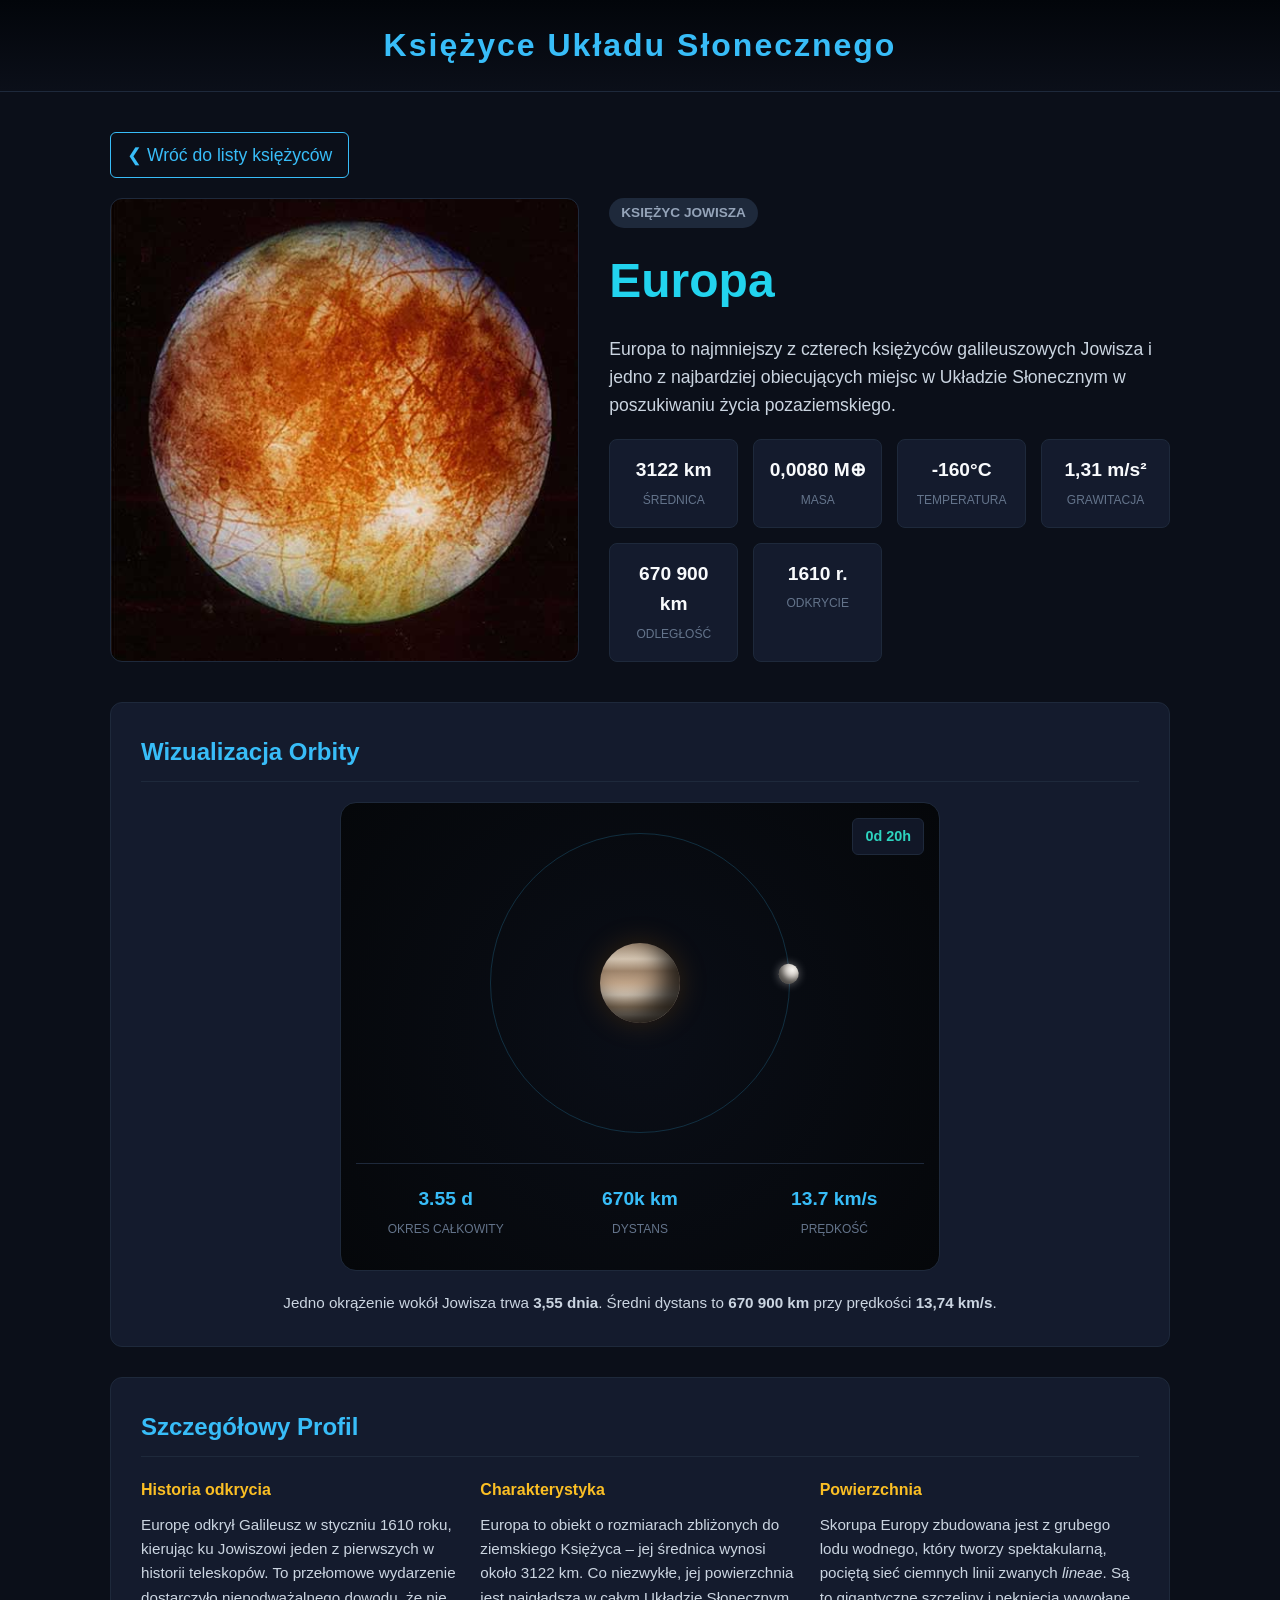
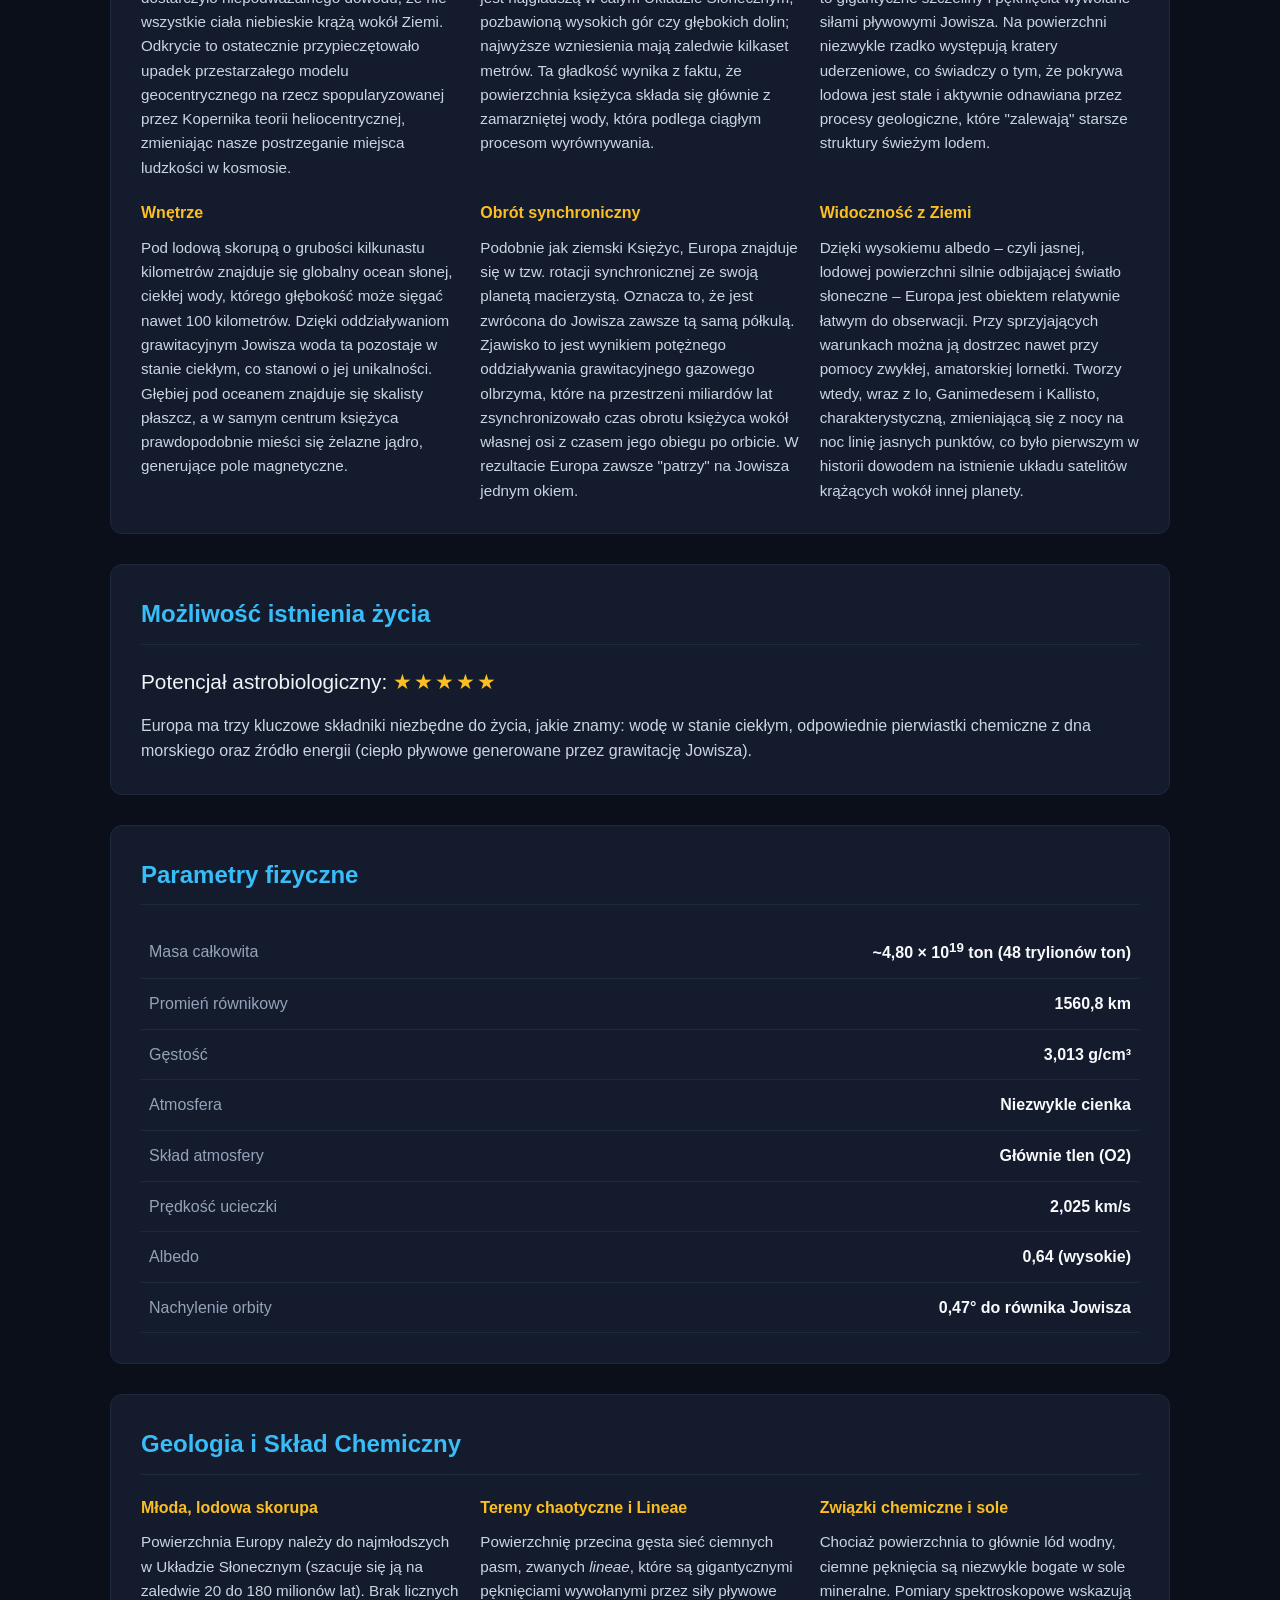
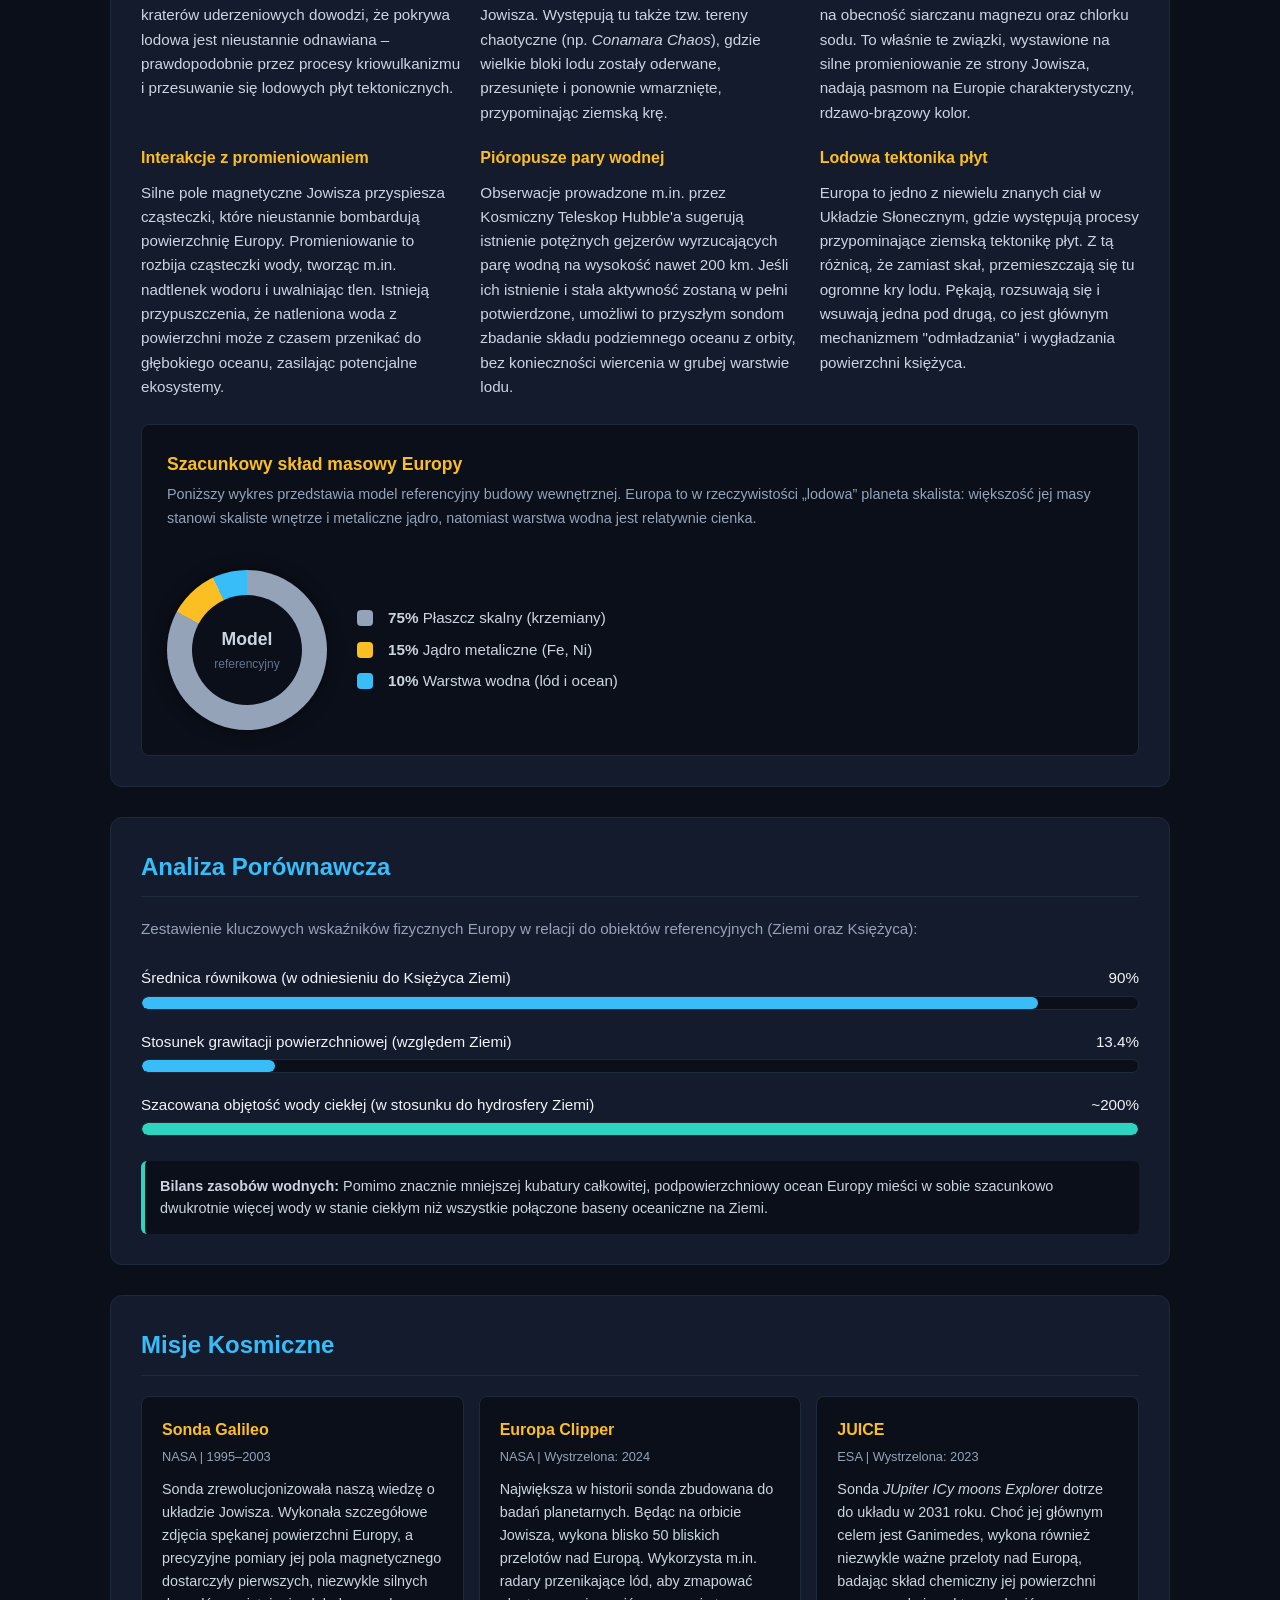
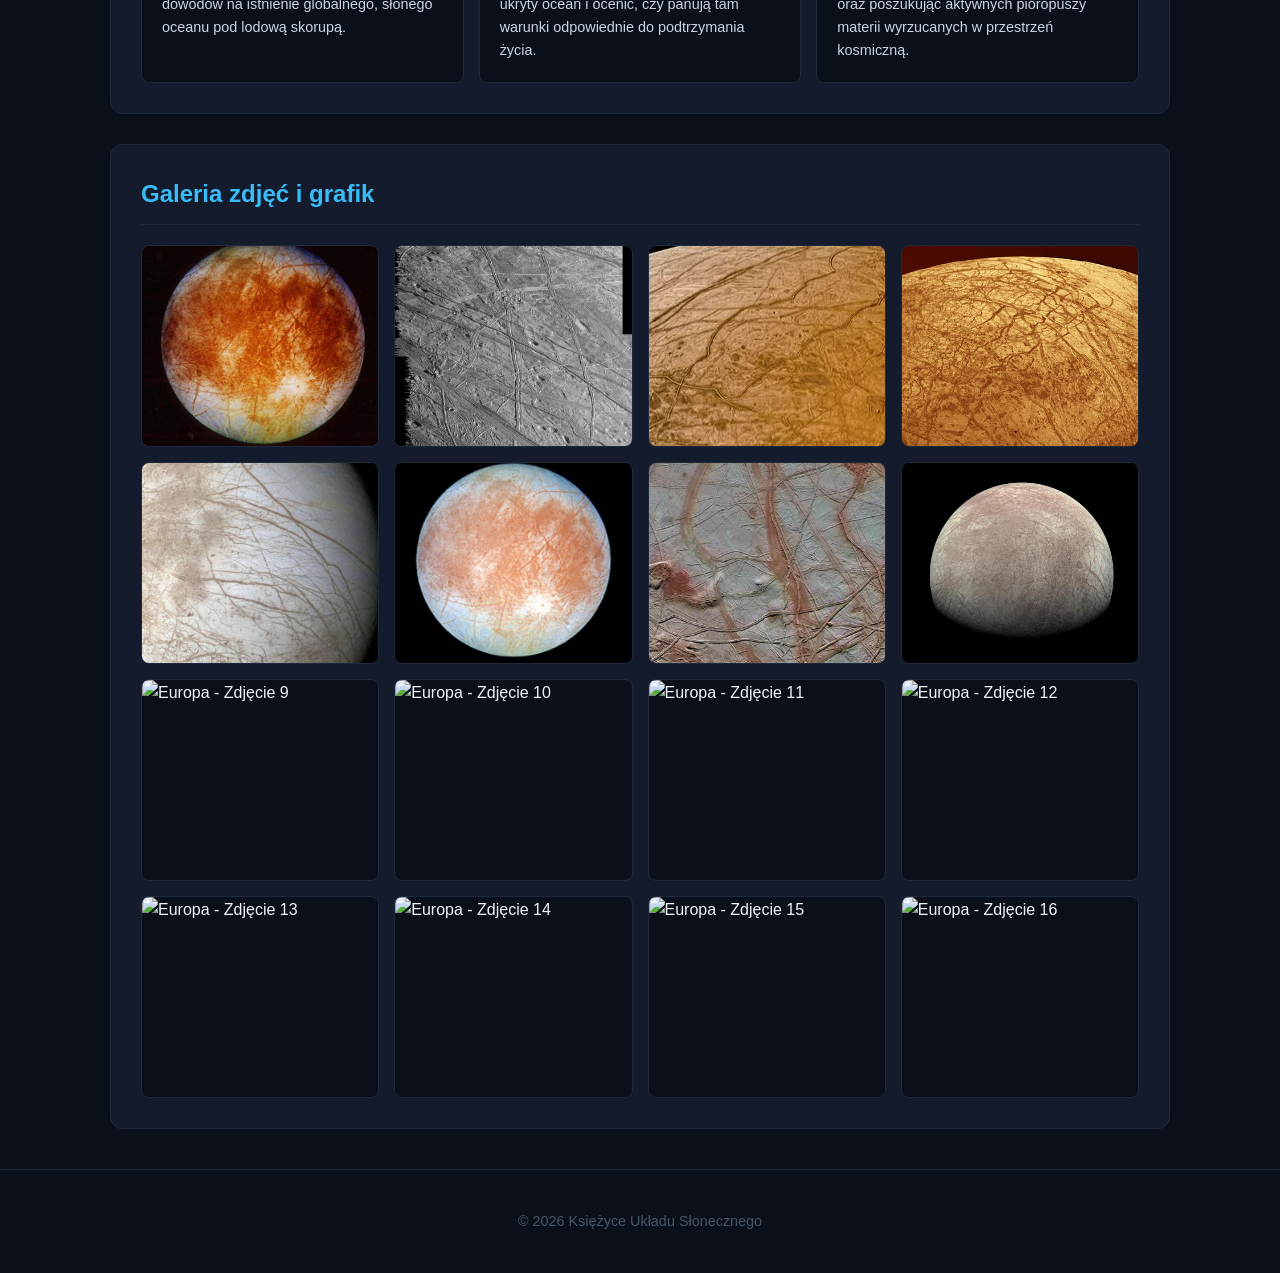
==== europa.html @ aa3d970a "Update europa.html" ====
<!DOCTYPE html>
<html lang="pl">
<head>
    <meta charset="UTF-8">
    <meta name="viewport" content="width=device-width, initial-scale=1.0">
    <title>Europa - Księżyce Układu Słonecznego</title>
    <link rel="stylesheet" href="europa.css">
</head>
<body>

    <header>
        <h1>Księżyce Układu Słonecznego</h1>
    </header>

    <main>
        <a href="index.html" class="back-link">&#10094; Wróć do listy księżyców</a>

        <div class="moon-header">
            <div class="moon-hero-img"></div>
            <div class="moon-hero-info">
                <span class="planet-tag">Księżyc Jowisza</span>
                <h2>Europa</h2>
                <p class="moon-desc">Europa to najmniejszy z czterech księżyców galileuszowych Jowisza i jedno z najbardziej obiecujących miejsc w Układzie Słonecznym w poszukiwaniu życia pozaziemskiego.</p>
                <div class="quick-stats">
                    <div class="stat-box"><span class="stat-value">3122 km</span><span class="stat-label">Średnica</span></div>
                    <div class="stat-box"><span class="stat-value">0,0080 M⊕</span><span class="stat-label">Masa</span></div>
                    <div class="stat-box"><span class="stat-value">-160°C</span><span class="stat-label">Temperatura</span></div>
                    <div class="stat-box"><span class="stat-value">1,31 m/s²</span><span class="stat-label">Grawitacja</span></div>
                    <div class="stat-box"><span class="stat-value">670 900 km</span><span class="stat-label">Odległość</span></div>
                    <div class="stat-box"><span class="stat-value">1610 r.</span><span class="stat-label">Odkrycie</span></div>
                </div>
            </div>
        </div>

        <div class="section">
            <h3>Wizualizacja Orbity</h3>
            <div class="orbit-canvas-wrapper">
                <div id="live-orbit-timer" class="orbit-timer-top-right">0d 0h</div>
                
                <div class="orbit-system">
                    <div class="orbit-planet-core"></div>
                    <div class="orbit-path-animator" id="orbit-animator">
                        <div class="orbit-moon-point"></div>
                    </div>
                </div>

                <div class="orbit-data-panel">
                    <div class="data-metric"><span class="data-value">3.55 d</span><span class="data-label">Okres całkowity</span></div>
                    <div class="data-metric"><span class="data-value">670k km</span><span class="data-label">Dystans</span></div>
                    <div class="data-metric"><span class="data-value">13.7 km/s</span><span class="data-label">Prędkość</span></div>
                </div>
            </div>
            <p style="text-align: center; color: #cbd5e1; margin-top: 15px; font-size: 0.95rem;">
                Jedno okrążenie wokół Jowisza trwa <b>3,55 dnia</b>. Średni dystans to <b>670 900 km</b> przy prędkości <b>13,74 km/s</b>.
            </p>
        </div>

<div class="section">
    <h3>Szczegółowy Profil</h3>
    <div class="text-grid">
        <div class="text-box">
            <h4>Historia odkrycia</h4>
            <p>Europę odkrył Galileusz w styczniu 1610 roku, kierując ku Jowiszowi jeden z pierwszych w historii teleskopów. To przełomowe wydarzenie dostarczyło niepodważalnego dowodu, że nie wszystkie ciała niebieskie krążą wokół Ziemi. Odkrycie to ostatecznie przypieczętowało upadek przestarzałego modelu geocentrycznego na rzecz spopularyzowanej przez Kopernika teorii heliocentrycznej, zmieniając nasze postrzeganie miejsca ludzkości w kosmosie.</p>
        </div>
        <div class="text-box">
            <h4>Charakterystyka</h4>
            <p>Europa to obiekt o rozmiarach zbliżonych do ziemskiego Księżyca – jej średnica wynosi około 3122 km. Co niezwykłe, jej powierzchnia jest najgładszą w całym Układzie Słonecznym, pozbawioną wysokich gór czy głębokich dolin; najwyższe wzniesienia mają zaledwie kilkaset metrów. Ta gładkość wynika z faktu, że powierzchnia księżyca składa się głównie z zamarzniętej wody, która podlega ciągłym procesom wyrównywania.</p>
        </div>
        <div class="text-box">
            <h4>Powierzchnia</h4>
            <p>Skorupa Europy zbudowana jest z grubego lodu wodnego, który tworzy spektakularną, pociętą sieć ciemnych linii zwanych <i>lineae</i>. Są to gigantyczne szczeliny i pęknięcia wywołane siłami pływowymi Jowisza. Na powierzchni niezwykle rzadko występują kratery uderzeniowe, co świadczy o tym, że pokrywa lodowa jest stale i aktywnie odnawiana przez procesy geologiczne, które "zalewają" starsze struktury świeżym lodem.</p>
        </div>
        <div class="text-box">
            <h4>Wnętrze</h4>
            <p>Pod lodową skorupą o grubości kilkunastu kilometrów znajduje się globalny ocean słonej, ciekłej wody, którego głębokość może sięgać nawet 100 kilometrów. Dzięki oddziaływaniom grawitacyjnym Jowisza woda ta pozostaje w stanie ciekłym, co stanowi o jej unikalności. Głębiej pod oceanem znajduje się skalisty płaszcz, a w samym centrum księżyca prawdopodobnie mieści się żelazne jądro, generujące pole magnetyczne.</p>
        </div>
        <div class="text-box">
            <h4>Obrót synchroniczny</h4>
            <p>Podobnie jak ziemski Księżyc, Europa znajduje się w tzw. rotacji synchronicznej ze swoją planetą macierzystą. Oznacza to, że jest zwrócona do Jowisza zawsze tą samą półkulą. Zjawisko to jest wynikiem potężnego oddziaływania grawitacyjnego gazowego olbrzyma, które na przestrzeni miliardów lat zsynchronizowało czas obrotu księżyca wokół własnej osi z czasem jego obiegu po orbicie. W rezultacie Europa zawsze "patrzy" na Jowisza jednym okiem.</p>
        </div>
        <div class="text-box">
            <h4>Widoczność z Ziemi</h4>
            <p>Dzięki wysokiemu albedo – czyli jasnej, lodowej powierzchni silnie odbijającej światło słoneczne – Europa jest obiektem relatywnie łatwym do obserwacji. Przy sprzyjających warunkach można ją dostrzec nawet przy pomocy zwykłej, amatorskiej lornetki. Tworzy wtedy, wraz z Io, Ganimedesem i Kallisto, charakterystyczną, zmieniającą się z nocy na noc linię jasnych punktów, co było pierwszym w historii dowodem na istnienie układu satelitów krążących wokół innej planety.</p>
        </div>
    </div>
</div>

        <div class="section">
            <h3>Możliwość istnienia życia</h3>
            <div class="astro-rating">Potencjał astrobiologiczny: <span class="stars">★★★★★</span></div>
            <p style="color: #cbd5e1;">Europa ma trzy kluczowe składniki niezbędne do życia, jakie znamy: wodę w stanie ciekłym, odpowiednie pierwiastki chemiczne z dna morskiego oraz źródło energii (ciepło pływowe generowane przez grawitację Jowisza).</p>
        </div>

        <div class="section">
            <h3>Parametry fizyczne</h3>
            <table class="extended-table">
                <tr><td>Masa całkowita</td><td>~4,80 × 10<sup>19</sup> ton (48 trylionów ton)</td></tr>
                <tr><td>Promień równikowy</td><td>1560,8 km</td></tr>
                <tr><td>Gęstość</td><td>3,013 g/cm³</td></tr>
                <tr><td>Atmosfera</td><td>Niezwykle cienka</td></tr>
                <tr><td>Skład atmosfery</td><td>Głównie tlen (O2)</td></tr>
                <tr><td>Prędkość ucieczki</td><td>2,025 km/s</td></tr>
                <tr><td>Albedo</td><td>0,64 (wysokie)</td></tr>
                <tr><td>Nachylenie orbity</td><td>0,47° do równika Jowisza</td></tr>
            </table>
        </div>

        <div class="section">
            <h3>Geologia i Skład Chemiczny</h3>
            <div class="text-grid">
                <div class="text-box">
                    <h4>Młoda, lodowa skorupa</h4>
                    <p>Powierzchnia Europy należy do najmłodszych w Układzie Słonecznym (szacuje się ją na zaledwie 20 do 180 milionów lat). Brak licznych kraterów uderzeniowych dowodzi, że pokrywa lodowa jest nieustannie odnawiana – prawdopodobnie przez procesy kriowulkanizmu i przesuwanie się lodowych płyt tektonicznych.</p>
                </div>
                <div class="text-box">
                    <h4>Tereny chaotyczne i Lineae</h4>
                    <p>Powierzchnię przecina gęsta sieć ciemnych pasm, zwanych <i>lineae</i>, które są gigantycznymi pęknięciami wywołanymi przez siły pływowe Jowisza. Występują tu także tzw. tereny chaotyczne (np. <i>Conamara Chaos</i>), gdzie wielkie bloki lodu zostały oderwane, przesunięte i ponownie wmarznięte, przypominając ziemską krę.</p>
                </div>
                <div class="text-box">
                    <h4>Związki chemiczne i sole</h4>
                    <p>Chociaż powierzchnia to głównie lód wodny, ciemne pęknięcia są niezwykle bogate w sole mineralne. Pomiary spektroskopowe wskazują na obecność siarczanu magnezu oraz chlorku sodu. To właśnie te związki, wystawione na silne promieniowanie ze strony Jowisza, nadają pasmom na Europie charakterystyczny, rdzawo-brązowy kolor.</p>
                </div>
                <div class="text-box">
                    <h4>Interakcje z promieniowaniem</h4>
                    <p>Silne pole magnetyczne Jowisza przyspiesza cząsteczki, które nieustannie bombardują powierzchnię Europy. Promieniowanie to rozbija cząsteczki wody, tworząc m.in. nadtlenek wodoru i uwalniając tlen. Istnieją przypuszczenia, że natleniona woda z powierzchni może z czasem przenikać do głębokiego oceanu, zasilając potencjalne ekosystemy.</p>
                </div>
                <div class="text-box">
                    <h4>Pióropusze pary wodnej</h4>
                    <p>Obserwacje prowadzone m.in. przez Kosmiczny Teleskop Hubble'a sugerują istnienie potężnych gejzerów wyrzucających parę wodną na wysokość nawet 200 km. Jeśli ich istnienie i stała aktywność zostaną w pełni potwierdzone, umożliwi to przyszłym sondom zbadanie składu podziemnego oceanu z orbity, bez konieczności wiercenia w grubej warstwie lodu.</p>
                </div>

               <div class="text-box">
                    <h4>Lodowa tektonika płyt</h4>
                    <p>Europa to jedno z niewielu znanych ciał w Układzie Słonecznym, gdzie występują procesy przypominające ziemską tektonikę płyt. Z tą różnicą, że zamiast skał, przemieszczają się tu ogromne kry lodu. Pękają, rozsuwają się i wsuwają jedna pod drugą, co jest głównym mechanizmem "odmładzania" i wygładzania powierzchni księżyca.</p>
               </div>
            </div>

            <div class="chart-container">
                <div class="chart-info">
                    <h4>Szacunkowy skład masowy Europy</h4>
                    <p style="color: #94a3b8; font-size: 0.9rem;">Poniższy wykres przedstawia model referencyjny budowy wewnętrznej. Europa to w rzeczywistości „lodowa” planeta skalista: większość jej masy stanowi skaliste wnętrze i metaliczne jądro, natomiast warstwa wodna jest relatywnie cienka.</p>
                </div>
                
                <div class="donut-wrapper">
                    <div class="donut-chart">
                        <div class="donut-hole">
                            <span style="color: #cbd5e1; font-weight: bold; font-size: 1.1rem;">Model</span>
                            <span>referencyjny</span>
                        </div>
                    </div>
                </div>

                <div class="chart-legend">
                    <div class="legend-item">
                        <div class="legend-color color-rock"></div>
                        <span><strong>75%</strong> Płaszcz skalny (krzemiany)</span>
                    </div>
                    <div class="legend-item">
                        <div class="legend-color color-core"></div>
                        <span><strong>15%</strong> Jądro metaliczne (Fe, Ni)</span>
                    </div>
                    <div class="legend-item">
                        <div class="legend-color color-water"></div>
                        <span><strong>10%</strong> Warstwa wodna (lód i ocean)</span>
                    </div>
                </div>
            </div>




        </div>

        <div class="section">
            <h3>Analiza Porównawcza</h3>
            <p style="color: #94a3b8; margin-bottom: 25px; font-size: 0.95rem;">Zestawienie kluczowych wskaźników fizycznych Europy w relacji do obiektów referencyjnych (Ziemi oraz Księżyca):</p>
            
            <div class="comparison-item">
                <div class="comparison-label"><span>Średnica równikowa (w odniesieniu do Księżyca Ziemi)</span><span>90%</span></div>
                <div class="progress-bg"><div class="progress-fill" style="width: 90%;"></div></div>
            </div>
            <div class="comparison-item">
                <div class="comparison-label"><span>Stosunek grawitacji powierzchniowej (względem Ziemi)</span><span>13.4%</span></div>
                <div class="progress-bg"><div class="progress-fill" style="width: 13.4%;"></div></div>
            </div>
            <div class="comparison-item">
                <div class="comparison-label"><span>Szacowana objętość wody ciekłej (w stosunku do hydrosfery Ziemi)</span><span>~200%</span></div>
                <div class="progress-bg"><div class="progress-fill" style="width: 100%; background: #2dd4bf;"></div></div>
            </div>
            
            <div style="margin-top: 25px; padding: 15px; background-color: #0b0f19; border-left: 4px solid #2dd4bf; border-radius: 6px;">
                <p style="color: #cbd5e1; font-size: 0.9rem; margin: 0; line-height: 1.5;">
                    <strong>Bilans zasobów wodnych:</strong> Pomimo znacznie mniejszej kubatury całkowitej, podpowierzchniowy ocean Europy mieści w sobie szacunkowo dwukrotnie więcej wody w stanie ciekłym niż wszystkie połączone baseny oceaniczne na Ziemi.
                </p>
            </div>
        </div>

        <div class="section">
            <h3>Misje Kosmiczne</h3>
            <div class="grid-cards">
                <div class="card">
                    <h4>Sonda Galileo</h4>
                    <span class="agency">NASA | 1995–2003</span>
                    <p style="color:#cbd5e1; font-size: 0.9rem; margin-top: 5px;">Sonda zrewolucjonizowała naszą wiedzę o układzie Jowisza. Wykonała szczegółowe zdjęcia spękanej powierzchni Europy, a precyzyjne pomiary jej pola magnetycznego dostarczyły pierwszych, niezwykle silnych dowodów na istnienie globalnego, słonego oceanu pod lodową skorupą.</p>
                </div>
                <div class="card">
                    <h4>Europa Clipper</h4>
                    <span class="agency">NASA | Wystrzelona: 2024</span>
                    <p style="color:#cbd5e1; font-size: 0.9rem; margin-top: 5px;">Największa w historii sonda zbudowana do badań planetarnych. Będąc na orbicie Jowisza, wykona blisko 50 bliskich przelotów nad Europą. Wykorzysta m.in. radary przenikające lód, aby zmapować ukryty ocean i ocenić, czy panują tam warunki odpowiednie do podtrzymania życia.</p>
                </div>
                <div class="card">
                    <h4>JUICE</h4>
                    <span class="agency">ESA | Wystrzelona: 2023</span>
                    <p style="color:#cbd5e1; font-size: 0.9rem; margin-top: 5px;">Sonda <i>JUpiter ICy moons Explorer</i> dotrze do układu w 2031 roku. Choć jej głównym celem jest Ganimedes, wykona również niezwykle ważne przeloty nad Europą, badając skład chemiczny jej powierzchni oraz poszukując aktywnych pióropuszy materii wyrzucanych w przestrzeń kosmiczną.</p>
                </div>
            </div>
        </div>

        <div class="section">
            <h3>Galeria zdjęć i grafik</h3>
            <div class="gallery-wrapper">
                <div class="slide-container active"><img src="europa-full.en.jpg" alt="Europa - Zdjęcie 1"></div>
                <div class="slide-container"><img src="4965690752_066be059b7_h.jpg" alt="Europa - Zdjęcie 2"></div>
                <div class="slide-container"><img src="Close-up Images of Jupiter's Frozen Ocean Moon_.jpeg" alt="Europa - Zdjęcie 3"></div>
                <div class="slide-container"><img src="Europa (2).jpeg" alt="Europa - Zdjęcie 4"></div>
                <div class="slide-container"><img src="Europa (1).jpeg" alt="Europa - Zdjęcie 5"></div>
                <div class="slide-container"><img src="Europa.jpeg" alt="Europa - Zdjęcie 6"></div>
                <div class="slide-container"><img src="Jupiter and its moon Europe.jpeg" alt="Europa - Zdjęcie 7"></div>
                <div class="slide-container"><img src="pia25695-nasas-juno-mission-captures-images-of-europa.jpg" alt="Europa - Zdjęcie 8"></div>
                
                <div class="slide-container"><img src="Europa1.png" alt="Europa - Zdjęcie 9"></div>
                <div class="slide-container"><img src="Europa2.jpg" alt="Europa - Zdjęcie 10"></div>
                <div class="slide-container"><img src="Europa3.webp" alt="Europa - Zdjęcie 11"></div>
                <div class="slide-container"><img src="Europa4.jpg" alt="Europa - Zdjęcie 12"></div>
                <div class="slide-container"><img src="Europa5.webp" alt="Europa - Zdjęcie 13"></div>
                <div class="slide-container"><img src="Europa6.jpeg" alt="Europa - Zdjęcie 14"></div>
                <div class="slide-container"><img src="Europa7.webp" alt="Europa - Zdjęcie 15"></div>
                <div class="slide-container"><img src="Europa8.webp" alt="Europa - Zdjęcie 16"></div>
            </div>
        </div>

        <div id="gallery-modal" class="modal">
            <span class="close-modal">&times;</span>
            <a class="prev-slide">&#10094;</a>
            <img class="modal-content" id="modal-img" alt="Powiększone zdjęcie">
            <a class="next-slide">&#10095;</a>
        </div>

    </main>

    <footer>
        <p>&copy; 2026 Księżyce Układu Słonecznego</p>
    </footer>

    <script>
        document.addEventListener("DOMContentLoaded", function() {
            // --- LOGIKA ORBITY (pozostaje bez zmian) ---
            const timerElement = document.getElementById("live-orbit-timer");
            const animatorElement = document.getElementById("orbit-animator");
            
            if (timerElement && animatorElement) {
                const targetDays = 3.551;
                const animationDurationMs = 12000;
                const startTime = Date.now();

                function updateOrbitTimer() {
                    const elapsedMs = (Date.now() - startTime) % animationDurationMs;
                    const progressRatio = elapsedMs / animationDurationMs;
                    
                    const currentTotalDays = progressRatio * targetDays;
                    const days = Math.floor(currentTotalDays);
                    const remainingHoursTotal = (currentTotalDays - days) * 24;
                    const hours = Math.floor(remainingHoursTotal);

                    timerElement.innerText = `${days}d ${hours}h`;

                    const degrees = progressRatio * 360;
                    animatorElement.style.transform = `rotate(${degrees}deg)`;

                    requestAnimationFrame(updateOrbitTimer);
                }
                requestAnimationFrame(updateOrbitTimer);
            }

// --- LOGIKA GALERII (ZAKTUALIZOWANA) ---
            const modal = document.getElementById("gallery-modal");
            const modalImg = document.getElementById("modal-img");
            const closeBtn = document.querySelector(".close-modal");
            const prevBtn = document.querySelector(".prev-slide");
            const nextBtn = document.querySelector(".next-slide");
            
            const galleryImages = document.querySelectorAll(".gallery-wrapper img");
            let currentIndex = 0;

            // 1. Otwieranie modala jako FLEX (żeby zadziałało centrowanie pionowe)
            galleryImages.forEach((img, index) => {
                img.addEventListener("click", function() {
                    modal.style.display = "flex"; // Zmieniono z "block" na "flex"
                    modalImg.src = this.src;
                    currentIndex = index;
                });
            });

            // 2. Zamykanie modala
            closeBtn.onclick = () => modal.style.display = "none";
            window.onclick = (event) => {
                if (event.target === modal) {
                    modal.style.display = "none";
                }
            };

            // 3. Przełączanie zdjęć strzałkami
            function changeSlide(step) {
                currentIndex += step;
                
                if (currentIndex >= galleryImages.length) {
                    currentIndex = 0;
                } else if (currentIndex < 0) {
                    currentIndex = galleryImages.length - 1;
                }
                
                modalImg.src = galleryImages[currentIndex].src;
            }

            prevBtn.onclick = () => changeSlide(-1);
            nextBtn.onclick = () => changeSlide(1);

            // 4. Obsługa klawiatury
            document.addEventListener('keydown', function(e) {
                // Sprawdzamy czy modal jest otwarty (ma przypisany flex)
                if (modal.style.display === "flex") { 
                    if (e.key === "ArrowLeft") changeSlide(-1);
                    if (e.key === "ArrowRight") changeSlide(1);
                    if (e.key === "Escape") modal.style.display = "none";
                }
            });
        });
    </script>

</body>
</html>
---- europa.css ----
* { margin: 0; padding: 0; box-sizing: border-box; }
body {
    font-family: 'Segoe UI', Tahoma, Geneva, Verdana, sans-serif;
    background-color: #0b0f19;
    color: #f0f4f8;
    line-height: 1.6;
}
header {
    background: linear-gradient(180deg, #02050a 0%, #0b0f19 100%);
    padding: 20px;
    text-align: center;
    border-bottom: 1px solid #1e293b;
}
header h1 {
    font-size: 2rem;
    color: #38bdf8;
    letter-spacing: 2px;
}
main {
    max-width: 1100px;
    margin: 40px auto;
    padding: 0 20px;
}

.back-link {
    display: inline-block;
    margin-bottom: 20px;
    color: #38bdf8;
    text-decoration: none;
    font-size: 1.1rem;
    border: 1px solid #38bdf8;
    padding: 8px 16px;
    border-radius: 6px;
    transition: 0.3s;
}
.back-link:hover {
    background-color: #38bdf8;
    color: #0b0f19;
}

.moon-header {
    display: flex;
    flex-direction: column;
    gap: 30px;
    margin-bottom: 40px;
}
@media (min-width: 768px) {
    .moon-header { flex-direction: row; }
}
.moon-hero-img {
    flex: 1;
    min-height: 400px;
    background-color: #1e293b;
    background-image: url('europa-full.en.jpg');
    background-size: cover;
    background-position: center;
    border-radius: 12px;
    border: 1px solid #1e293b;
}
.moon-hero-info {
    flex: 1.2;
    display: flex;
    flex-direction: column;
    justify-content: center;
}
.planet-tag {
    display: inline-block;
    background-color: #1e293b;
    color: #94a3b8;
    padding: 4px 12px;
    border-radius: 20px;
    font-size: 0.85rem;
    margin-bottom: 15px;
    font-weight: bold;
    text-transform: uppercase;
    align-self: flex-start;
}
.moon-hero-info h2 {
    font-size: 3rem;
    color: #22d3ee;
    margin-bottom: 15px;
}
.moon-desc {
    color: #cbd5e1;
    font-size: 1.1rem;
    margin-bottom: 20px;
}

.quick-stats {
    display: grid;
    grid-template-columns: repeat(auto-fit, minmax(120px, 1fr));
    gap: 15px;
}
.stat-box {
    background-color: #141b2d;
    padding: 15px;
    border-radius: 8px;
    text-align: center;
    border: 1px solid #1e293b;
}
.stat-value {
    display: block;
    font-size: 1.2rem;
    font-weight: bold;
    color: #f8fafc;
}
.stat-label {
    font-size: 0.75rem;
    color: #64748b;
    text-transform: uppercase;
    margin-top: 4px;
}

.section {
    background-color: #141b2d;
    border: 1px solid #1e293b;
    border-radius: 12px;
    padding: 30px;
    margin-bottom: 30px;
}
.section h3 {
    color: #38bdf8;
    margin-bottom: 20px;
    font-size: 1.5rem;
    border-bottom: 1px solid #1e293b;
    padding-bottom: 10px;
}

/* ============================
   ZMODYFIKOWANA ORBITA 
   ============================ */

.orbit-canvas-wrapper {
    position: relative;
    width: 100%;
    max-width: 600px;
    margin: 20px auto;
    background: radial-gradient(circle at center, #0a0e17 0%, #05070a 100%);
    border: 1px solid #1e293b;
    border-radius: 16px;
    padding: 30px 15px;
    overflow: hidden;
}

.orbit-system {
    position: relative;
    width: 100%;
    max-width: 300px;
    aspect-ratio: 1;
    margin: 0 auto;
    border: 1px solid rgba(56, 189, 248, 0.2);
    border-radius: 50%;
    display: flex;
    justify-content: center;
    align-items: center;
}

.orbit-planet-core {
    width: 80px;
    height: 80px;
    background: repeating-linear-gradient(
        0deg,
        #a38c75 0%,
        #d3c4b1 10%,
        #b89c7c 20%,
        #e1d3c1 35%,
        #c4a78b 50%,
        #9e846b 65%,
        #d3c4b1 80%,
        #a38c75 100%
    );
    border-radius: 50%;
    box-shadow: inset -15px -15px 25px rgba(0, 0, 0, 0.8), 0 0 30px rgba(217, 119, 6, 0.2);
    z-index: 2;
}

.orbit-path-animator {
    position: absolute;
    width: 100%;
    height: 100%;
    animation: orbit-rotate 10s linear infinite;
}

.orbit-moon-point {
    position: absolute;
    top: -10px;
    left: calc(50% - 10px);
    width: 20px;
    height: 20px;
    background: radial-gradient(circle at 30% 30%, #f4f1ed 0%, #a8a096 100%);
    border-radius: 50%;
    box-shadow: inset -4px -4px 6px rgba(0, 0, 0, 0.6), 0 0 10px rgba(255, 255, 255, 0.4);
    z-index: 3;
}

@keyframes orbit-rotate {
    from { transform: rotate(0deg); }
    to { transform: rotate(360deg); }
}

.orbit-data-panel {
    display: grid;
    grid-template-columns: repeat(3, 1fr);
    gap: 15px;
    margin-top: 30px;
    padding-top: 20px;
    border-top: 1px solid #1e293b;
}

.data-metric { text-align: center; }
.data-value { display: block; color: #38bdf8; font-size: 1.2rem; font-weight: bold; }
.data-label { font-size: 0.75rem; color: #64748b; text-transform: uppercase; margin-top: 4px; }

.extended-table {
    width: 100%;
    border-collapse: collapse;
}
.extended-table td {
    padding: 12px 8px;
    border-bottom: 1px solid #1e293b;
}
.extended-table td:first-child { color: #94a3b8; width: 40%; }
.extended-table td:last-child { color: #f8fafc; font-weight: bold; text-align: right; }

.comparison-item { margin-bottom: 20px; }
.comparison-label { display: flex; justify-content: space-between; margin-bottom: 5px; font-size: 0.95rem; }
.progress-bg { background: #0b0f19; height: 14px; border-radius: 7px; overflow: hidden; border: 1px solid #1e293b; }
.progress-fill { background: #38bdf8; height: 100%; border-radius: 7px; }

.astro-rating { font-size: 1.3rem; margin-bottom: 15px; }
.stars { color: #fbbf24; letter-spacing: 2px; }

.text-grid {
    display: grid;
    grid-template-columns: repeat(auto-fit, minmax(250px, 1fr));
    gap: 20px;
}
.text-box h4 {
    color: #fbbf24;
    margin-bottom: 10px;
}
.text-box p {
    color: #cbd5e1;
    font-size: 0.95rem;
}

.grid-cards {
    display: grid;
    grid-template-columns: repeat(auto-fit, minmax(250px, 1fr));
    gap: 15px;
}
.card {
    background: #0b0f19;
    padding: 20px;
    border-radius: 8px;
    border: 1px solid #1e293b;
}
.card h4 { color: #fbbf24; margin-bottom: 5px; }
.agency { font-size: 0.8rem; color: #94a3b8; margin-bottom: 10px; display: block; }

.related-card {
    text-align: center;
    cursor: pointer;
    transition: 0.2s;
    text-decoration: none;
    color: inherit;
    display: block;
}
.related-card:hover {
    border-color: #38bdf8;
    transform: translateY(-5px);
}

footer {
    text-align: center;
    padding: 40px;
    color: #475569;
    font-size: 0.9rem;
    border-top: 1px solid #1e293b;
    margin-top: 40px;
}

/* ============================
   DYNAMICZNY LICZNIK ORBITY
   ============================ */

.orbit-timer-top-right {
    position: absolute;
    top: 15px;
    right: 15px;
    background-color: rgba(20, 27, 45, 0.85);
    border: 1px solid #1e293b;
    padding: 6px 12px;
    border-radius: 6px;
    color: #2dd4bf;
    font-size: 0.9rem;
    font-weight: bold;
    z-index: 10;
    backdrop-filter: blur(4px);
}

#orbit-animator {
    animation: none !important;
}

/* ============================
   WYKRES SKŁADU CHEMICZNEGO
   ============================ */

.chart-container {
    display: flex;
    flex-wrap: wrap;
    align-items: center;
    gap: 30px;
    background: #0b0f19;
    padding: 25px;
    border-radius: 8px;
    border: 1px solid #1e293b;
    margin-top: 25px;
}

.chart-info {
    flex: 1 1 100%;
    margin-bottom: 10px;
}

.chart-info h4 {
    color: #fbbf24;
    margin-bottom: 5px;
    font-size: 1.1rem;
}

.donut-wrapper {
    flex: 0 0 auto;
    display: flex;
    justify-content: center;
    margin: 0 auto;
}

/* Tworzenie wykresu za pomocą gradientu stożkowego */
.donut-chart {
    width: 160px;
    height: 160px;
    border-radius: 50%;
    background: conic-gradient(
        #94a3b8 0% 83%,   /* Szary - Skały (ok. 83%) */
        #fbbf24 83% 93%,  /* Żółty/Rdza - Jądro (ok. 10%) */
        #38bdf8 93% 100%  /* Niebieski - Woda (ok. 7%) */
    );
    display: flex;
    justify-content: center;
    align-items: center;
    box-shadow: 0 0 15px rgba(0, 0, 0, 0.5);
}

/* Środek wycinający "dziurę" w pączku */
.donut-hole {
    width: 110px;
    height: 110px;
    background-color: #0b0f19;
    border-radius: 50%;
    display: flex;
    flex-direction: column;
    justify-content: center;
    align-items: center;
    text-align: center;
}

.donut-hole span:last-child {
    font-size: 0.75rem;
    color: #64748b;
    margin-top: 2px;
}

.chart-legend {
    flex: 1 1 250px;
    display: flex;
    flex-direction: column;
    gap: 12px;
}

.legend-item {
    display: flex;
    align-items: center;
    font-size: 0.95rem;
    color: #cbd5e1;
    line-height: 1.3;
}

.legend-color {
    width: 16px;
    height: 16px;
    border-radius: 4px;
    margin-right: 15px;
    flex-shrink: 0;
}

.color-rock { background: #94a3b8; }
.color-core { background: #fbbf24; }
.color-water { background: #38bdf8; }



/* ============================
   GALERIA ZDJĘĆ
   ============================ */

.gallery-wrapper {
    display: grid;
    grid-template-columns: repeat(auto-fit, minmax(200px, 1fr));
    gap: 15px;
    margin-top: 20px;
}

.slide-container {
    border-radius: 8px;
    overflow: hidden;
    border: 1px solid #1e293b;
    background-color: #0b0f19;
}

.slide-container img {
    width: 100%;
    height: 200px;
    object-fit: cover;
    display: block;
    transition: transform 0.3s ease;
    cursor: pointer;
}

.slide-container img:hover {
    transform: scale(1.05);
}

/* ============================
   MODAL GALERII (Lightbox)
   ============================ */

.modal {
    display: none; 
    position: fixed;
    z-index: 1000;
    left: 0;
    top: 0;
    width: 100%;
    height: 100%;
    background-color: rgba(0, 0, 0, 0.9);
    backdrop-filter: blur(5px);
    justify-content: center;
    align-items: center;
}

.modal-content {
    display: block;
    max-width: 80vw;
    max-height: 80vh;
    border-radius: 8px;
    border: 1px solid #38bdf8;
    box-shadow: 0 0 20px rgba(56, 189, 248, 0.15);
    object-fit: contain;
    pointer-events: none; /* Pozwala kliknięciom trafiać w strzałki pod spodem */
}

.close-modal {
    position: absolute;
    top: 20px;
    right: 30px;
    color: #f1f1f1;
    font-size: 40px;
    font-weight: bold;
    cursor: pointer;
    transition: 0.3s;
    z-index: 1020;
}

.close-modal:hover {
    color: #38bdf8;
}

.prev-slide, .next-slide {
    cursor: pointer;
    position: absolute;
    top: 50%;
    transform: translateY(-50%);
    padding: 20px 10px;
    color: #cbd5e1;
    font-size: 30px;
    background-color: rgba(0, 0, 0, 0.5);
    border: none;
    z-index: 1010;
    touch-action: manipulation;
    user-select: none;
}

.prev-slide { 
    left: 5px; 
    border-radius: 8px; /* Zaokrąglenie 8px z każdej strony */
}

.next-slide { 
    right: 5px; 
    border-radius: 8px; /* Zaokrąglenie 8px z każdej strony */
}


.prev-slide:hover, .next-slide:hover {
    background-color: #38bdf8;
    color: #0b0f19;
}
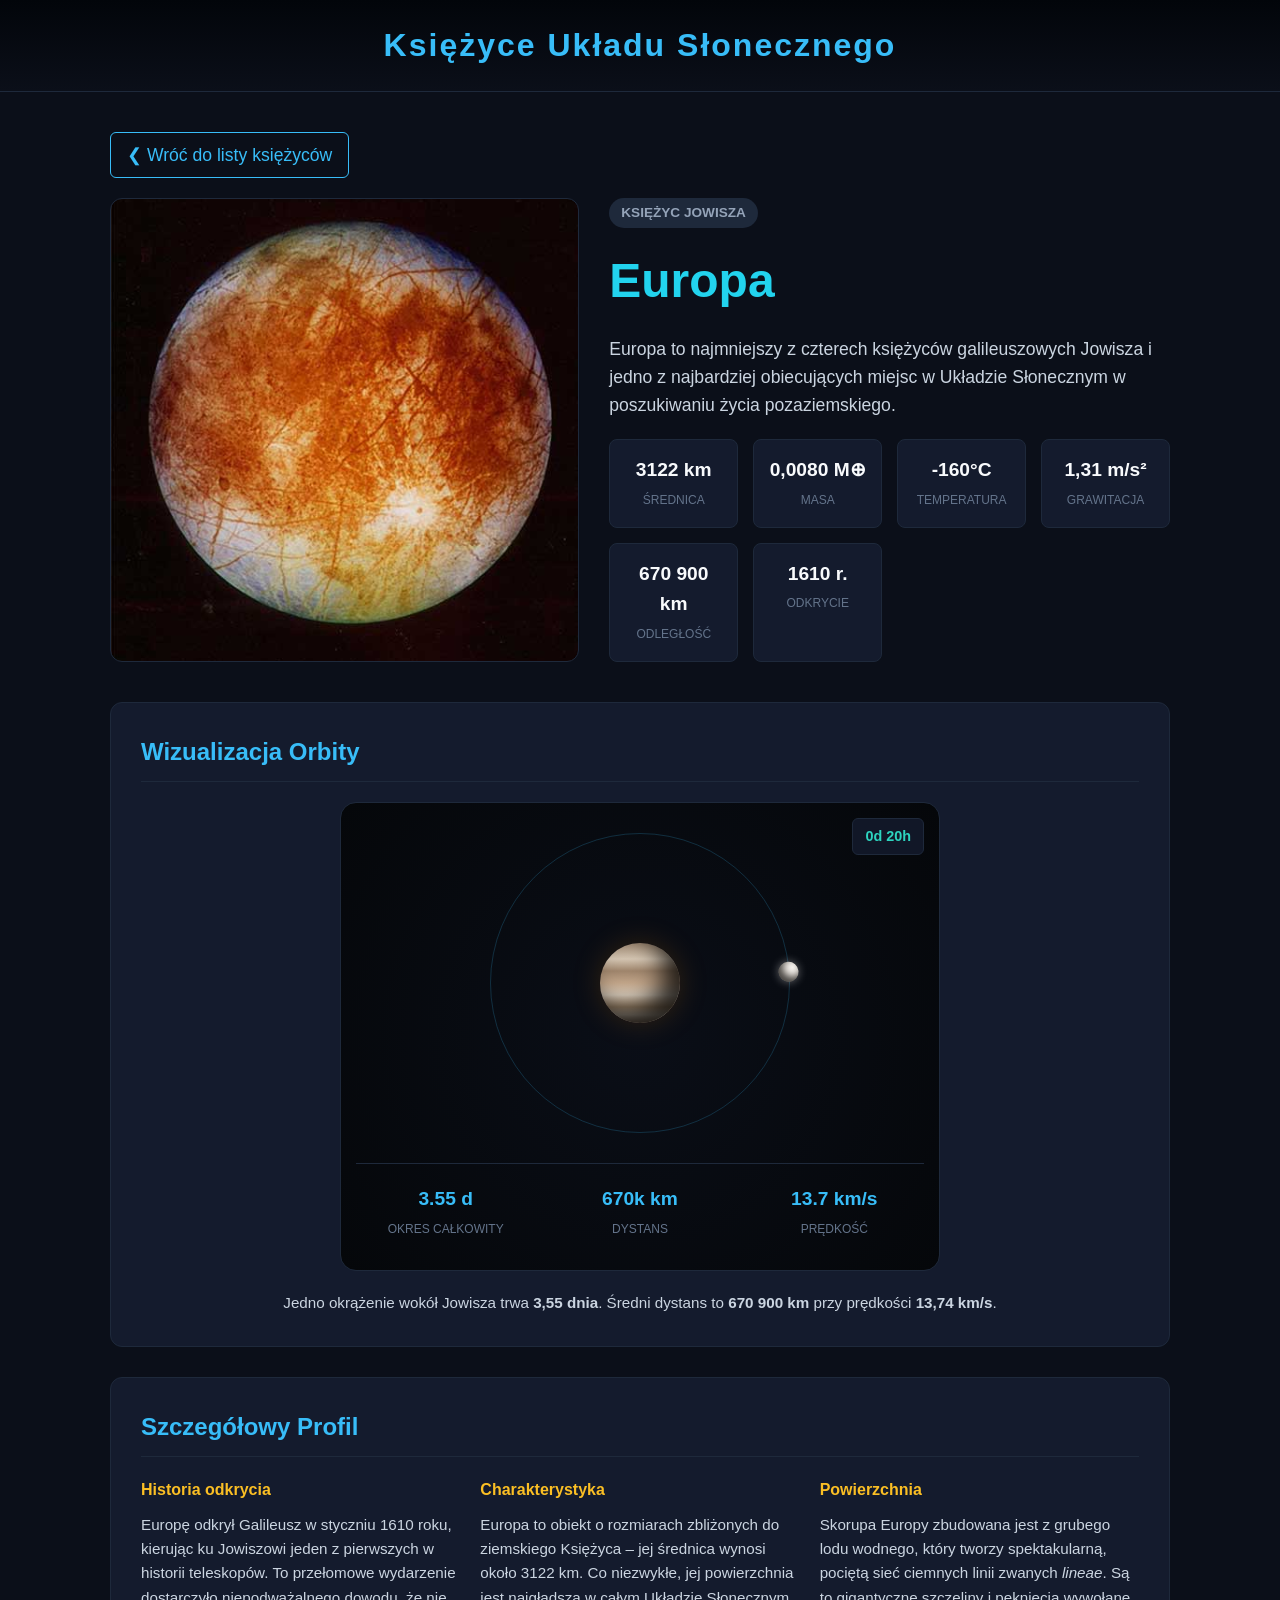
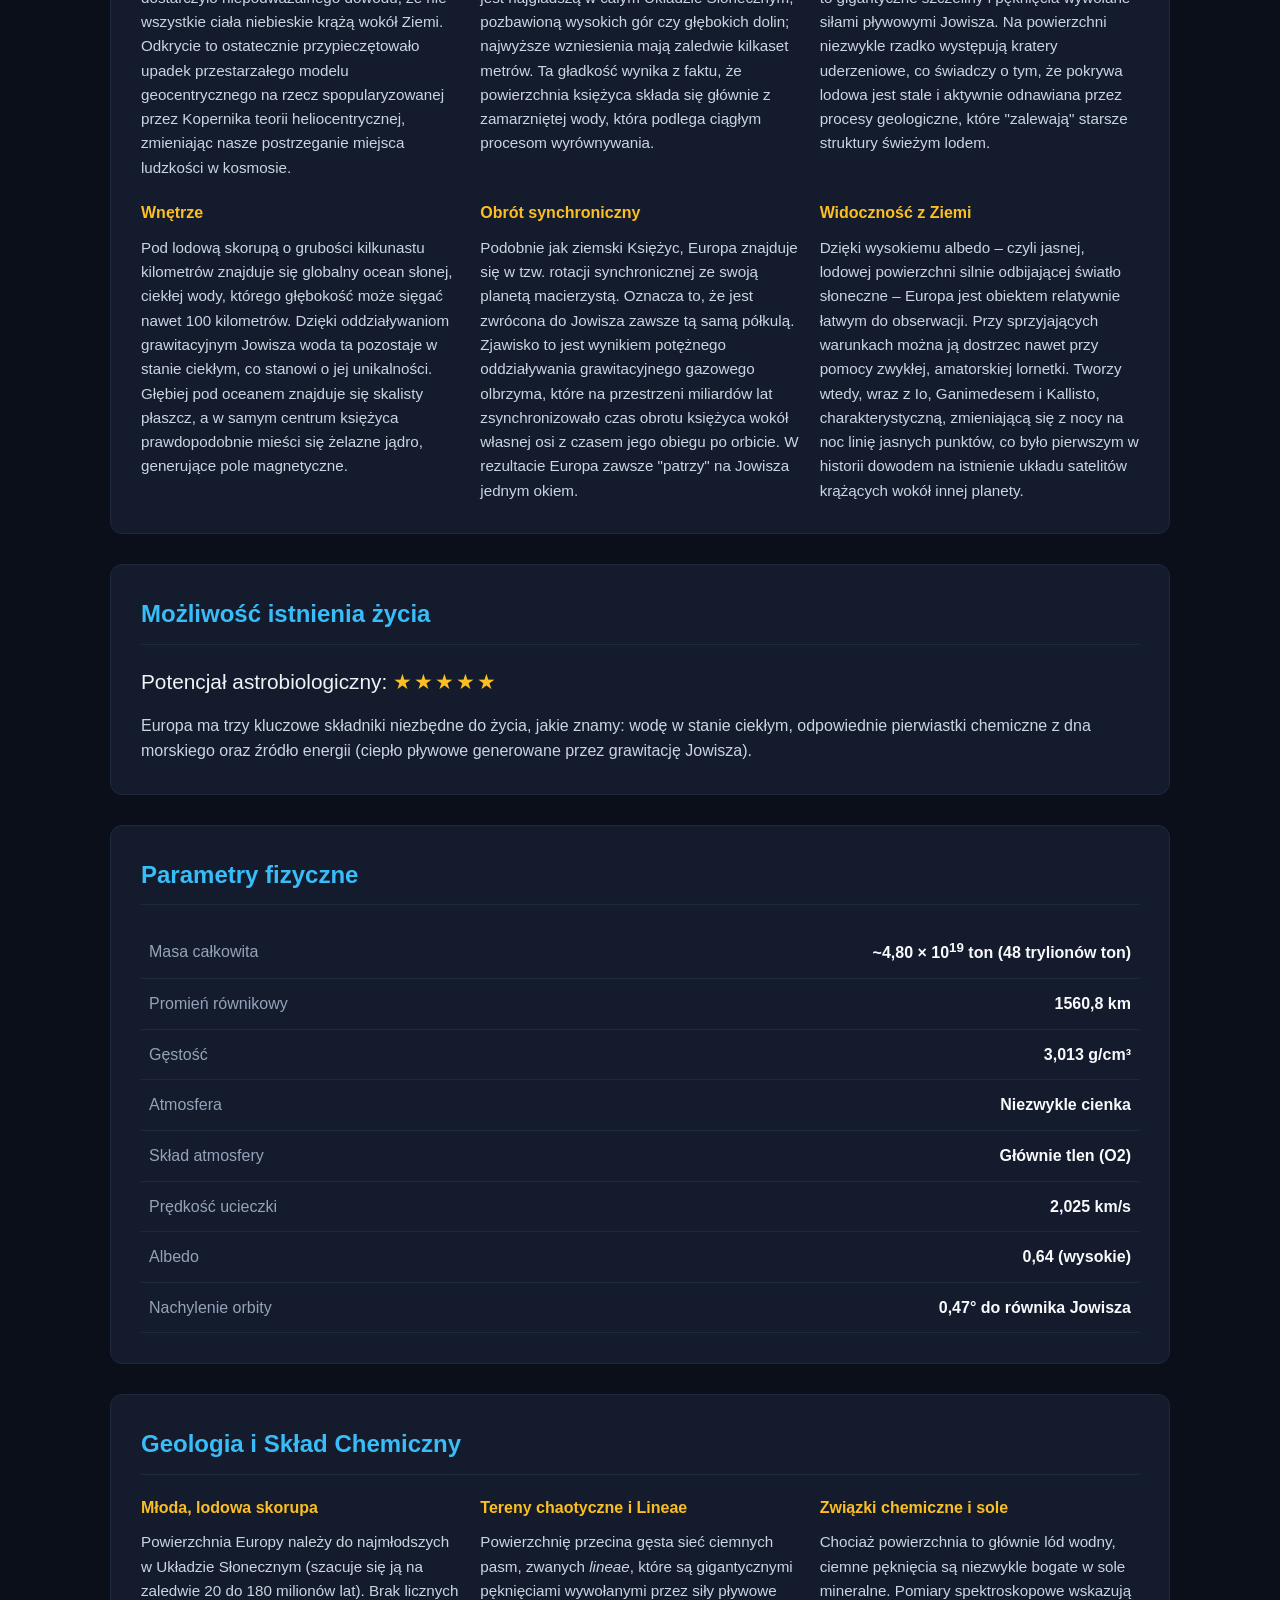
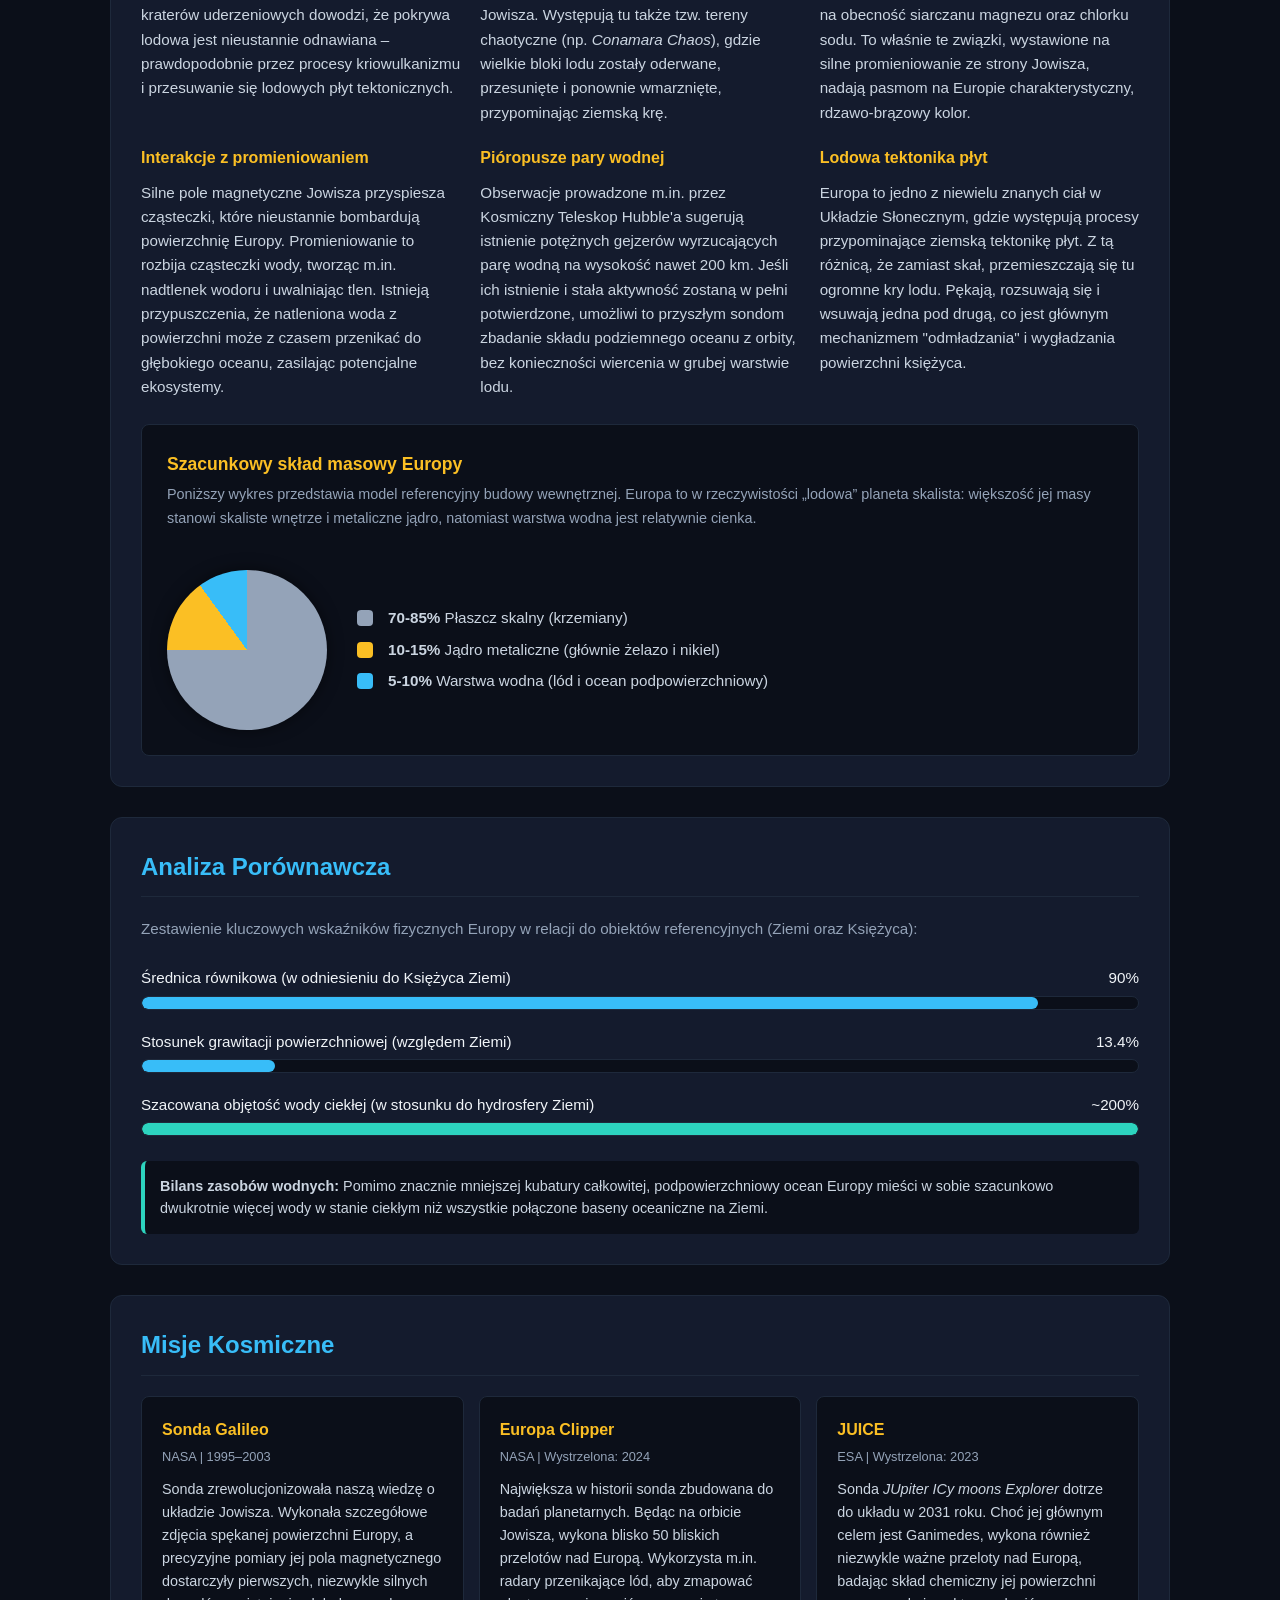
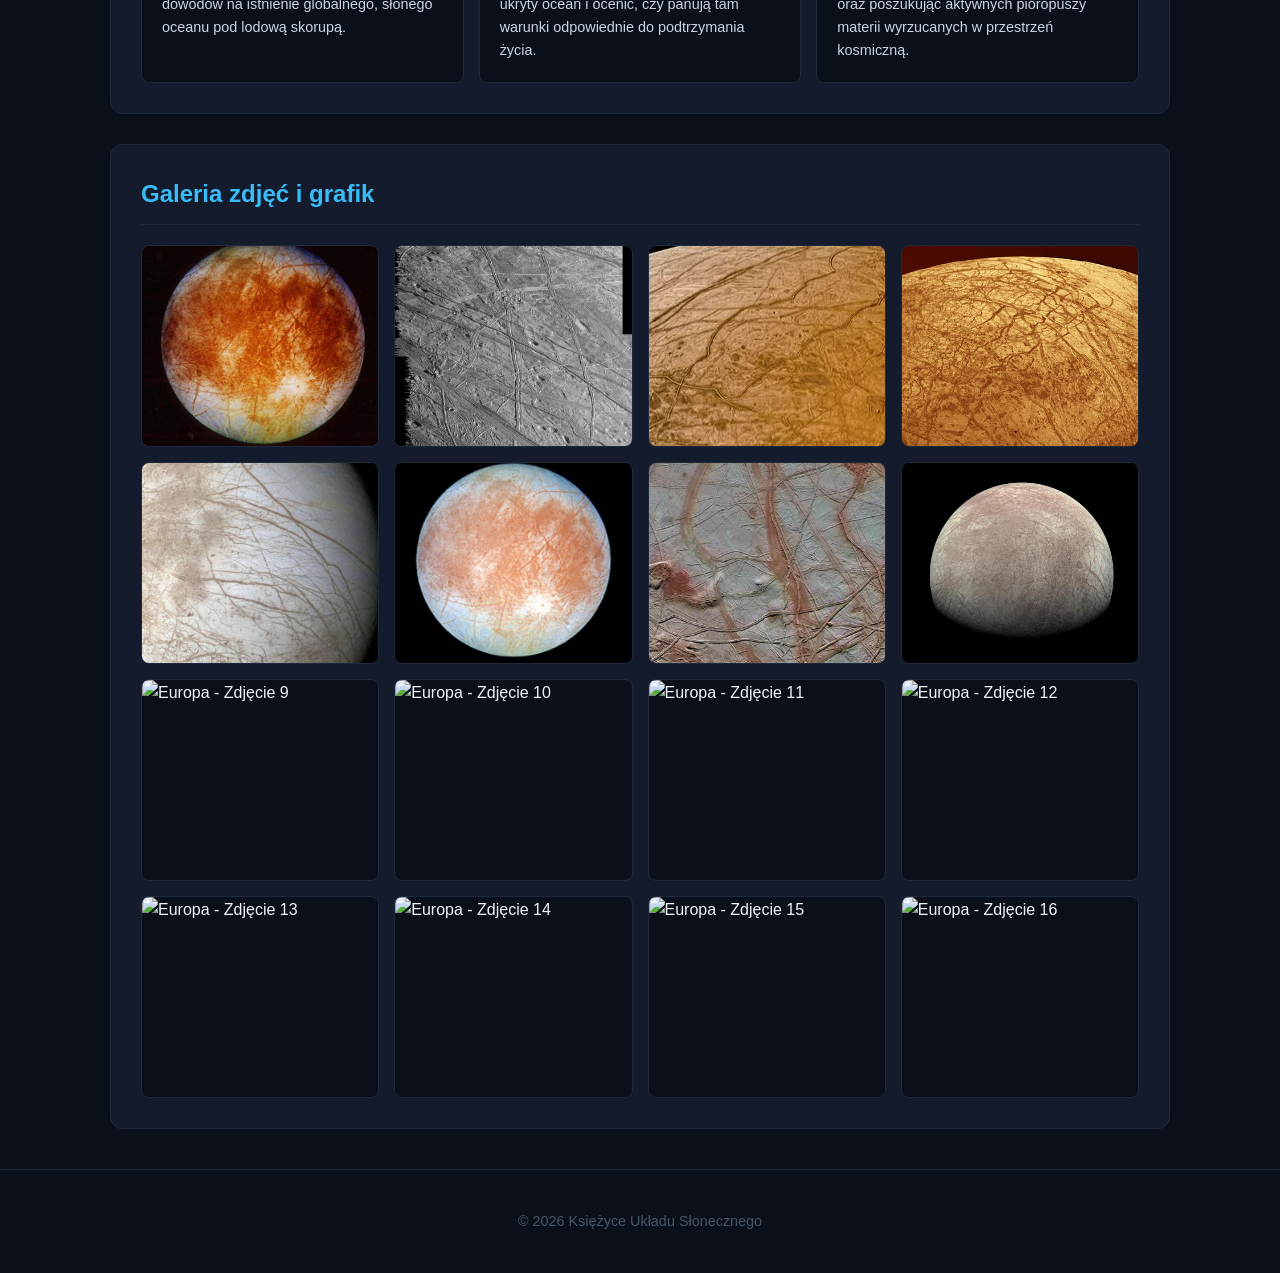
==== commit 857ba7d4: "Update europa.html" ====
--- a/europa.html
+++ b/europa.html
@@ -143,25 +143,21 @@
                 
                 <div class="donut-wrapper">
                     <div class="donut-chart">
-                        <div class="donut-hole">
-                            <span style="color: #cbd5e1; font-weight: bold; font-size: 1.1rem;">Model</span>
-                            <span>referencyjny</span>
-                        </div>
                     </div>
                 </div>
 
                 <div class="chart-legend">
                     <div class="legend-item">
                         <div class="legend-color color-rock"></div>
-                        <span><strong>75%</strong> Płaszcz skalny (krzemiany)</span>
+                        <span><strong>70-85%</strong> Płaszcz skalny (krzemiany)</span>
                     </div>
                     <div class="legend-item">
                         <div class="legend-color color-core"></div>
-                        <span><strong>15%</strong> Jądro metaliczne (Fe, Ni)</span>
+                        <span><strong>10-15%</strong> Jądro metaliczne (głównie żelazo i nikiel)</span>
                     </div>
                     <div class="legend-item">
                         <div class="legend-color color-water"></div>
-                        <span><strong>10%</strong> Warstwa wodna (lód i ocean)</span>
+                        <span><strong>5-10%</strong> Warstwa wodna (lód i ocean podpowierzchniowy)</span>
                     </div>
                 </div>
             </div>
--- a/europa.css
+++ b/europa.css
@@ -342,10 +342,11 @@
     width: 160px;
     height: 160px;
     border-radius: 50%;
+    /* 0-75% skały, 75-90% jądro, 90-100% woda */
     background: conic-gradient(
-        #94a3b8 0% 83%,   /* Szary - Skały (ok. 83%) */
-        #fbbf24 83% 93%,  /* Żółty/Rdza - Jądro (ok. 10%) */
-        #38bdf8 93% 100%  /* Niebieski - Woda (ok. 7%) */
+        #94a3b8 0% 75%,   
+        #fbbf24 75% 90%,  
+        #38bdf8 90% 100%  
     );
     display: flex;
     justify-content: center;
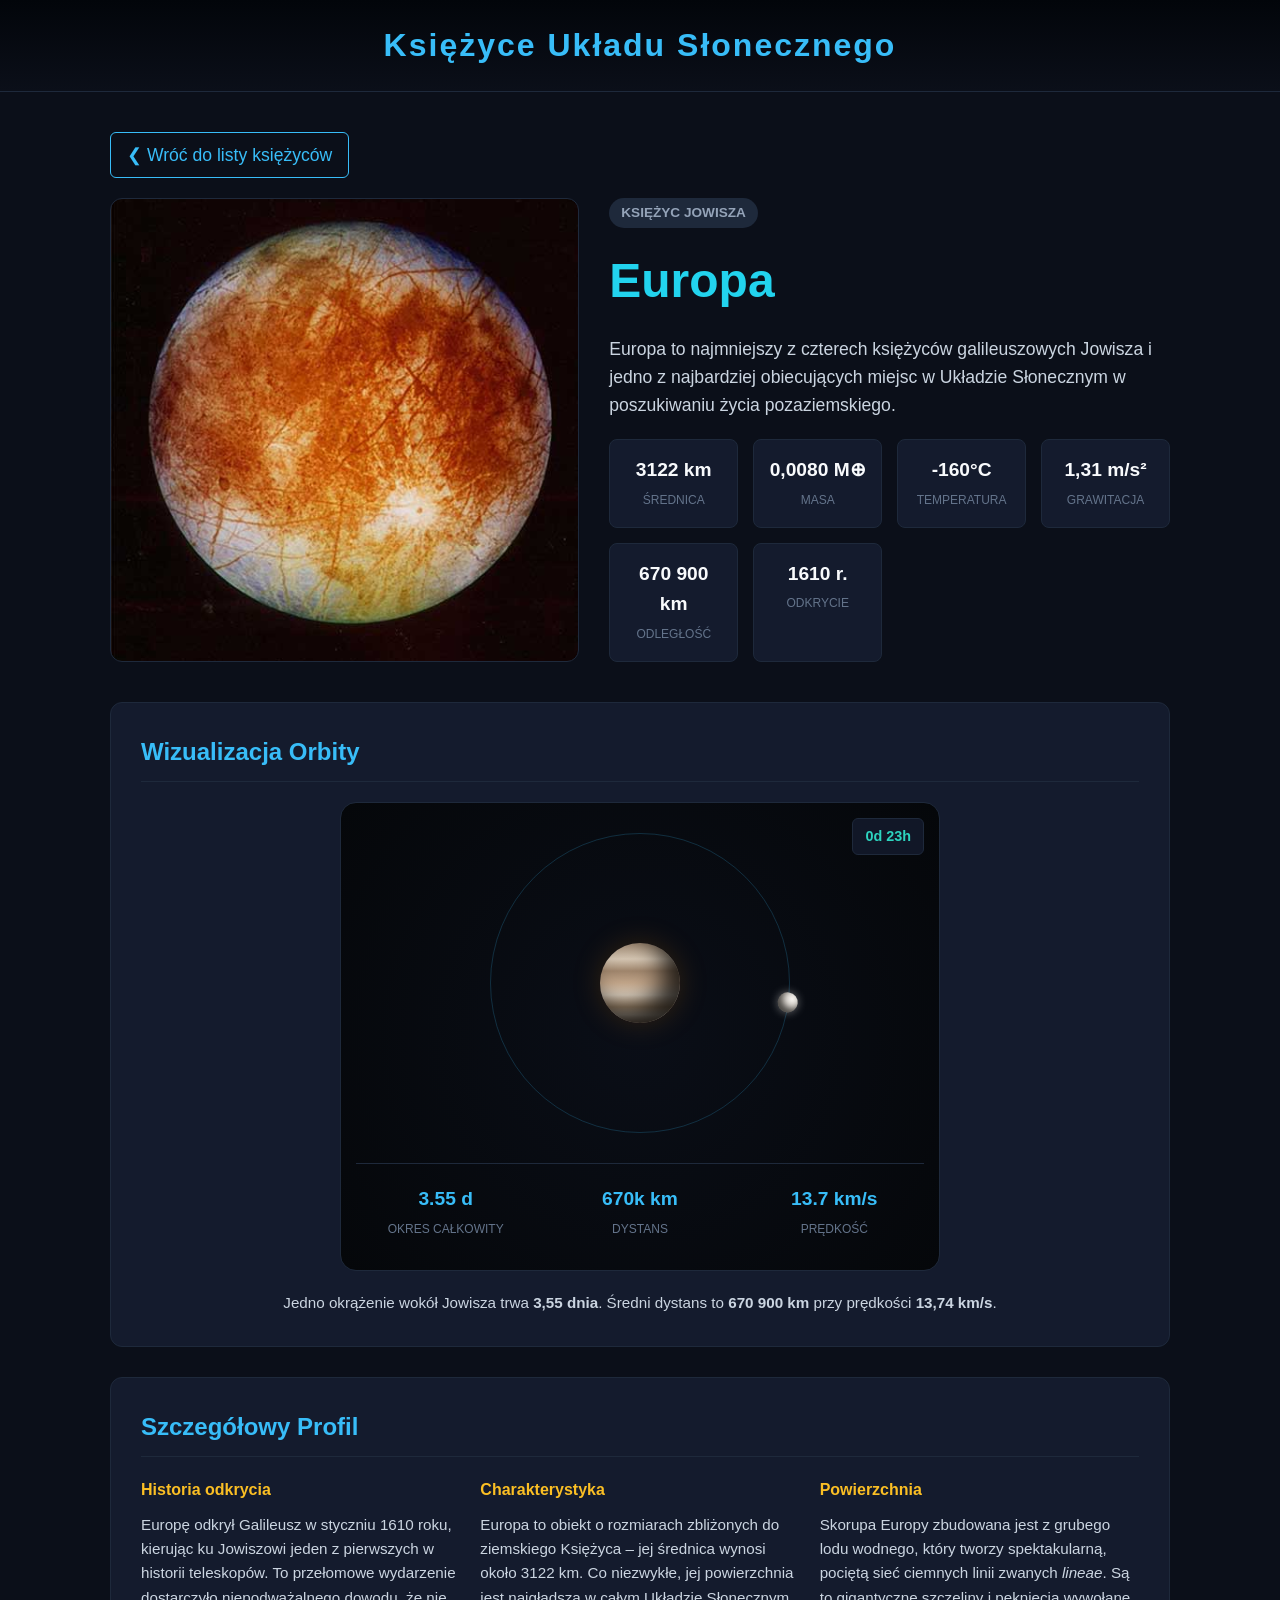
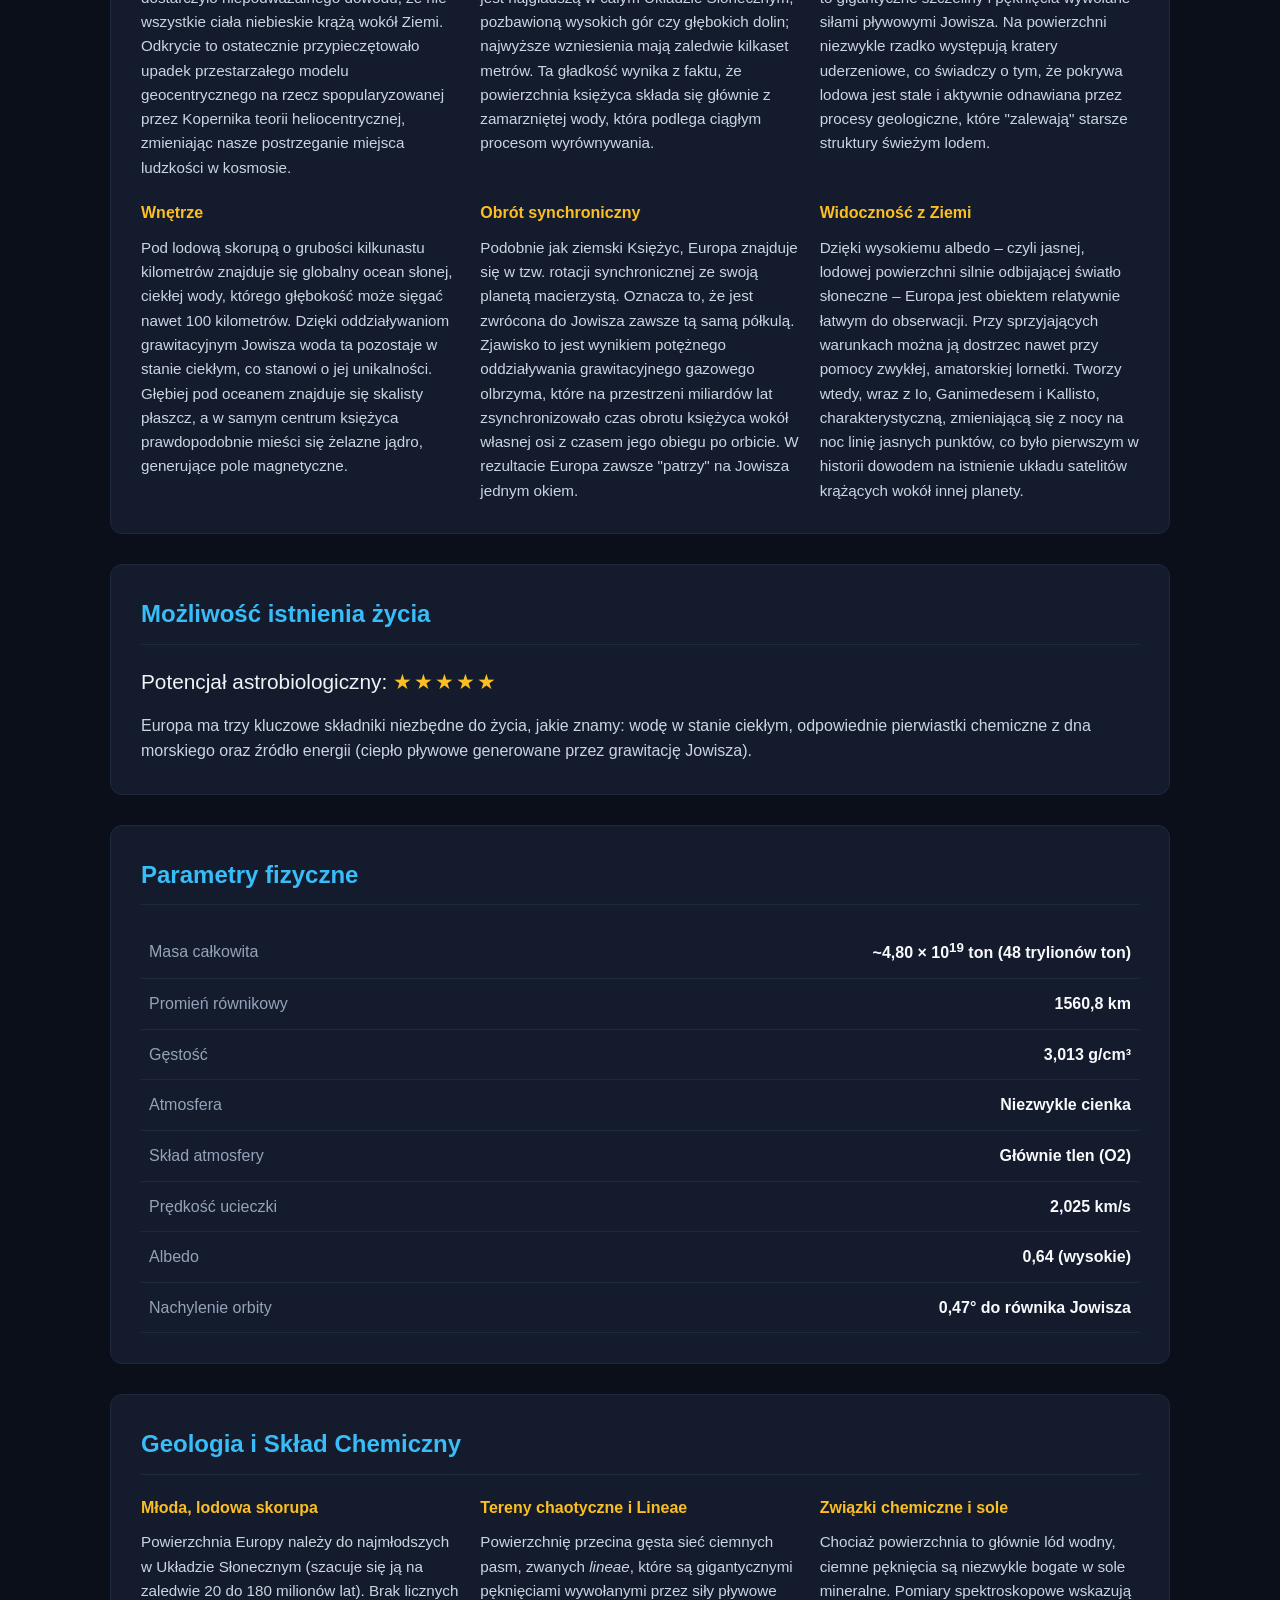
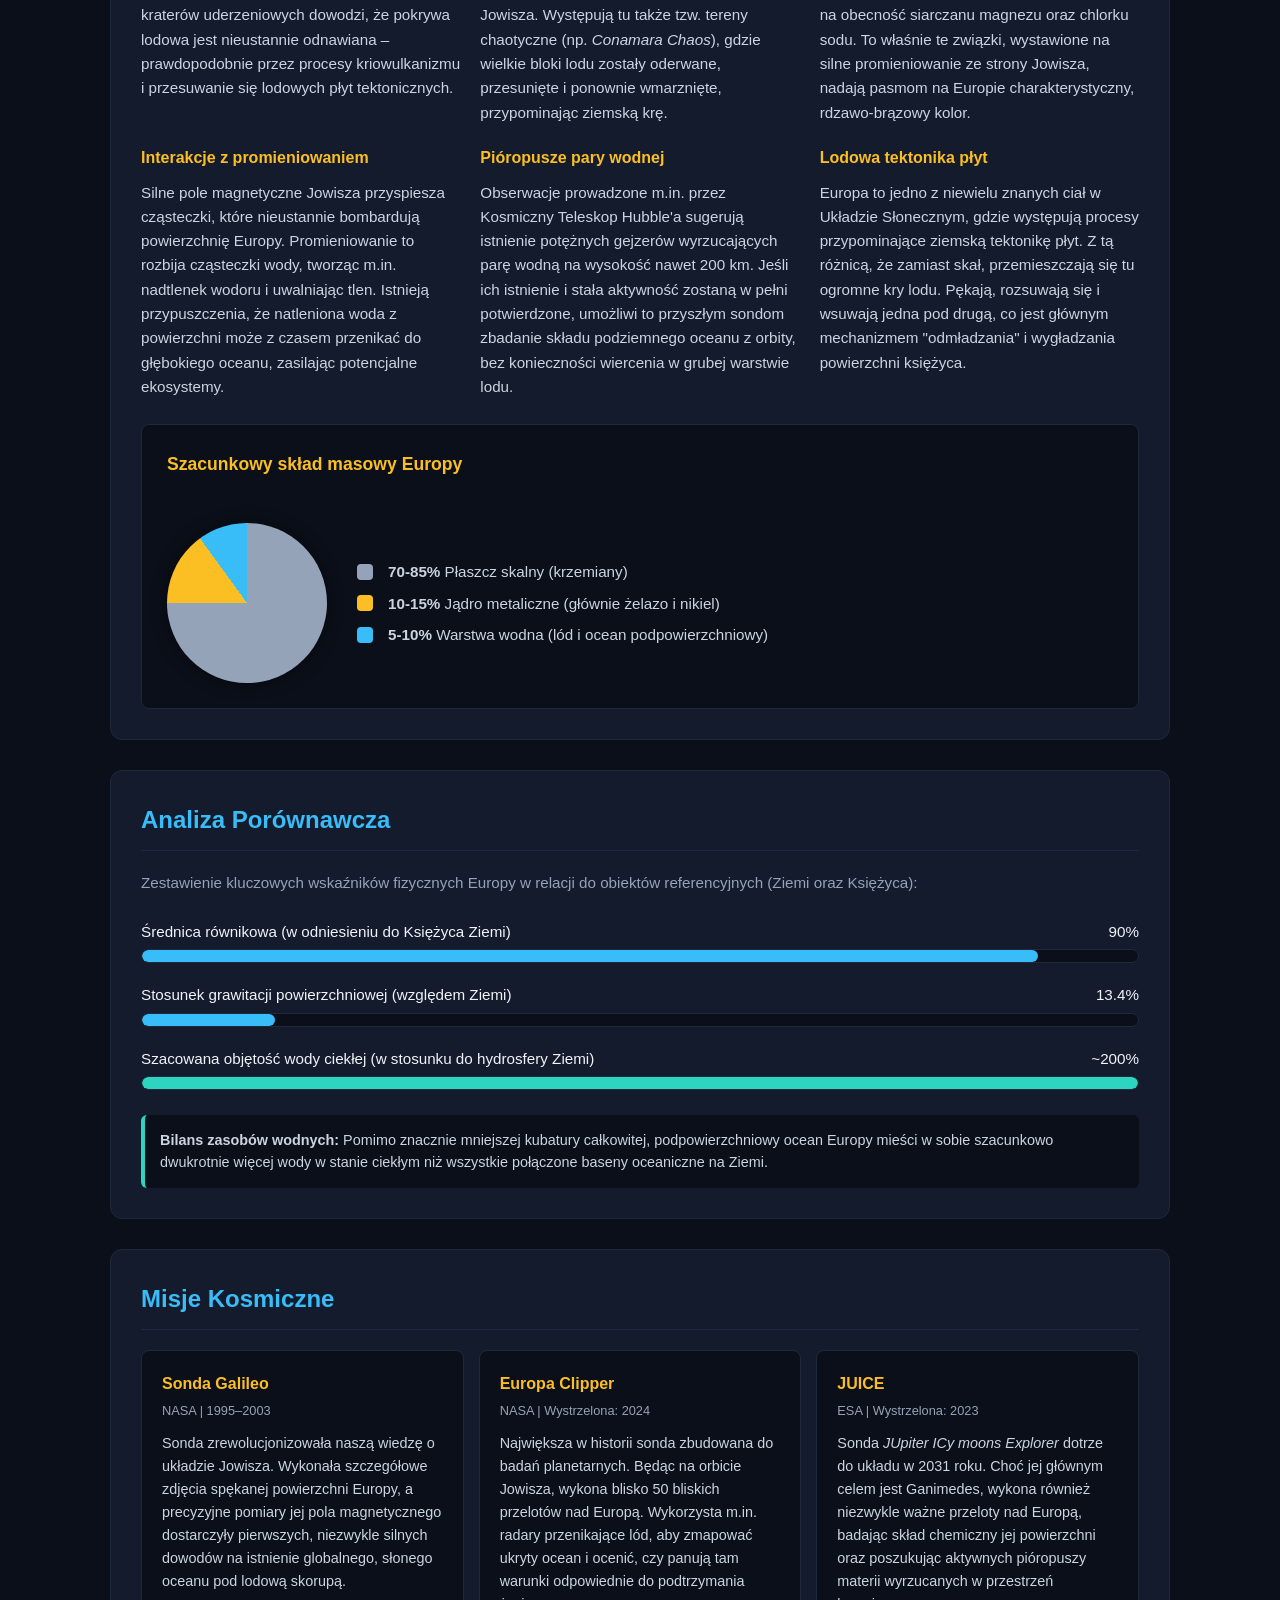
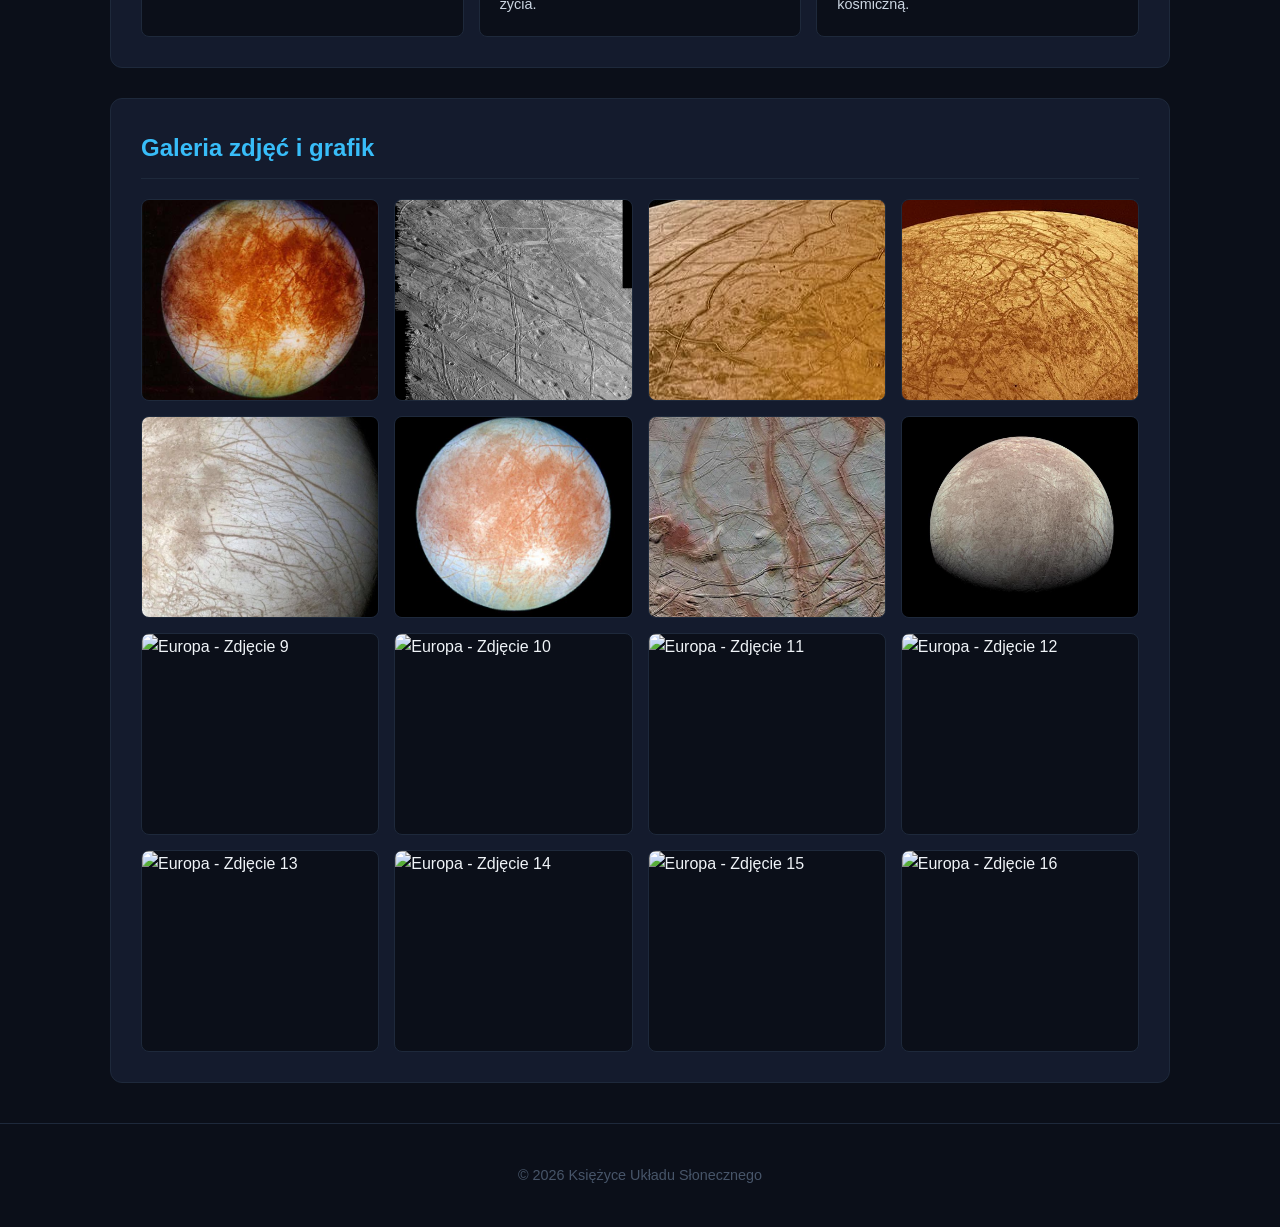
==== commit a3ae6d74: "Update europa.html" ====
--- a/europa.html
+++ b/europa.html
@@ -138,7 +138,6 @@
             <div class="chart-container">
                 <div class="chart-info">
                     <h4>Szacunkowy skład masowy Europy</h4>
-                    <p style="color: #94a3b8; font-size: 0.9rem;">Poniższy wykres przedstawia model referencyjny budowy wewnętrznej. Europa to w rzeczywistości „lodowa” planeta skalista: większość jej masy stanowi skaliste wnętrze i metaliczne jądro, natomiast warstwa wodna jest relatywnie cienka.</p>
                 </div>
                 
                 <div class="donut-wrapper">
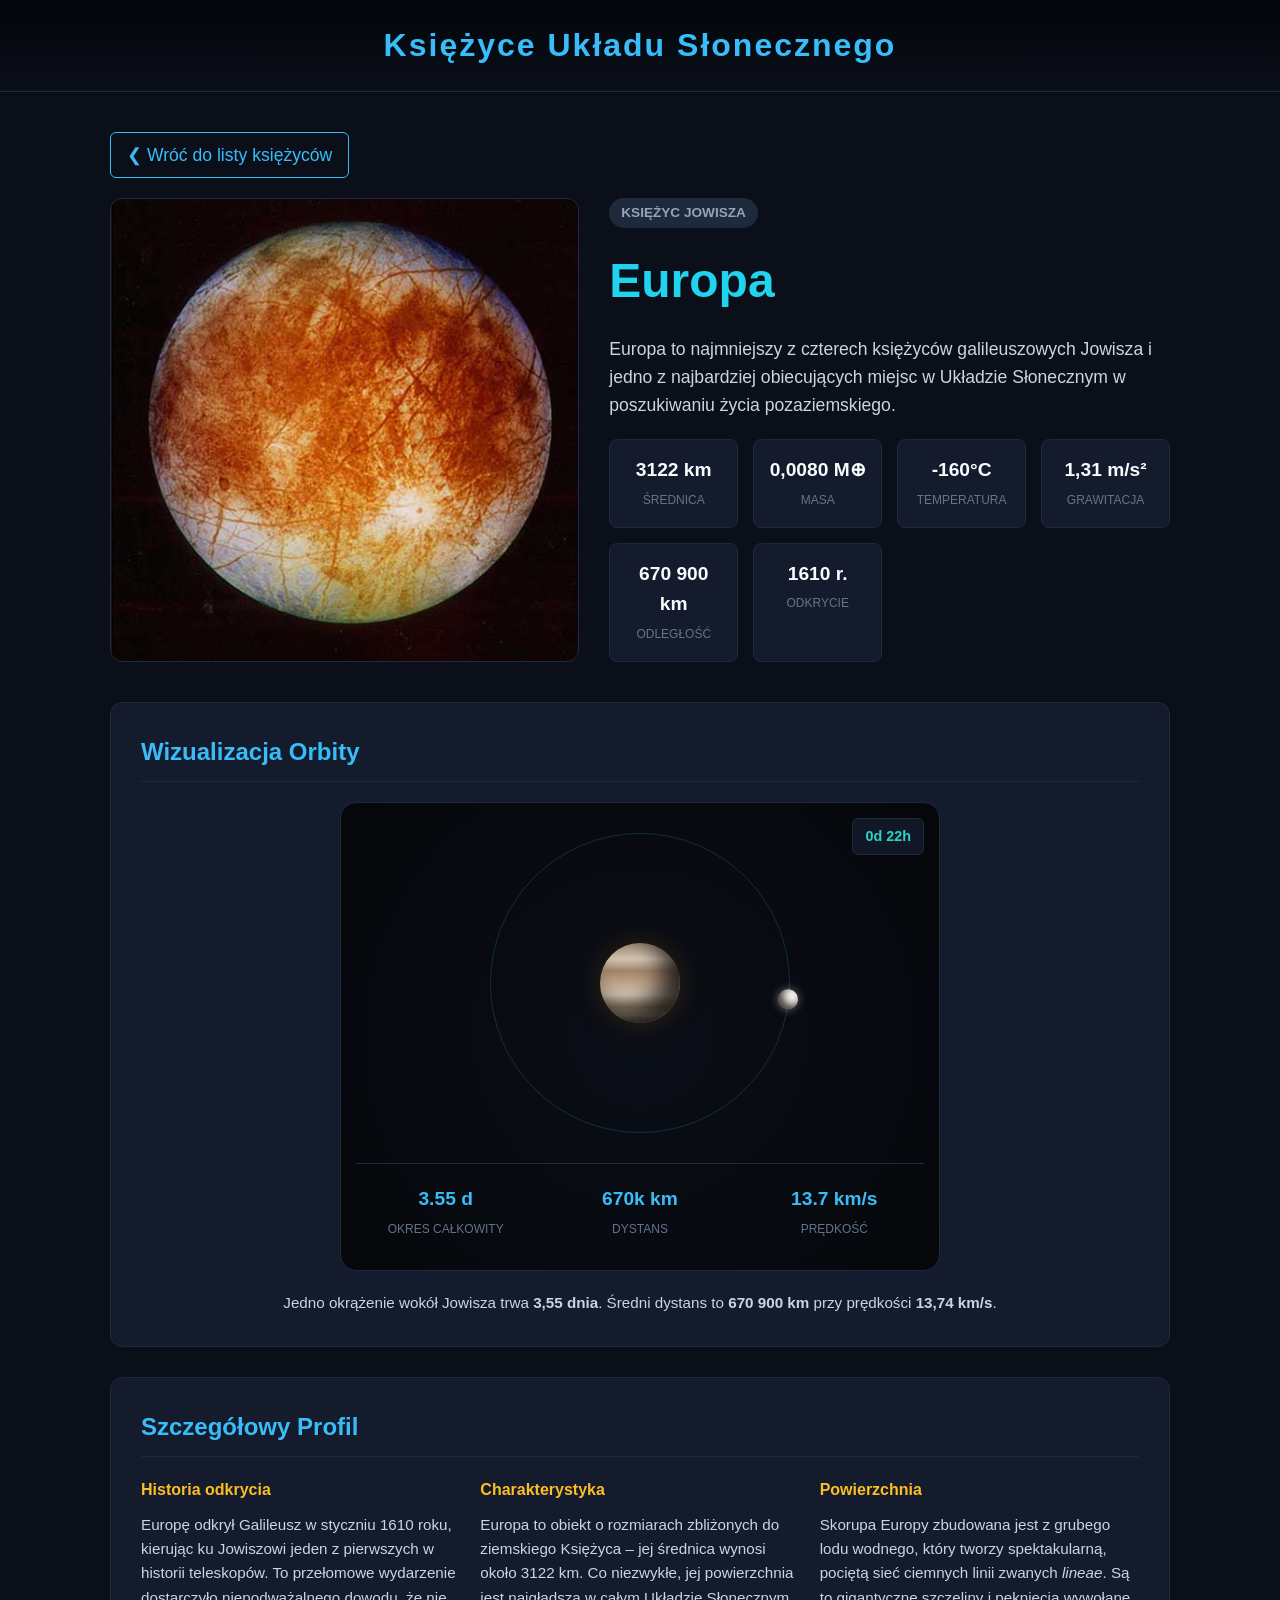
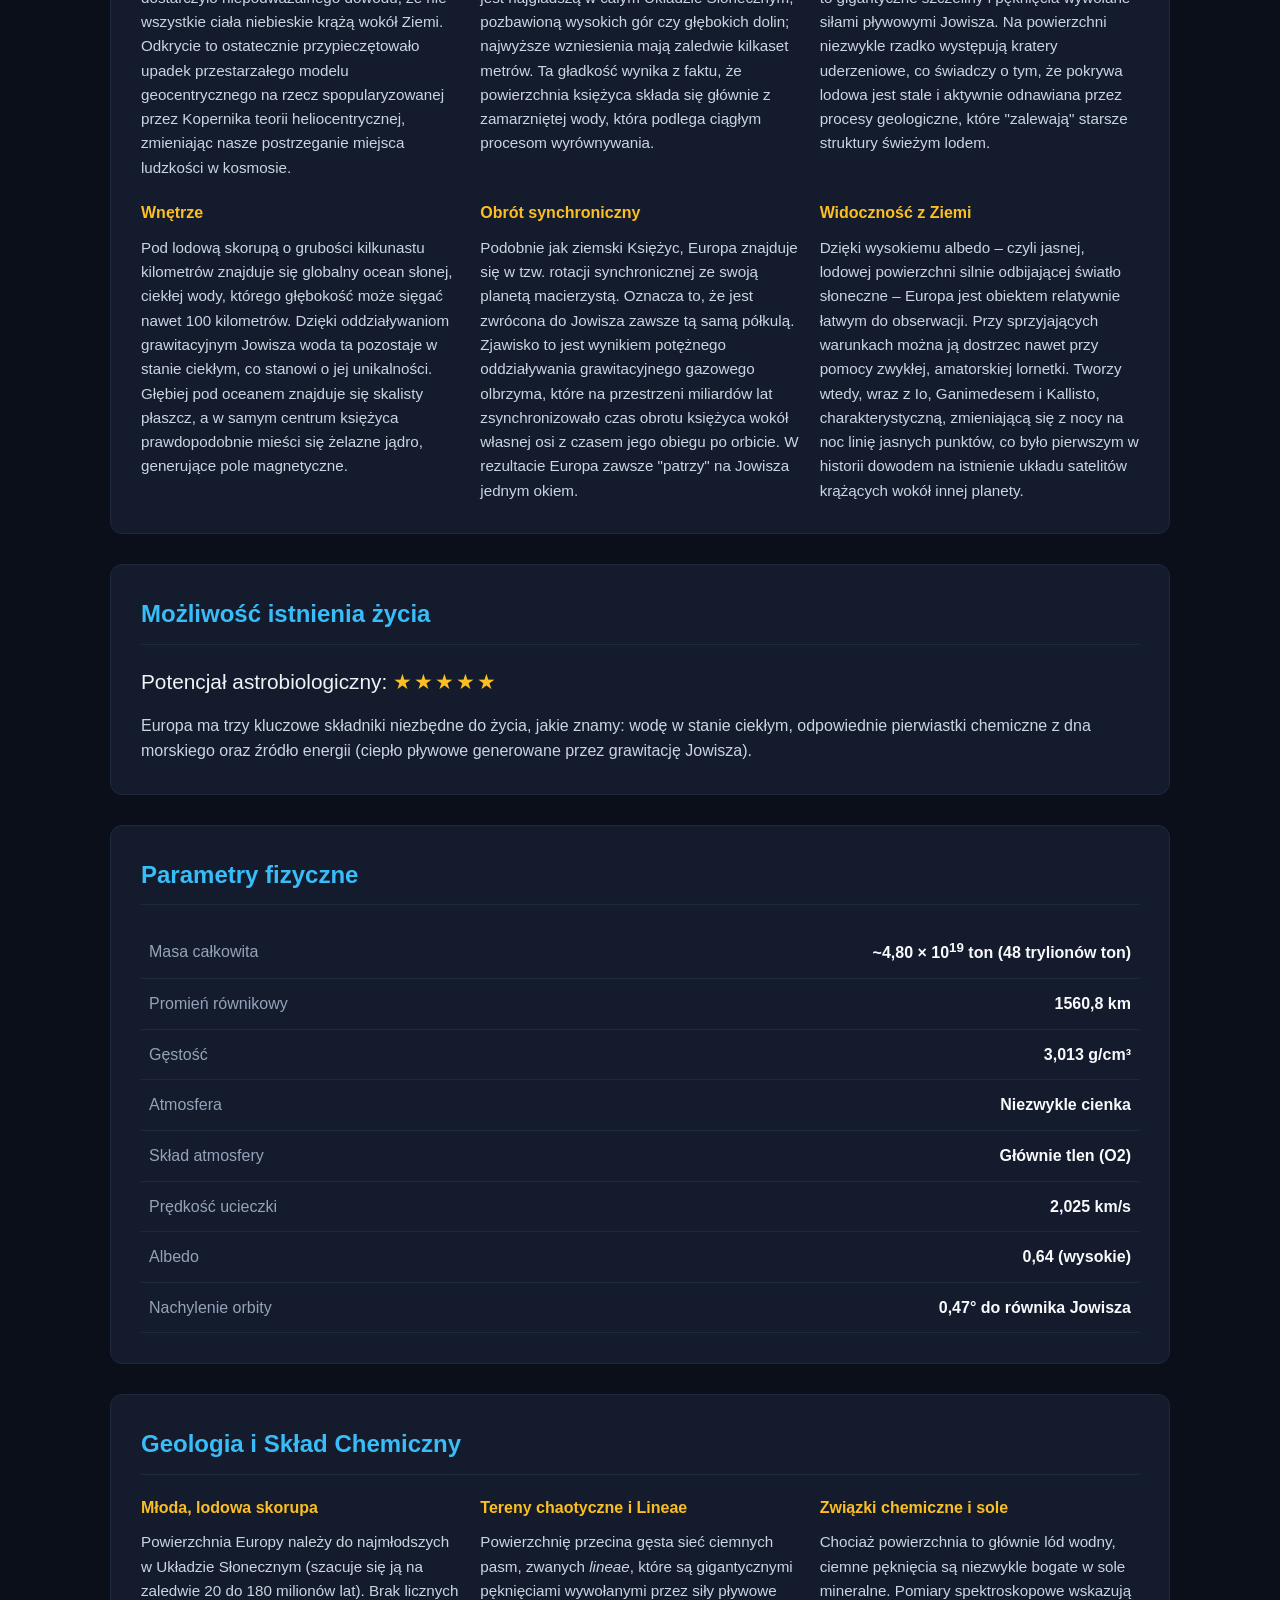
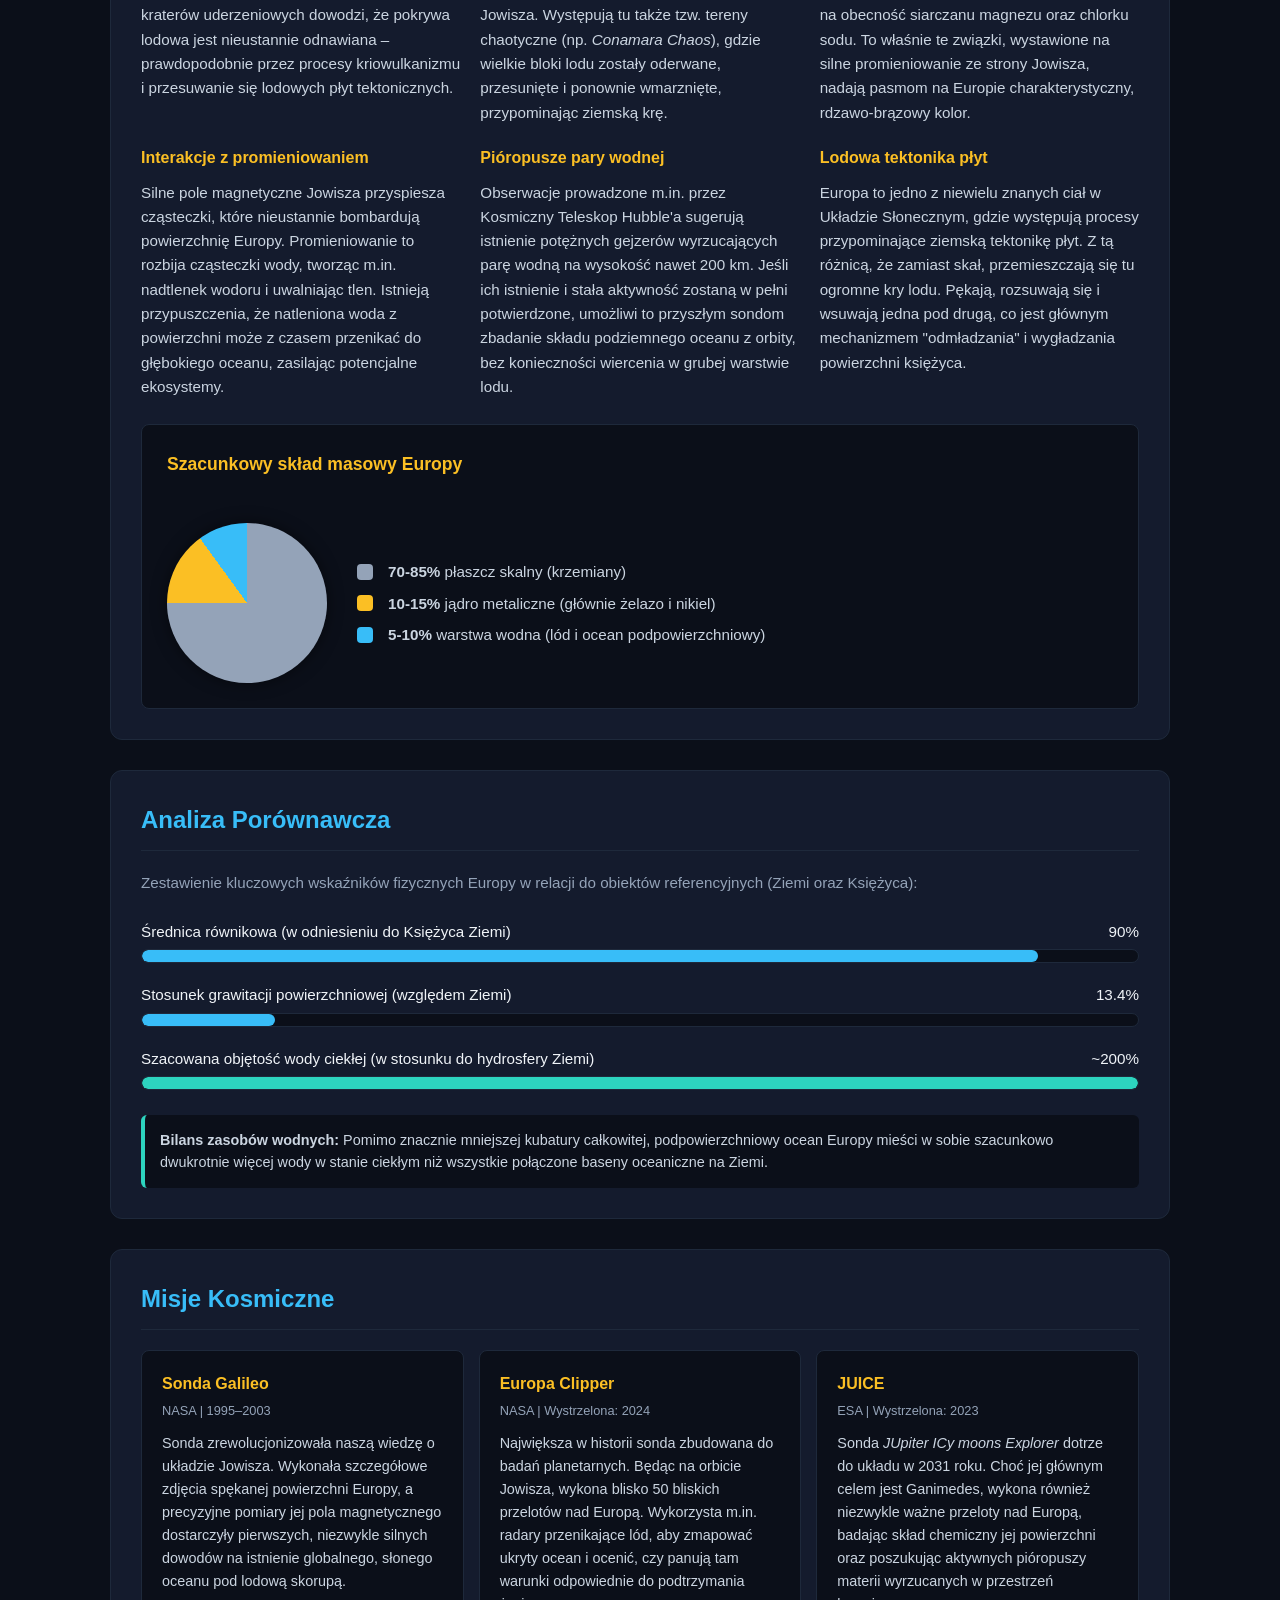
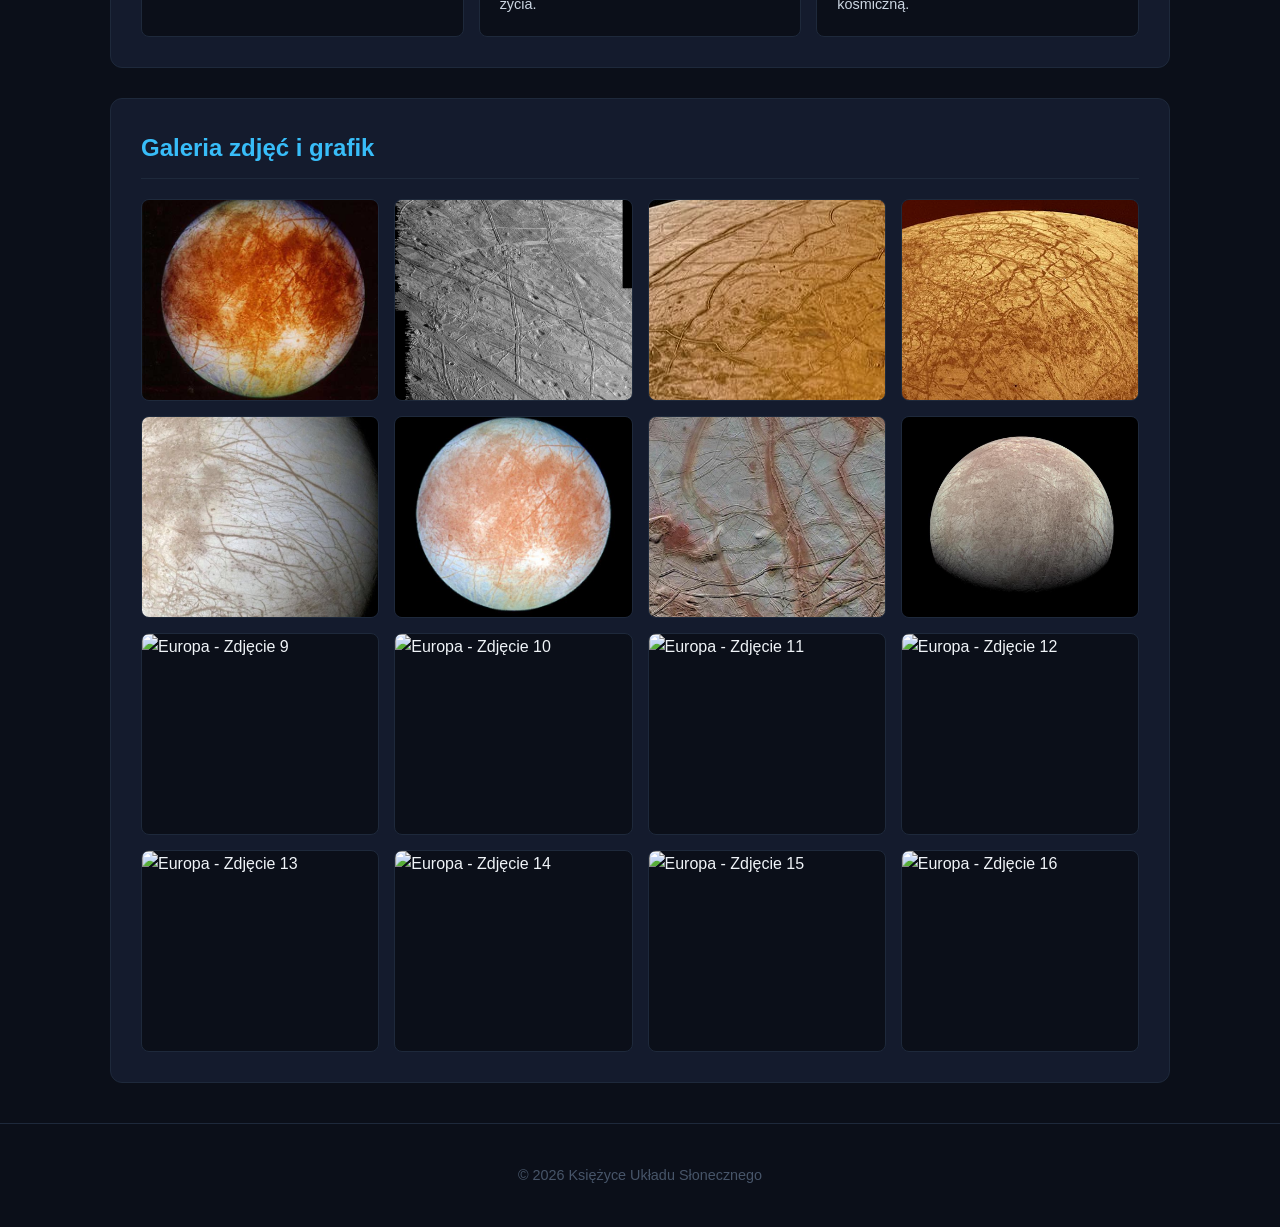
==== commit 2b667237: "Update europa.html" ====
--- a/europa.html
+++ b/europa.html
@@ -148,15 +148,15 @@
                 <div class="chart-legend">
                     <div class="legend-item">
                         <div class="legend-color color-rock"></div>
-                        <span><strong>70-85%</strong> Płaszcz skalny (krzemiany)</span>
+                        <span><strong>70-85%</strong> płaszcz skalny (krzemiany)</span>
                     </div>
                     <div class="legend-item">
                         <div class="legend-color color-core"></div>
-                        <span><strong>10-15%</strong> Jądro metaliczne (głównie żelazo i nikiel)</span>
+                        <span><strong>10-15%</strong> jądro metaliczne (głównie żelazo i nikiel)</span>
                     </div>
                     <div class="legend-item">
                         <div class="legend-color color-water"></div>
-                        <span><strong>5-10%</strong> Warstwa wodna (lód i ocean podpowierzchniowy)</span>
+                        <span><strong>5-10%</strong> warstwa wodna (lód i ocean podpowierzchniowy)</span>
                     </div>
                 </div>
             </div>
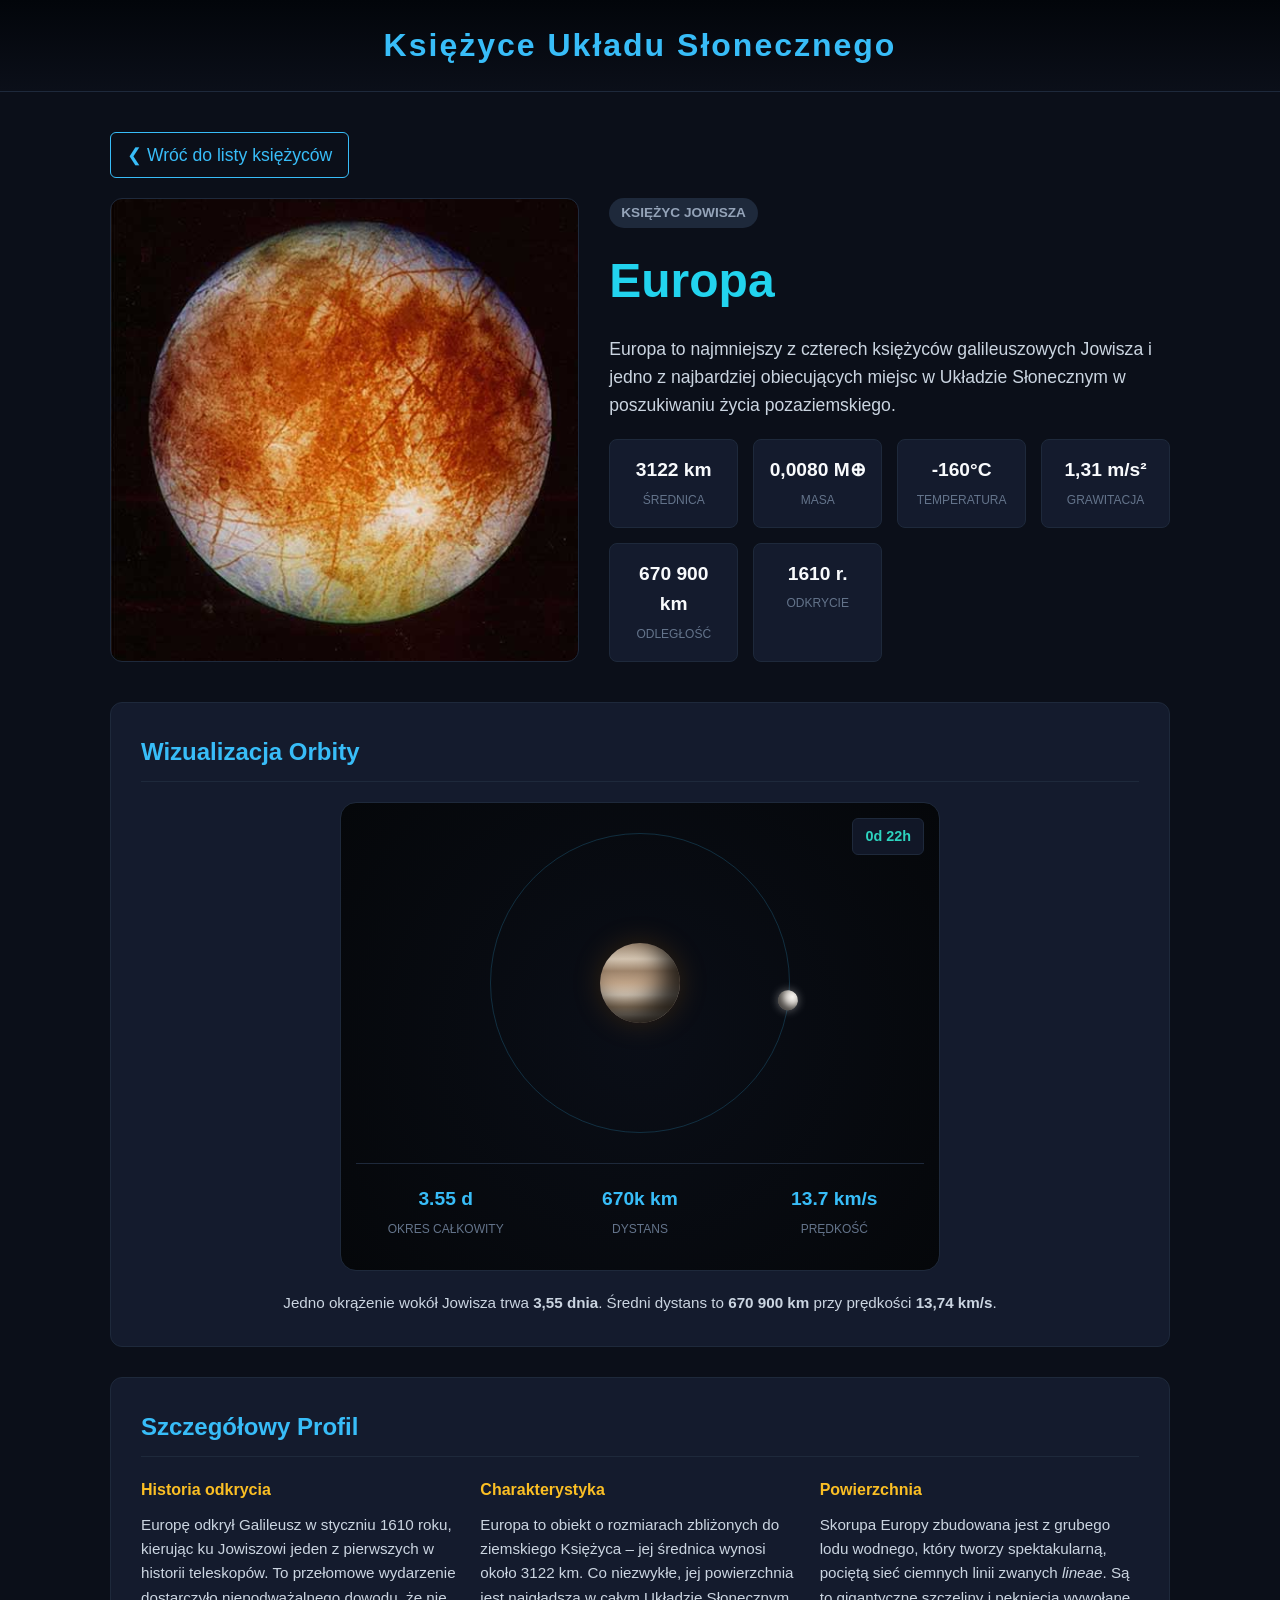
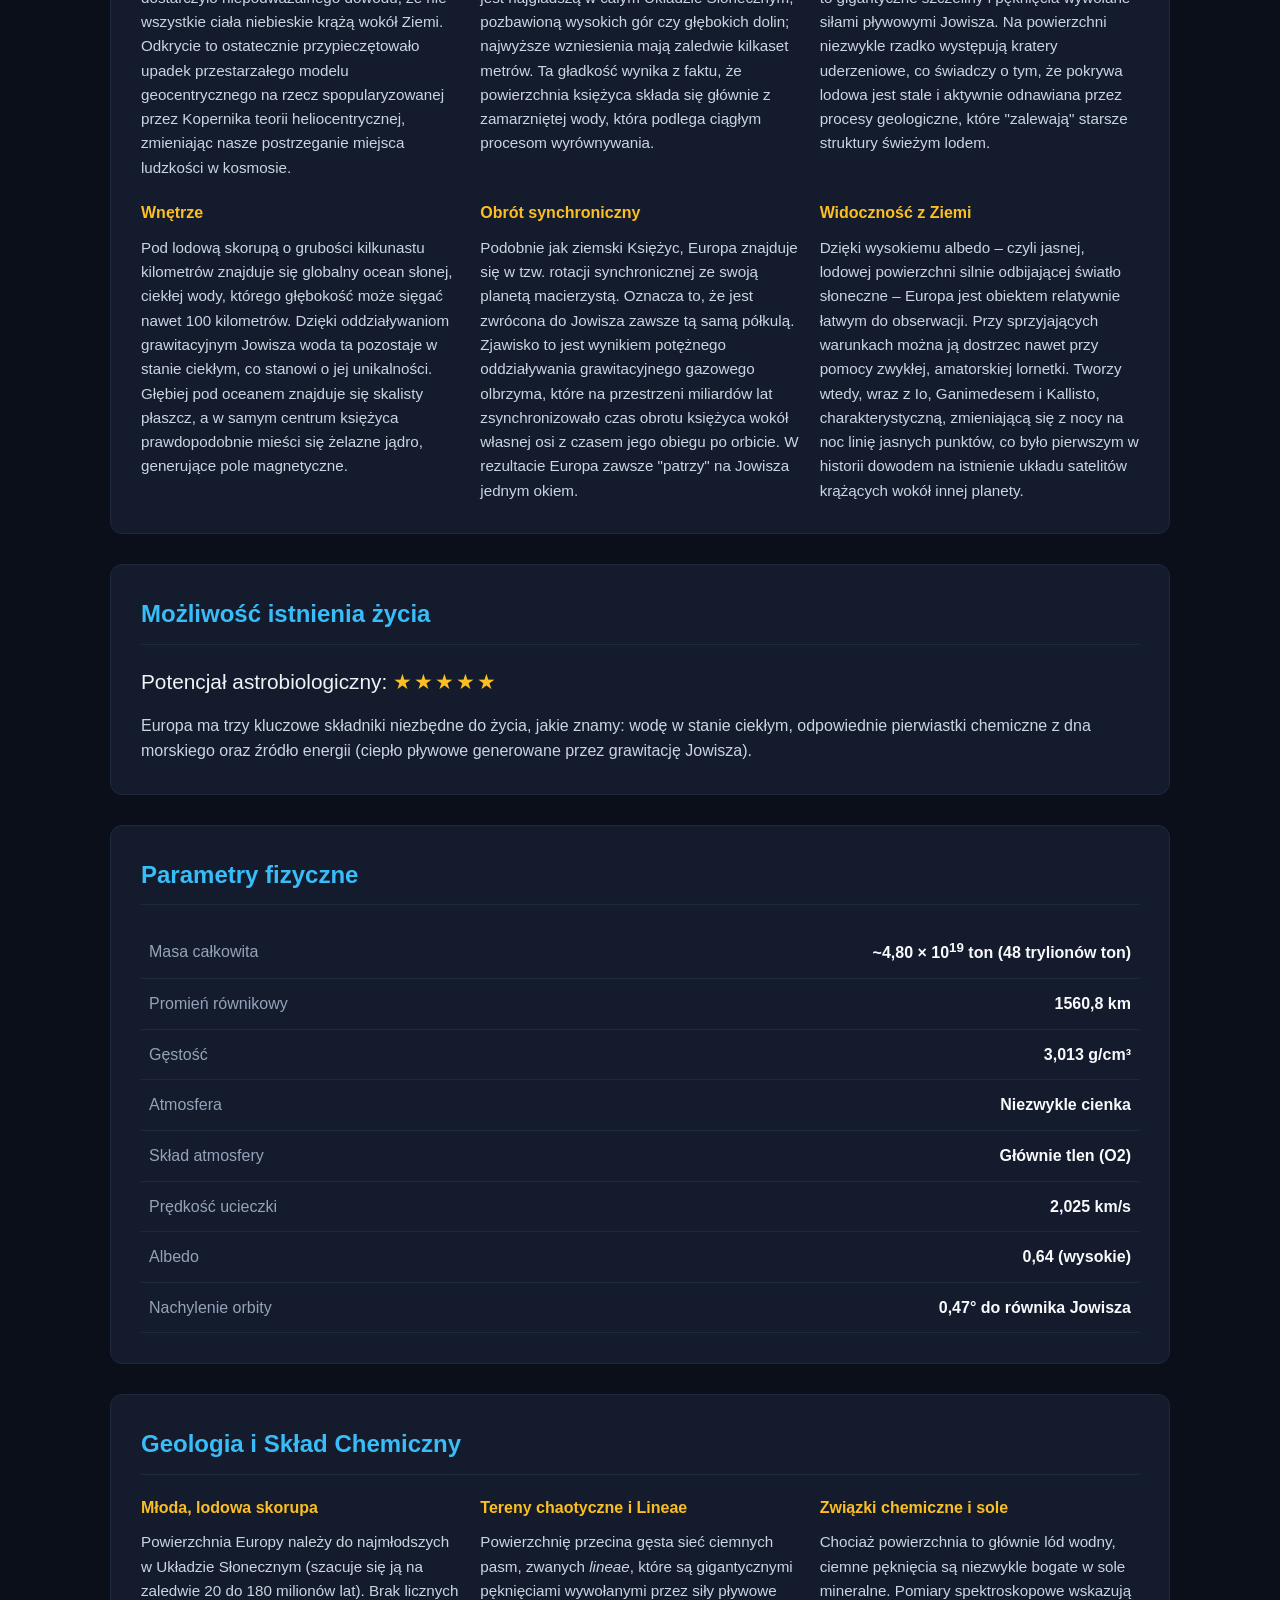
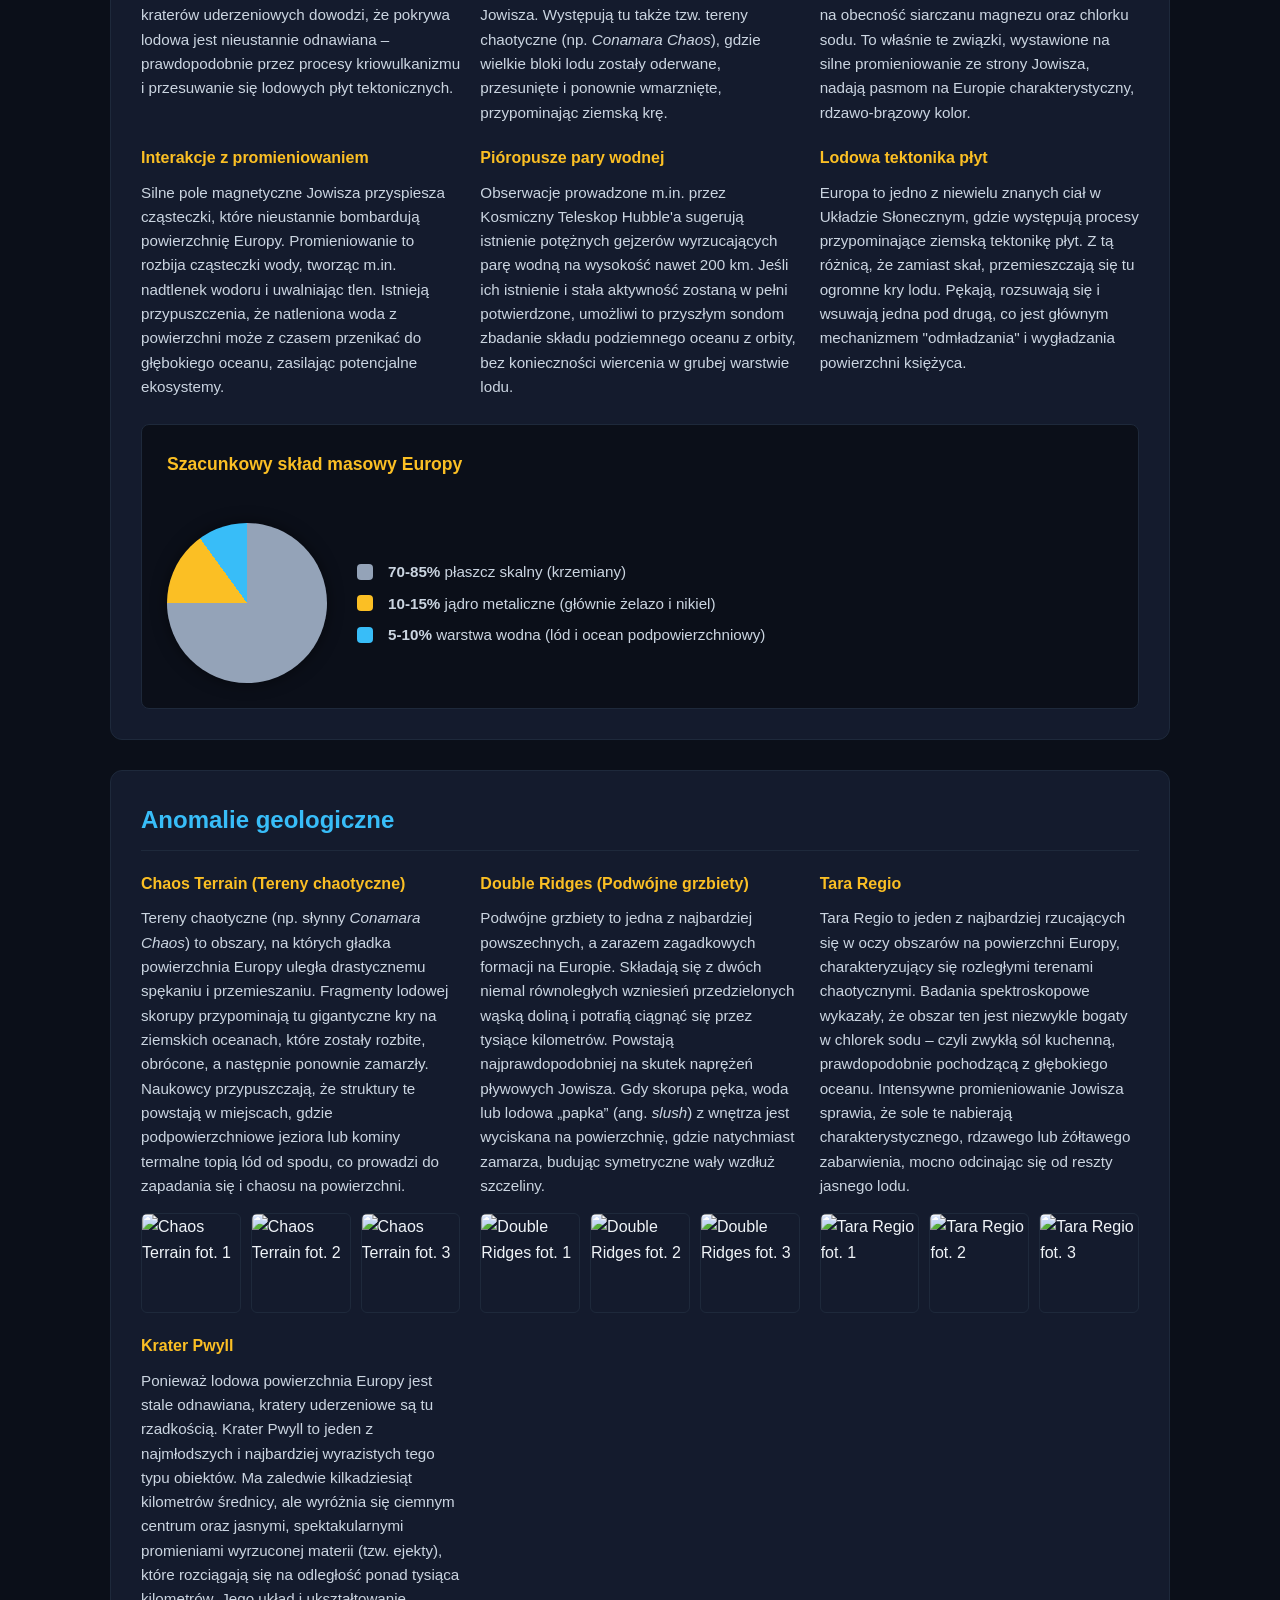
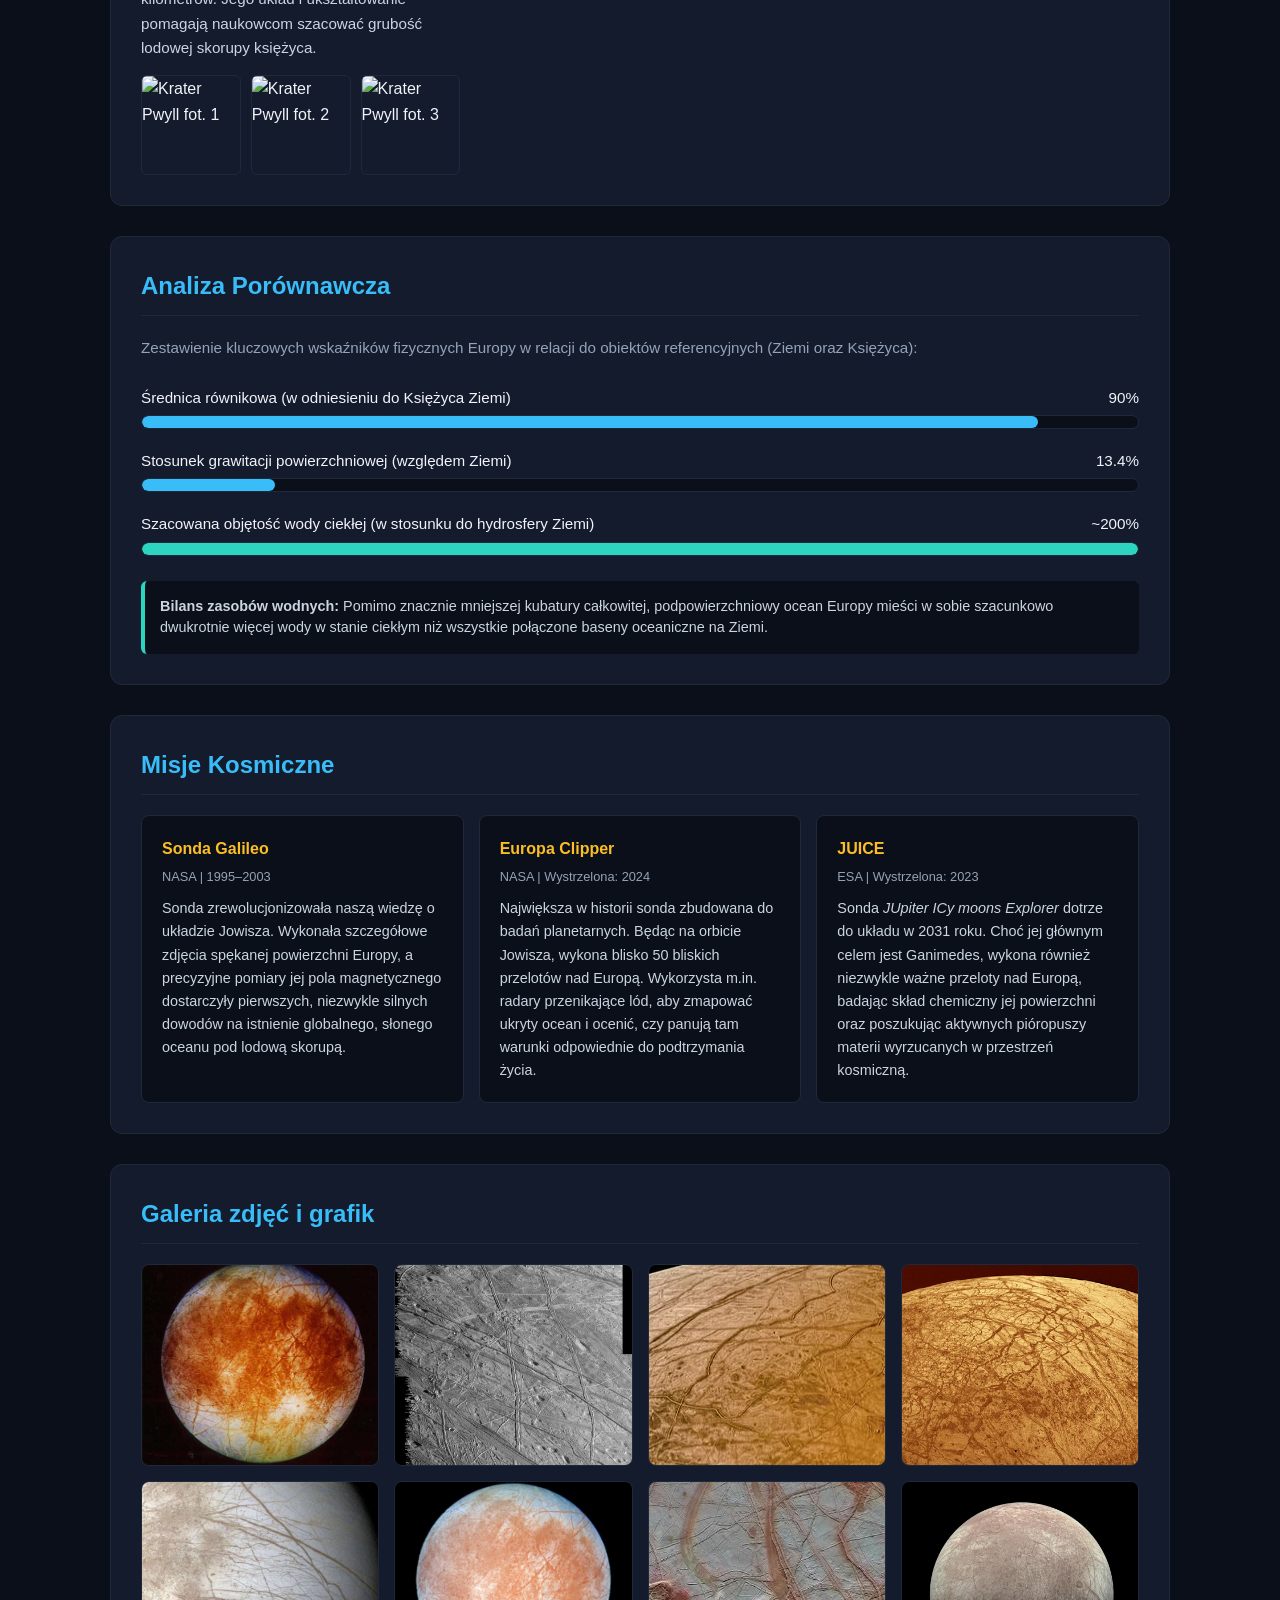
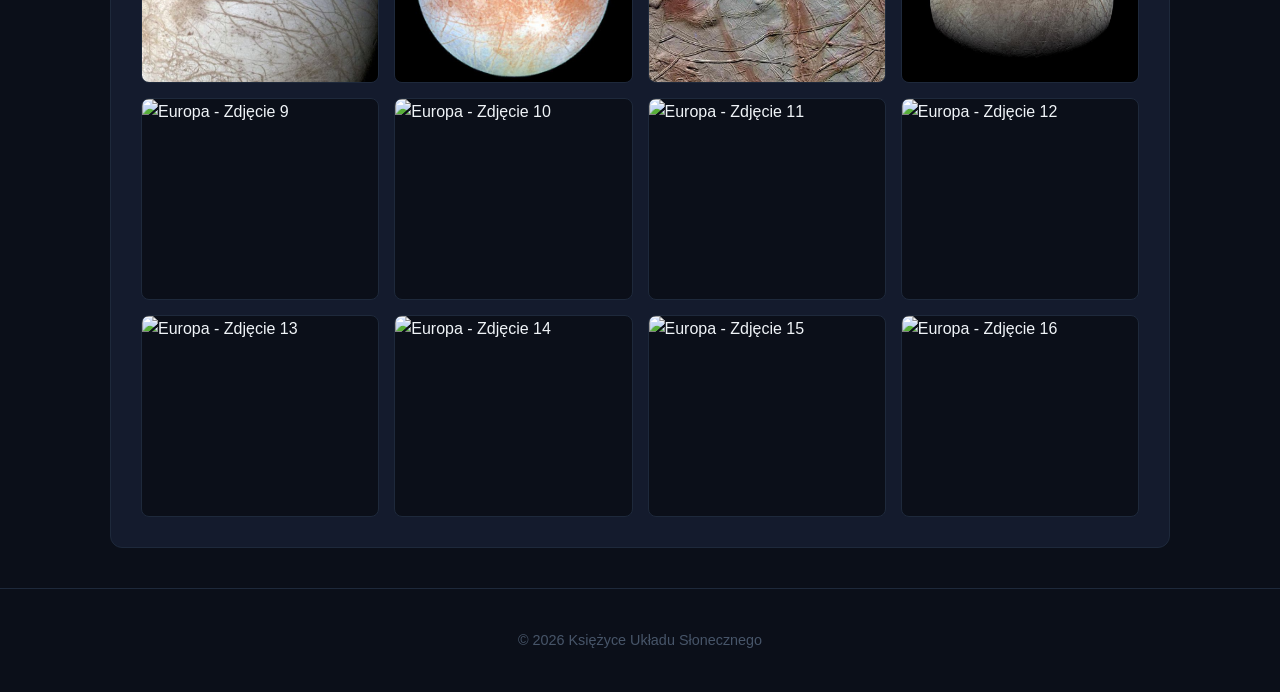
==== commit ca8b3ba0: "Update europa.html" ====
--- a/europa.html
+++ b/europa.html
@@ -160,11 +160,61 @@
                     </div>
                 </div>
             </div>
-
-
-
-
-        </div>
+        </div>
+
+        <div class="section">
+            <h3>Anomalie geologiczne</h3>
+            <div class="text-grid">
+                
+                <div class="text-box">
+                    <h4>Chaos Terrain (Tereny chaotyczne)</h4>
+                    <p>Tereny chaotyczne (np. słynny <i>Conamara Chaos</i>) to obszary, na których gładka powierzchnia Europy uległa drastycznemu spękaniu i przemieszaniu. Fragmenty lodowej skorupy przypominają tu gigantyczne kry na ziemskich oceanach, które zostały rozbite, obrócone, a następnie ponownie zamarzły. Naukowcy przypuszczają, że struktury te powstają w miejscach, gdzie podpowierzchniowe jeziora lub kominy termalne topią lód od spodu, co prowadzi do zapadania się i chaosu na powierzchni.</p>
+                    
+                    <div class="gallery" style="display: grid; grid-template-columns: repeat(auto-fit, minmax(90px, 1fr)); gap: 10px; margin-top: 15px;">
+                        <img src="chaos_1.jpg" alt="Chaos Terrain fot. 1" style="width: 100%; aspect-ratio: 1; object-fit: cover; border-radius: 6px; border: 1px solid #1e293b; cursor: pointer;">
+                        <img src="chaos_2.jpg" alt="Chaos Terrain fot. 2" style="width: 100%; aspect-ratio: 1; object-fit: cover; border-radius: 6px; border: 1px solid #1e293b; cursor: pointer;">
+                        <img src="chaos_3.jpg" alt="Chaos Terrain fot. 3" style="width: 100%; aspect-ratio: 1; object-fit: cover; border-radius: 6px; border: 1px solid #1e293b; cursor: pointer;">
+                    </div>
+                </div>
+                
+                <div class="text-box">
+                    <h4>Double Ridges (Podwójne grzbiety)</h4>
+                    <p>Podwójne grzbiety to jedna z najbardziej powszechnych, a zarazem zagadkowych formacji na Europie. Składają się z dwóch niemal równoległych wzniesień przedzielonych wąską doliną i potrafią ciągnąć się przez tysiące kilometrów. Powstają najprawdopodobniej na skutek naprężeń pływowych Jowisza. Gdy skorupa pęka, woda lub lodowa „papka” (ang. <i>slush</i>) z wnętrza jest wyciskana na powierzchnię, gdzie natychmiast zamarza, budując symetryczne wały wzdłuż szczeliny.</p>
+                    
+                    <div class="gallery" style="display: grid; grid-template-columns: repeat(auto-fit, minmax(90px, 1fr)); gap: 10px; margin-top: 15px;">
+                        <img src="ridges_1.jpg" alt="Double Ridges fot. 1" style="width: 100%; aspect-ratio: 1; object-fit: cover; border-radius: 6px; border: 1px solid #1e293b; cursor: pointer;">
+                        <img src="ridges_2.jpg" alt="Double Ridges fot. 2" style="width: 100%; aspect-ratio: 1; object-fit: cover; border-radius: 6px; border: 1px solid #1e293b; cursor: pointer;">
+                        <img src="ridges_3.jpg" alt="Double Ridges fot. 3" style="width: 100%; aspect-ratio: 1; object-fit: cover; border-radius: 6px; border: 1px solid #1e293b; cursor: pointer;">
+                    </div>
+                </div>
+
+                <div class="text-box">
+                    <h4>Tara Regio</h4>
+                    <p>Tara Regio to jeden z najbardziej rzucających się w oczy obszarów na powierzchni Europy, charakteryzujący się rozległymi terenami chaotycznymi. Badania spektroskopowe wykazały, że obszar ten jest niezwykle bogaty w chlorek sodu – czyli zwykłą sól kuchenną, prawdopodobnie pochodzącą z głębokiego oceanu. Intensywne promieniowanie Jowisza sprawia, że sole te nabierają charakterystycznego, rdzawego lub żółtawego zabarwienia, mocno odcinając się od reszty jasnego lodu.</p>
+                    
+                    <div class="gallery" style="display: grid; grid-template-columns: repeat(auto-fit, minmax(90px, 1fr)); gap: 10px; margin-top: 15px;">
+                        <img src="tara_1.jpg" alt="Tara Regio fot. 1" style="width: 100%; aspect-ratio: 1; object-fit: cover; border-radius: 6px; border: 1px solid #1e293b; cursor: pointer;">
+                        <img src="tara_2.jpg" alt="Tara Regio fot. 2" style="width: 100%; aspect-ratio: 1; object-fit: cover; border-radius: 6px; border: 1px solid #1e293b; cursor: pointer;">
+                        <img src="tara_3.jpg" alt="Tara Regio fot. 3" style="width: 100%; aspect-ratio: 1; object-fit: cover; border-radius: 6px; border: 1px solid #1e293b; cursor: pointer;">
+                    </div>
+                </div>
+
+                <div class="text-box">
+                    <h4>Krater Pwyll</h4>
+                    <p>Ponieważ lodowa powierzchnia Europy jest stale odnawiana, kratery uderzeniowe są tu rzadkością. Krater Pwyll to jeden z najmłodszych i najbardziej wyrazistych tego typu obiektów. Ma zaledwie kilkadziesiąt kilometrów średnicy, ale wyróżnia się ciemnym centrum oraz jasnymi, spektakularnymi promieniami wyrzuconej materii (tzw. ejekty), które rozciągają się na odległość ponad tysiąca kilometrów. Jego układ i ukształtowanie pomagają naukowcom szacować grubość lodowej skorupy księżyca.</p>
+                    
+                    <div class="gallery" style="display: grid; grid-template-columns: repeat(auto-fit, minmax(90px, 1fr)); gap: 10px; margin-top: 15px;">
+                        <img src="pwyll_1.jpg" alt="Krater Pwyll fot. 1" style="width: 100%; aspect-ratio: 1; object-fit: cover; border-radius: 6px; border: 1px solid #1e293b; cursor: pointer;">
+                        <img src="pwyll_2.jpg" alt="Krater Pwyll fot. 2" style="width: 100%; aspect-ratio: 1; object-fit: cover; border-radius: 6px; border: 1px solid #1e293b; cursor: pointer;">
+                        <img src="pwyll_3.jpg" alt="Krater Pwyll fot. 3" style="width: 100%; aspect-ratio: 1; object-fit: cover; border-radius: 6px; border: 1px solid #1e293b; cursor: pointer;">
+                    </div>
+                </div>
+
+            </div>
+        </div>
+
+
+
 
         <div class="section">
             <h3>Analiza Porównawcza</h3>
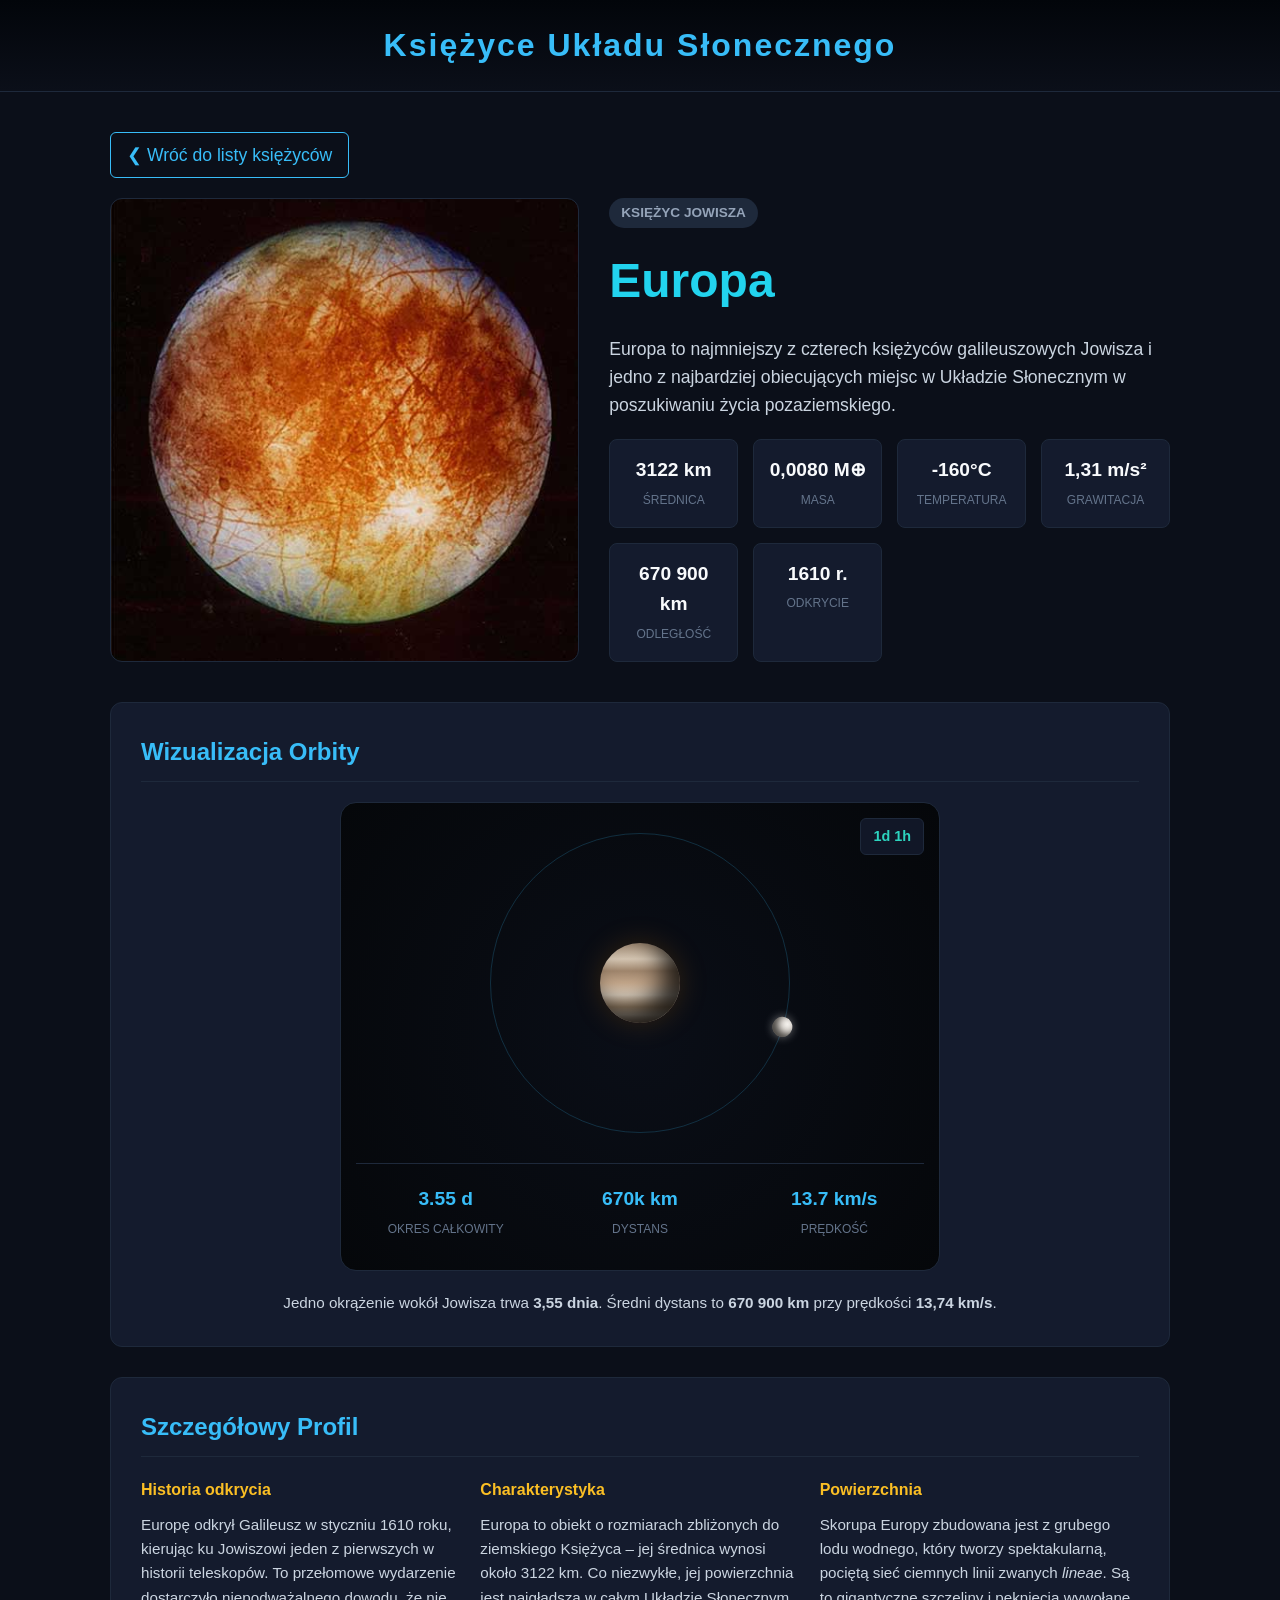
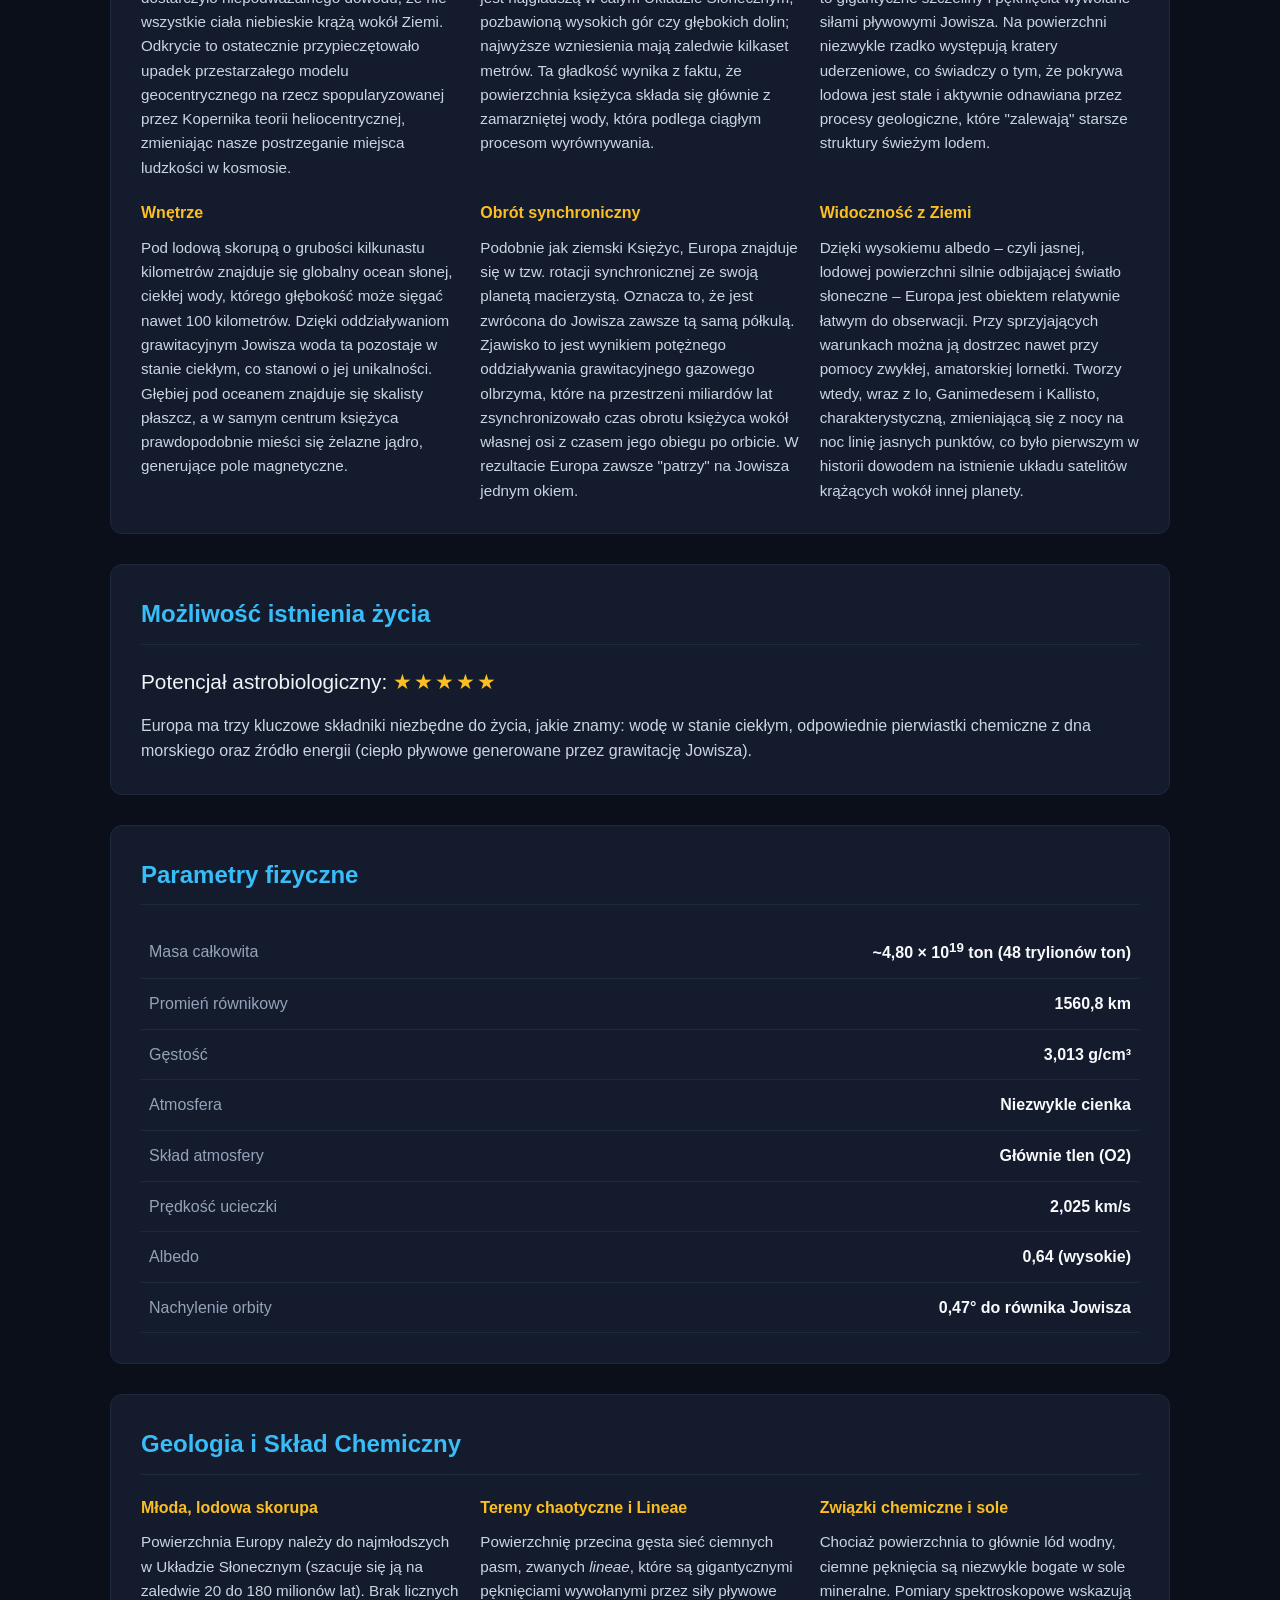
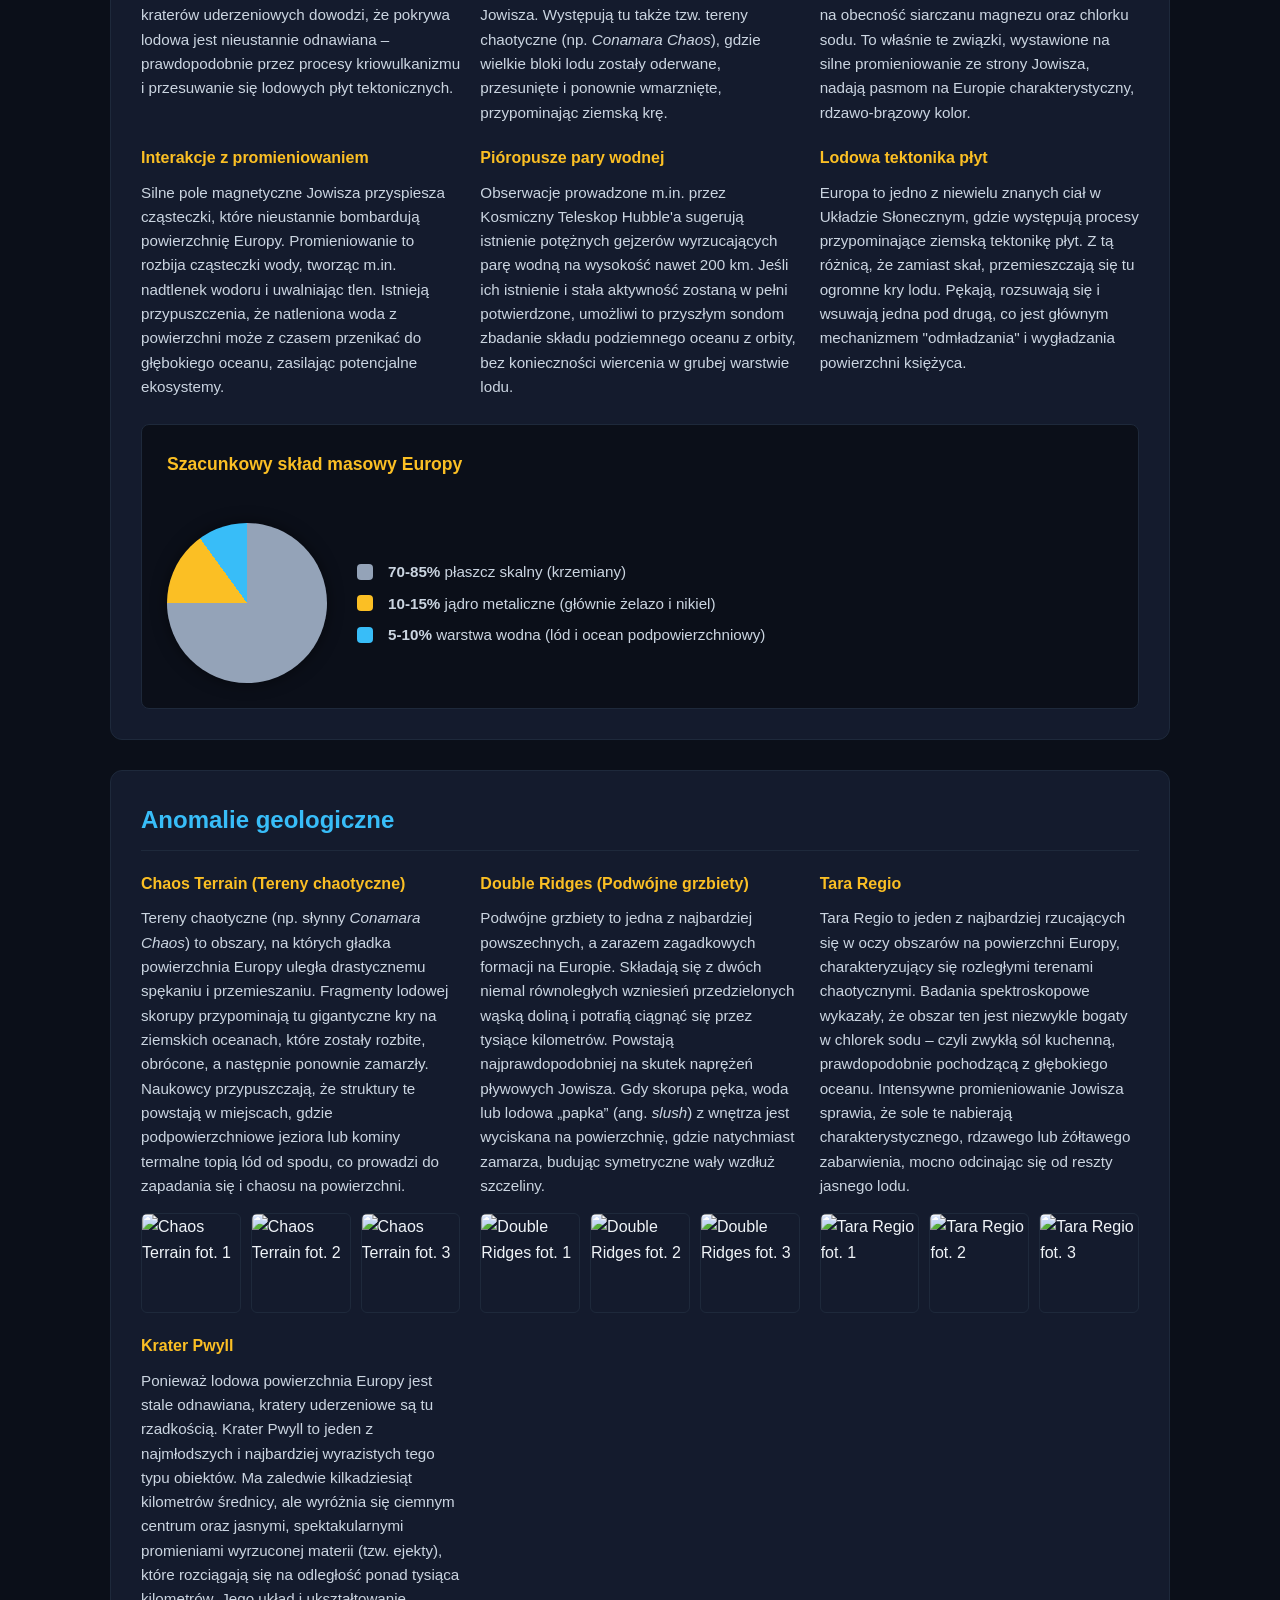
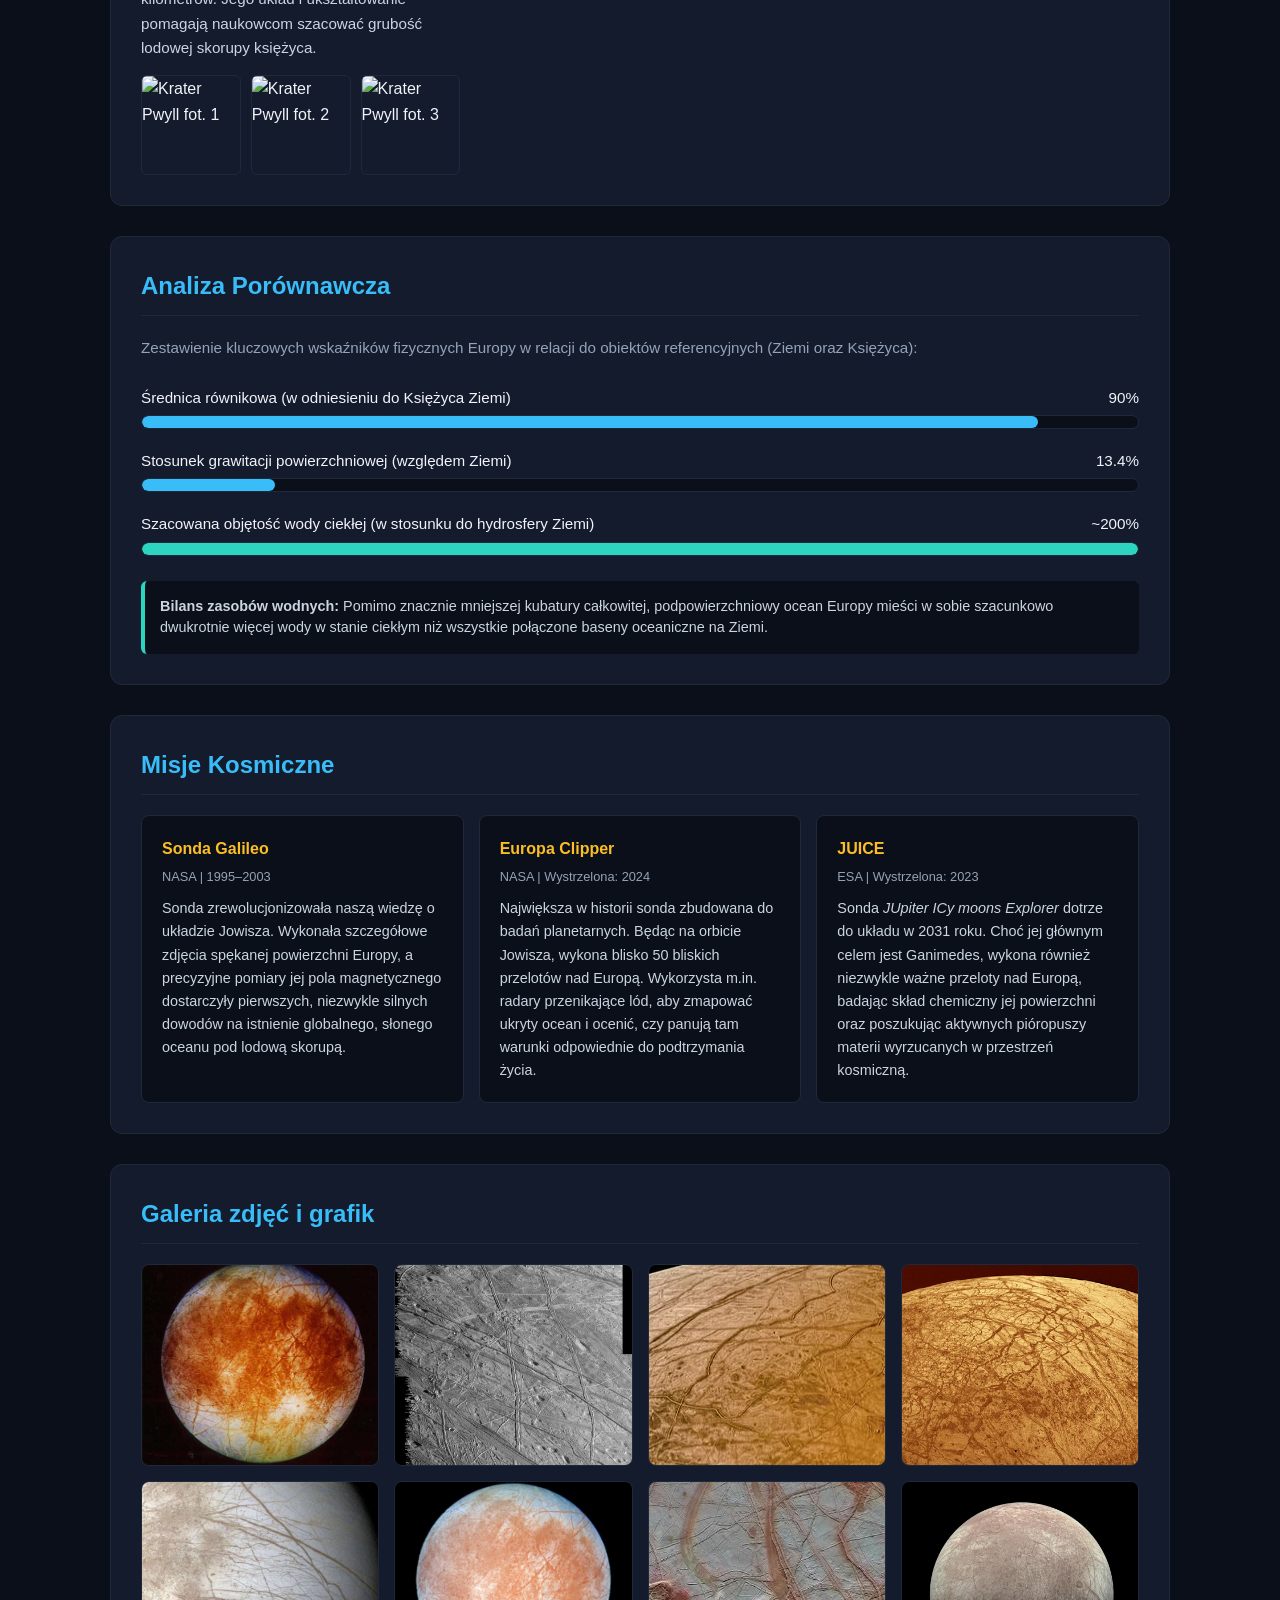
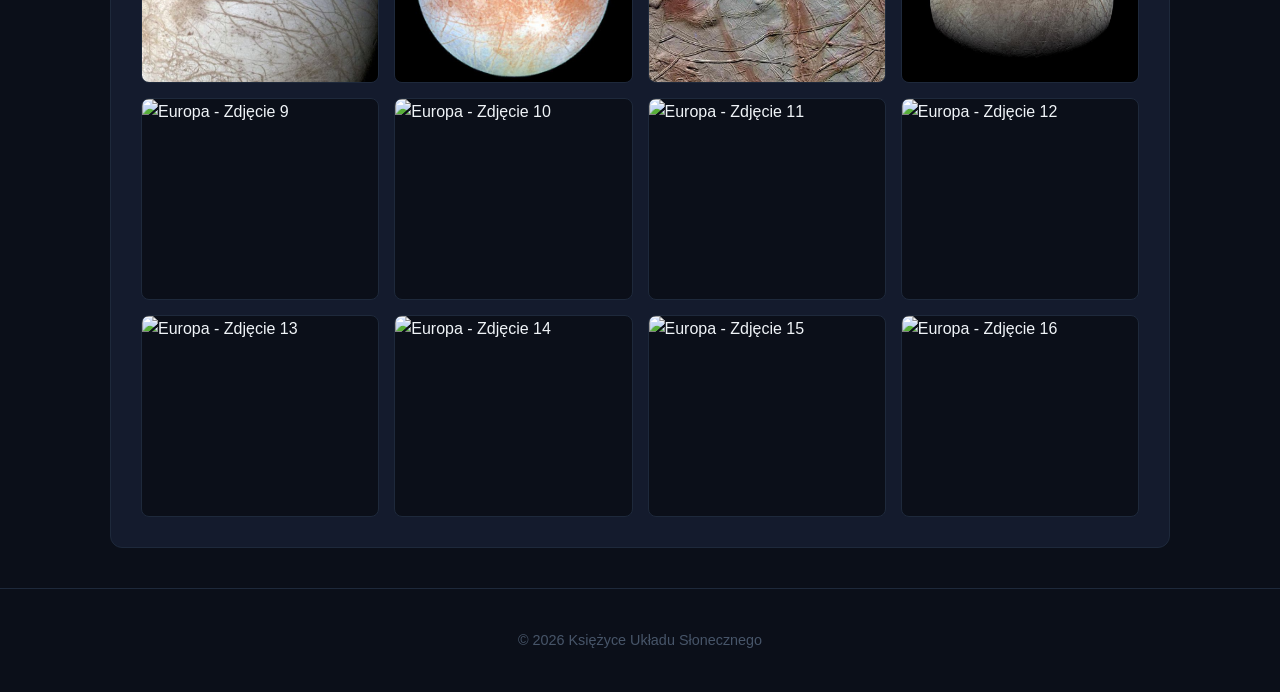
==== commit 6bfb4140: "Update europa.html" ====
--- a/europa.html
+++ b/europa.html
@@ -171,9 +171,9 @@
                     <p>Tereny chaotyczne (np. słynny <i>Conamara Chaos</i>) to obszary, na których gładka powierzchnia Europy uległa drastycznemu spękaniu i przemieszaniu. Fragmenty lodowej skorupy przypominają tu gigantyczne kry na ziemskich oceanach, które zostały rozbite, obrócone, a następnie ponownie zamarzły. Naukowcy przypuszczają, że struktury te powstają w miejscach, gdzie podpowierzchniowe jeziora lub kominy termalne topią lód od spodu, co prowadzi do zapadania się i chaosu na powierzchni.</p>
                     
                     <div class="gallery" style="display: grid; grid-template-columns: repeat(auto-fit, minmax(90px, 1fr)); gap: 10px; margin-top: 15px;">
-                        <img src="chaos_1.jpg" alt="Chaos Terrain fot. 1" style="width: 100%; aspect-ratio: 1; object-fit: cover; border-radius: 6px; border: 1px solid #1e293b; cursor: pointer;">
-                        <img src="chaos_2.jpg" alt="Chaos Terrain fot. 2" style="width: 100%; aspect-ratio: 1; object-fit: cover; border-radius: 6px; border: 1px solid #1e293b; cursor: pointer;">
-                        <img src="chaos_3.jpg" alt="Chaos Terrain fot. 3" style="width: 100%; aspect-ratio: 1; object-fit: cover; border-radius: 6px; border: 1px solid #1e293b; cursor: pointer;">
+                        <img src="Europa6.jpeg" alt="Chaos Terrain fot. 1" style="width: 100%; aspect-ratio: 1; object-fit: cover; border-radius: 6px; border: 1px solid #1e293b; cursor: pointer;">
+                        <img src="Image3_1024x576.jpg" alt="Chaos Terrain fot. 2" style="width: 100%; aspect-ratio: 1; object-fit: cover; border-radius: 6px; border: 1px solid #1e293b; cursor: pointer;">
+                        <img src="chaos-1920.jpg" alt="Chaos Terrain fot. 3" style="width: 100%; aspect-ratio: 1; object-fit: cover; border-radius: 6px; border: 1px solid #1e293b; cursor: pointer;">
                     </div>
                 </div>
                 
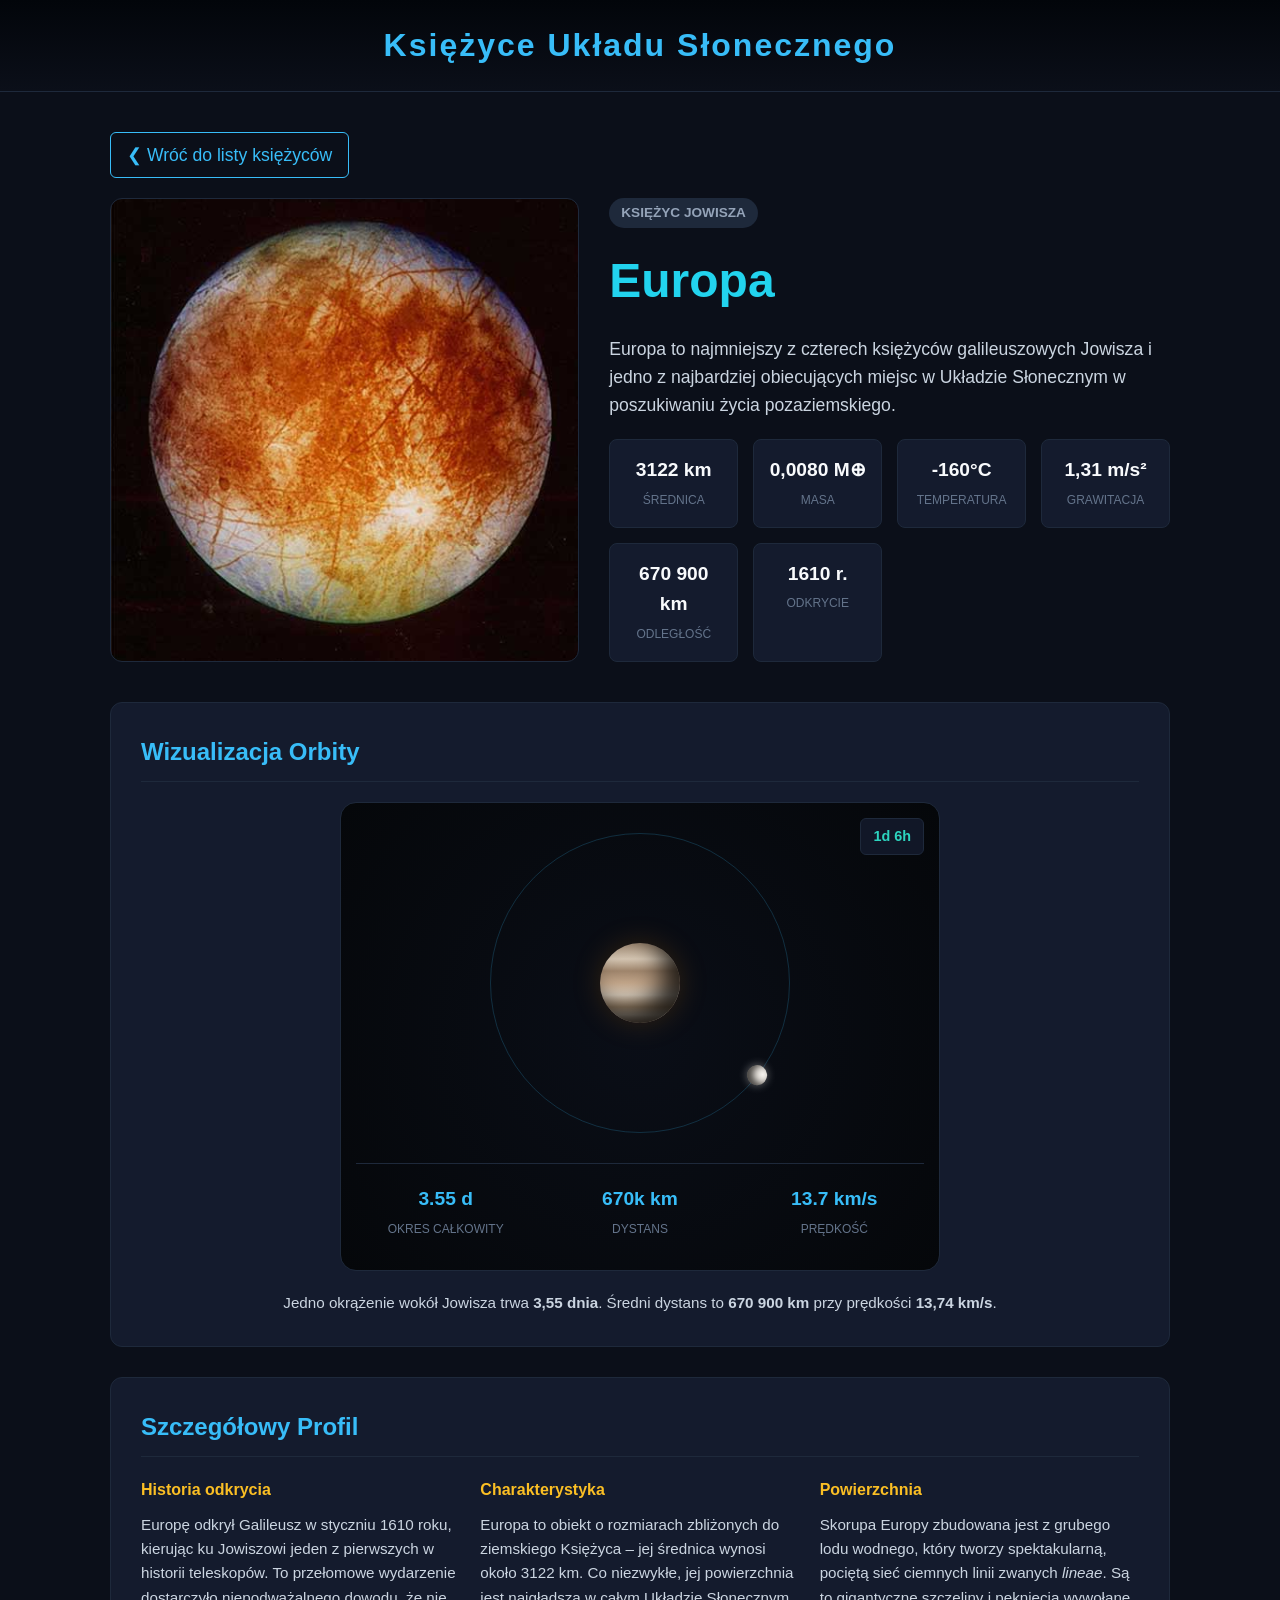
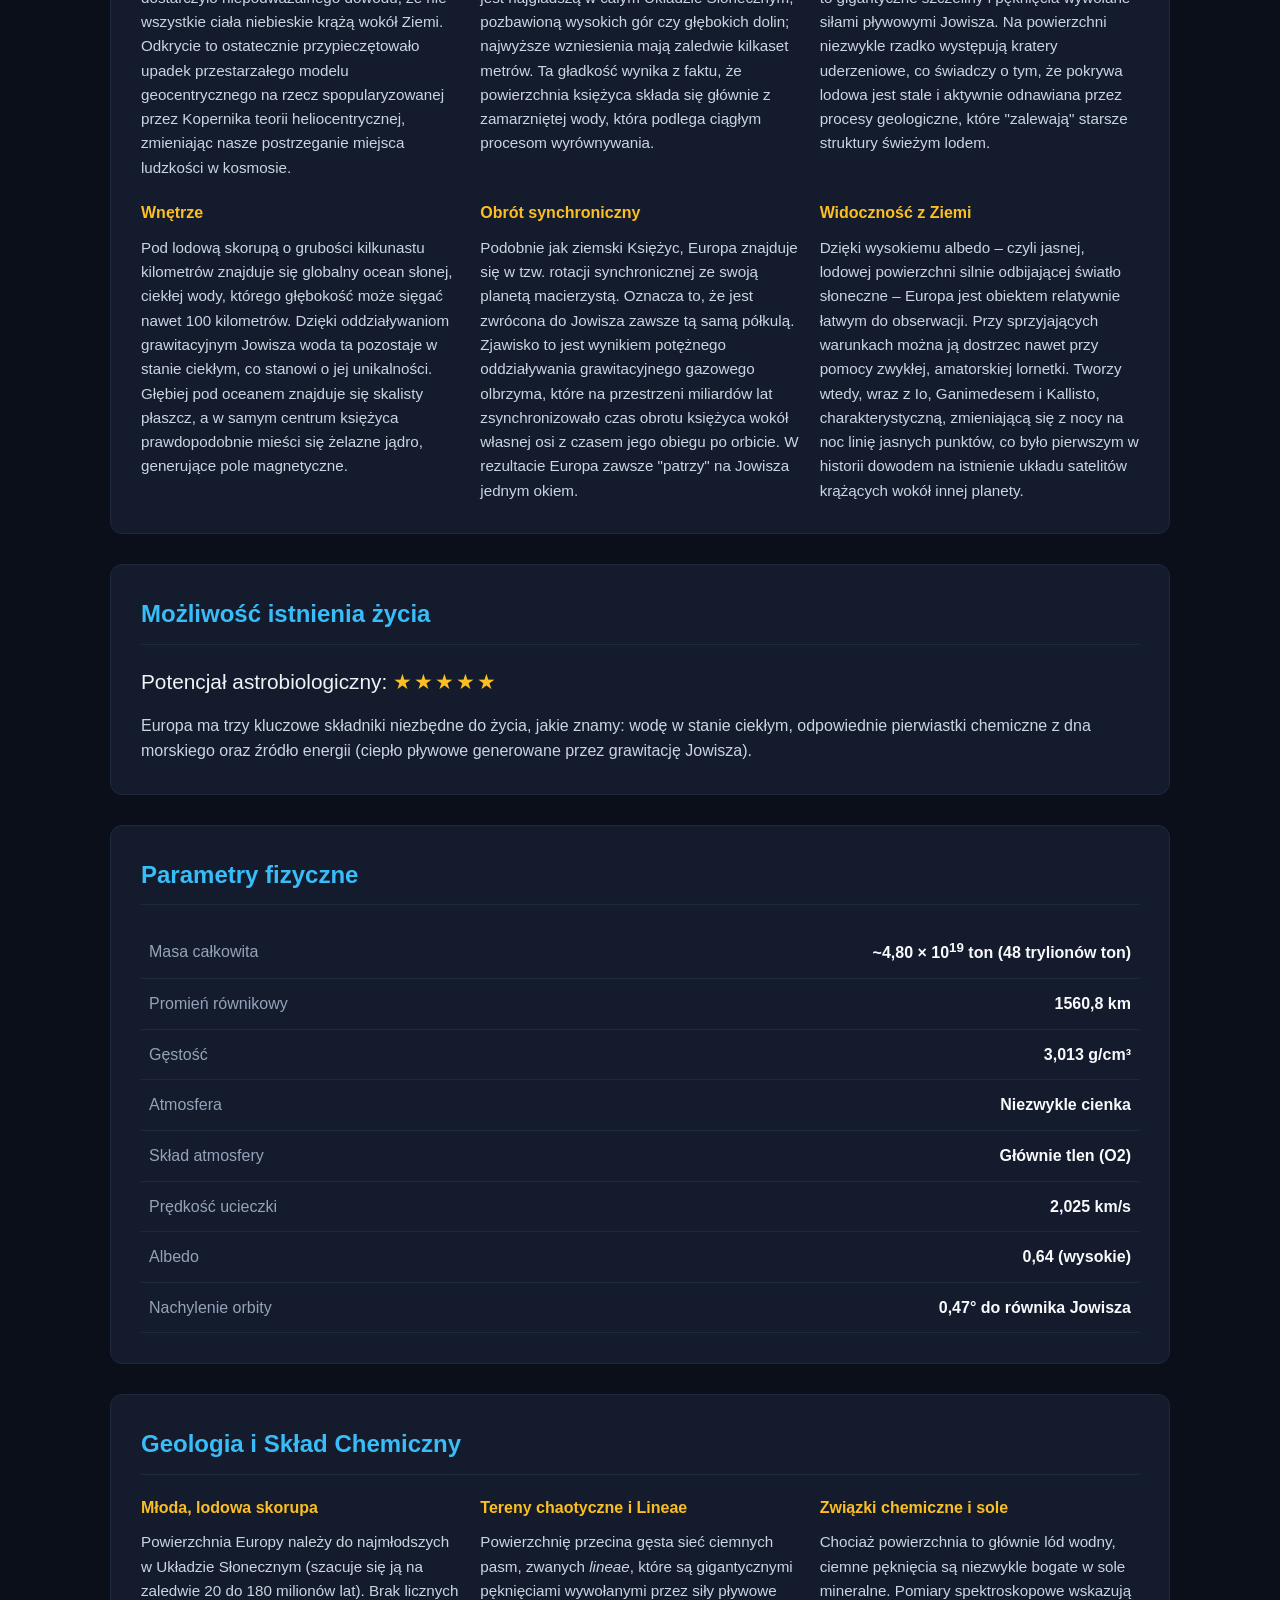
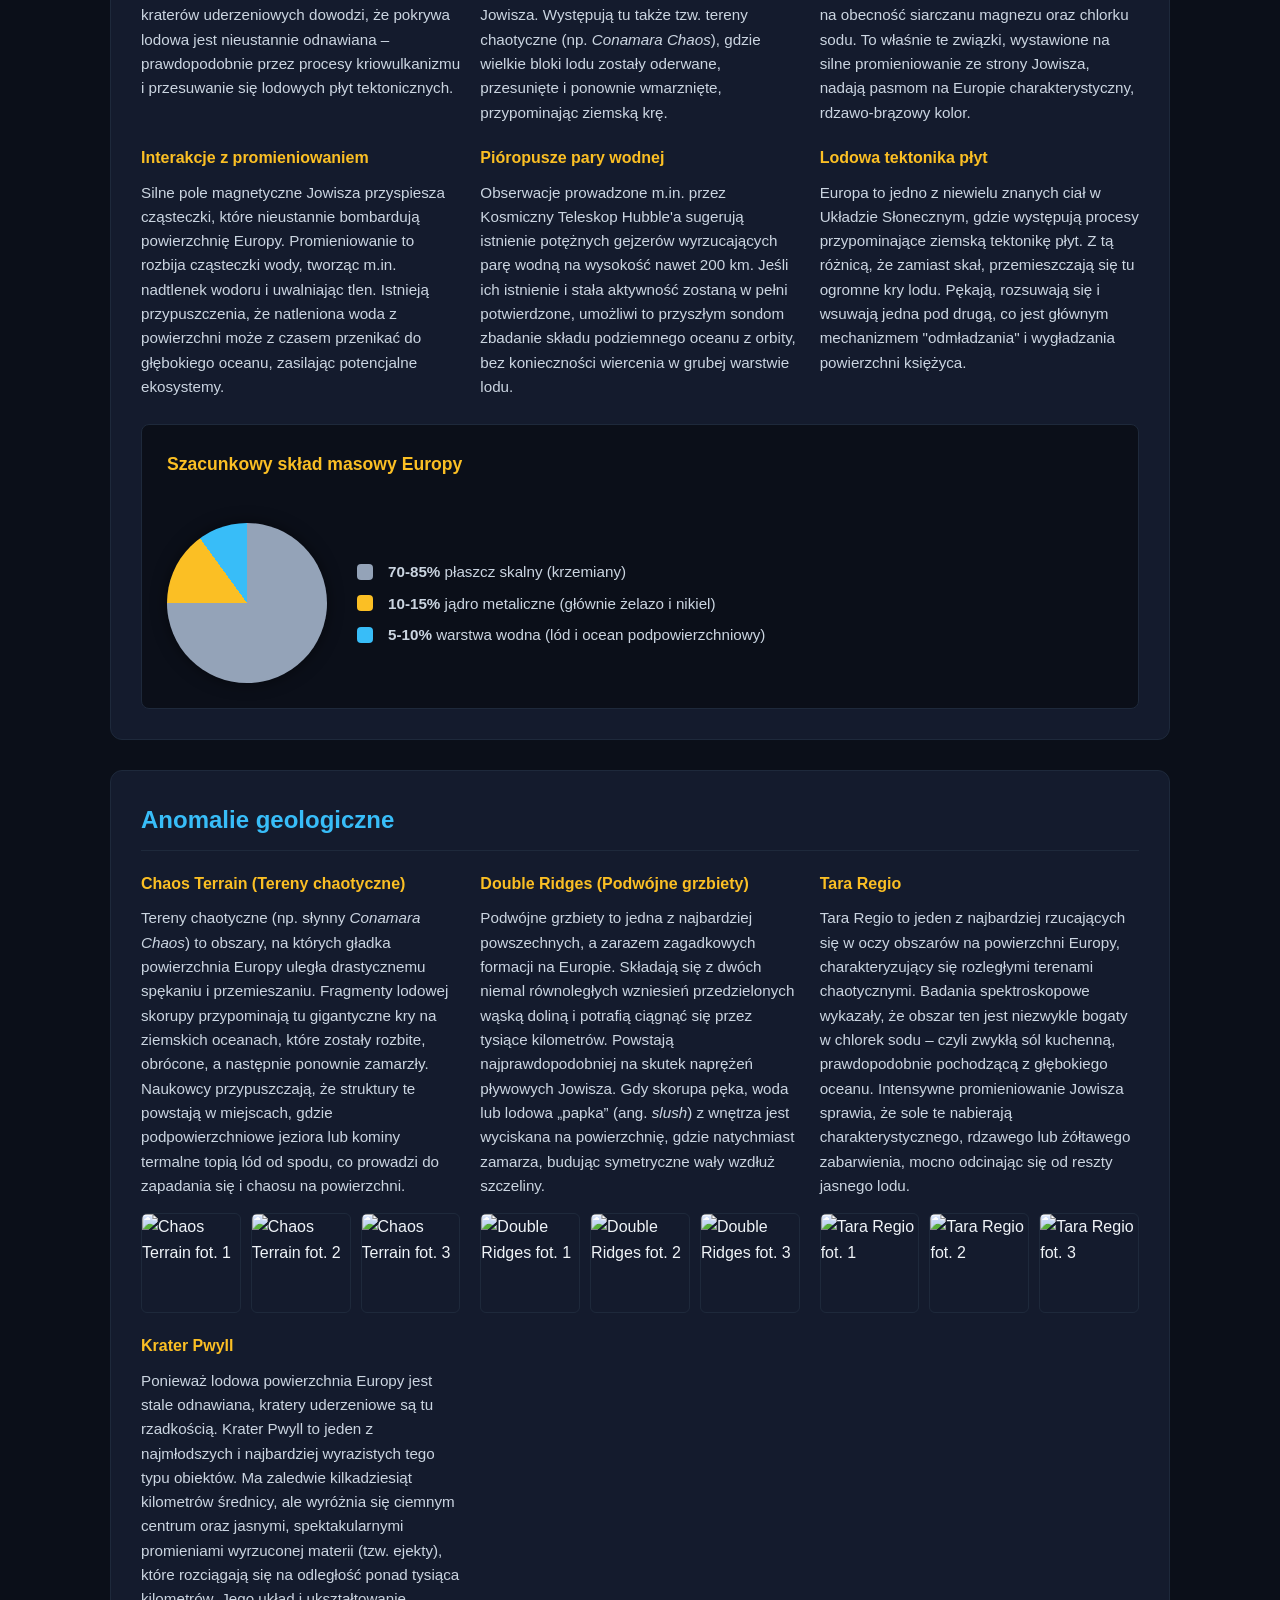
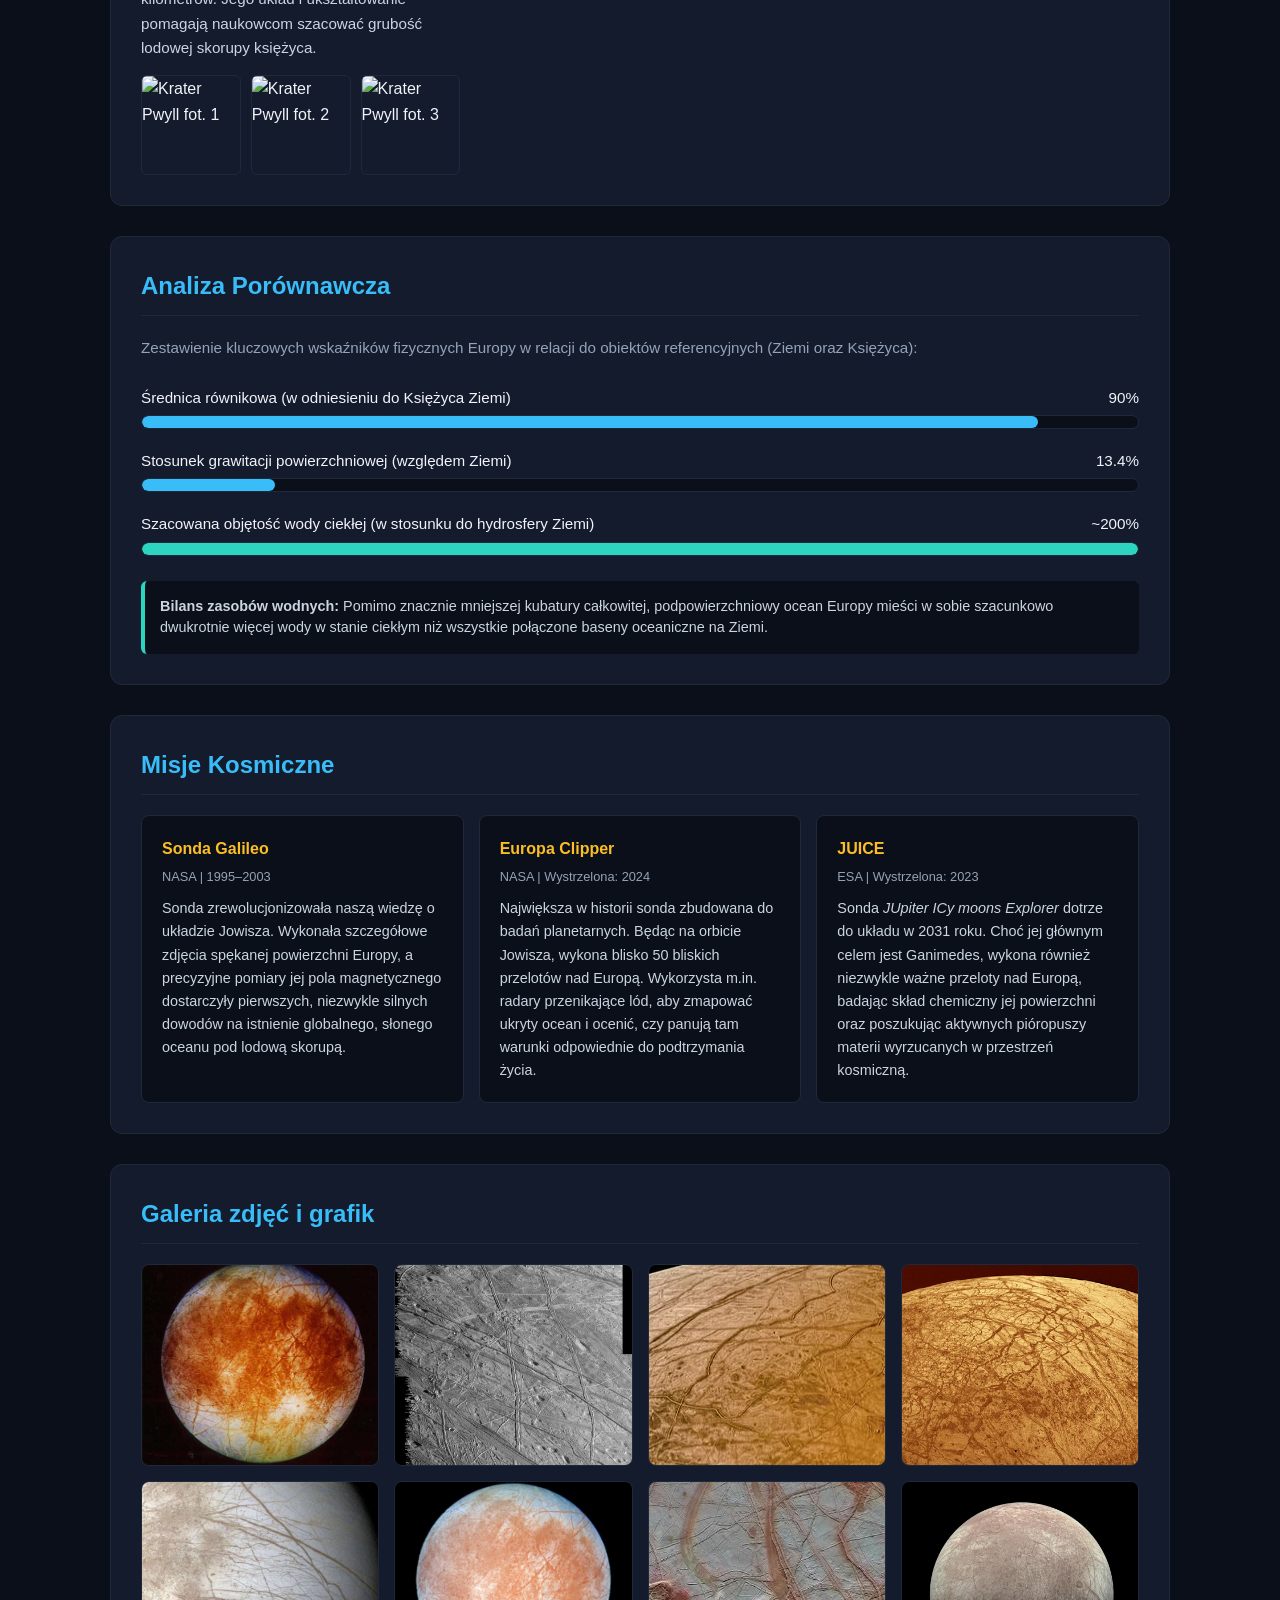
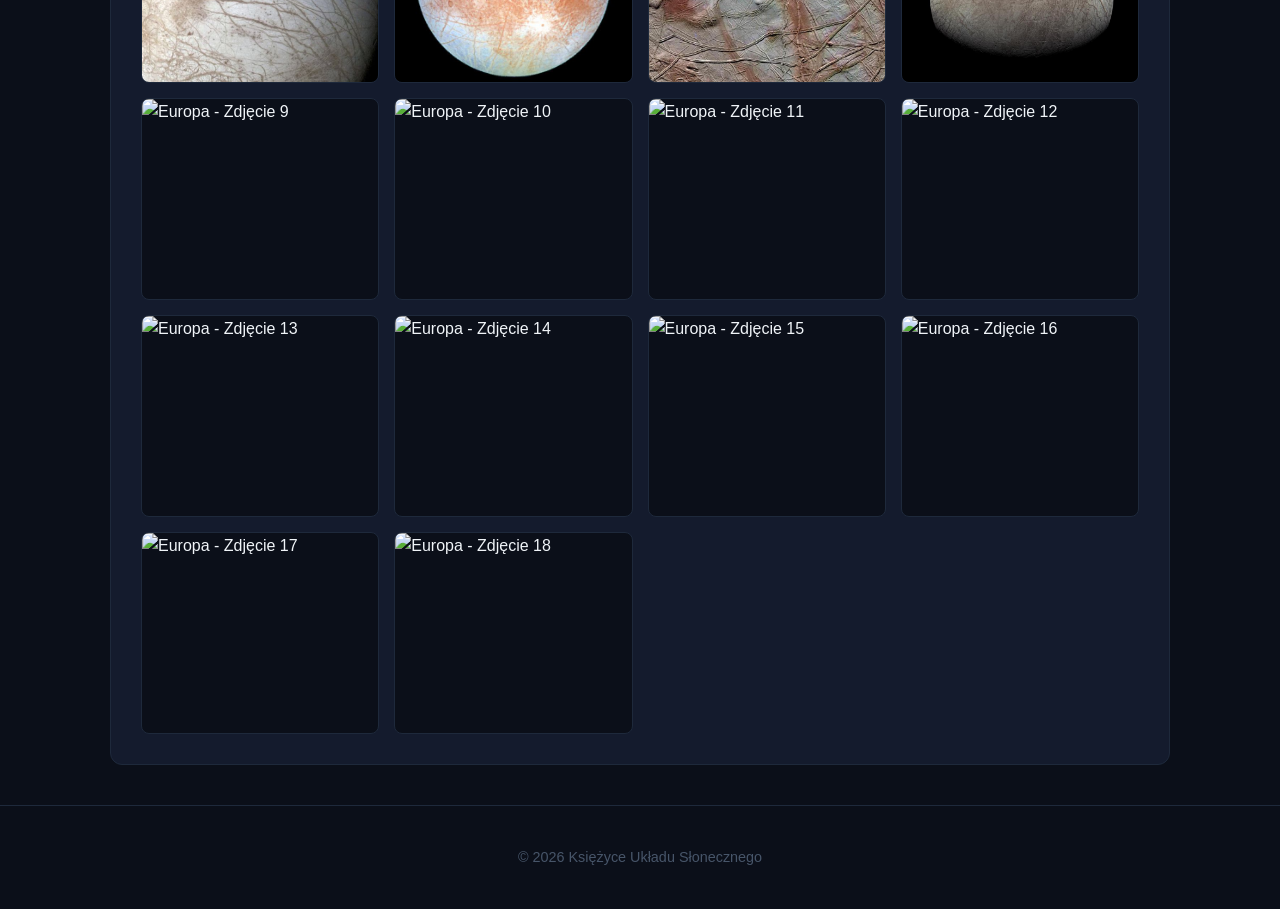
==== commit f73f4804: "Update europa.html" ====
--- a/europa.html
+++ b/europa.html
@@ -281,6 +281,9 @@
                 <div class="slide-container"><img src="Europa6.jpeg" alt="Europa - Zdjęcie 14"></div>
                 <div class="slide-container"><img src="Europa7.webp" alt="Europa - Zdjęcie 15"></div>
                 <div class="slide-container"><img src="Europa8.webp" alt="Europa - Zdjęcie 16"></div>
+                <div class="slide-container"><img src="chaos-1920.jpg" alt="Europa - Zdjęcie 17"></div>
+                <div class="slide-container"><img src="Image3_1024x576.jpg" alt="Europa - Zdjęcie 18"></div>
+
             </div>
         </div>
 
@@ -327,22 +330,34 @@
                 requestAnimationFrame(updateOrbitTimer);
             }
 
-// --- LOGIKA GALERII (ZAKTUALIZOWANA) ---
+// --- LOGIKA GALERII (ZAKTUALIZOWANA - ZAPĘTLENIE W GRUPACH) ---
             const modal = document.getElementById("gallery-modal");
             const modalImg = document.getElementById("modal-img");
             const closeBtn = document.querySelector(".close-modal");
             const prevBtn = document.querySelector(".prev-slide");
             const nextBtn = document.querySelector(".next-slide");
             
-            const galleryImages = document.querySelectorAll(".gallery-wrapper img");
+            // Łapiemy wszystkie zdjęcia z obu typów galerii, by dodać nasłuchiwanie kliknięć
+            const allImages = document.querySelectorAll(".gallery-wrapper img, .gallery img");
+            
+            // Te zmienne będą trzymać tylko zdjęcia z aktualnie otwartej podsekcji
+            let currentGalleryGroup = [];
             let currentIndex = 0;
 
-            // 1. Otwieranie modala jako FLEX (żeby zadziałało centrowanie pionowe)
-            galleryImages.forEach((img, index) => {
+            // 1. Otwieranie modala
+            allImages.forEach((img) => {
                 img.addEventListener("click", function() {
-                    modal.style.display = "flex"; // Zmieniono z "block" na "flex"
+                    // Znajdujemy kontener, w którym znajduje się kliknięte zdjęcie
+                    const parentContainer = this.closest('.gallery, .gallery-wrapper');
+                    
+                    // Pobieramy TYLKO obrazki z tego konkretnego kontenera
+                    currentGalleryGroup = Array.from(parentContainer.querySelectorAll('img'));
+                    
+                    // Ustalamy indeks klikniętego zdjęcia w jego własnej grupie
+                    currentIndex = currentGalleryGroup.indexOf(this);
+                    
+                    modal.style.display = "flex";
                     modalImg.src = this.src;
-                    currentIndex = index;
                 });
             });
 
@@ -354,17 +369,20 @@
                 }
             };
 
-            // 3. Przełączanie zdjęć strzałkami
+            // 3. Przełączanie zdjęć strzałkami w obrębie wyizolowanej grupy
             function changeSlide(step) {
+                if (currentGalleryGroup.length === 0) return;
+
                 currentIndex += step;
                 
-                if (currentIndex >= galleryImages.length) {
+                // Zapętlanie we własnej sekcji
+                if (currentIndex >= currentGalleryGroup.length) {
                     currentIndex = 0;
                 } else if (currentIndex < 0) {
-                    currentIndex = galleryImages.length - 1;
+                    currentIndex = currentGalleryGroup.length - 1;
                 }
                 
-                modalImg.src = galleryImages[currentIndex].src;
+                modalImg.src = currentGalleryGroup[currentIndex].src;
             }
 
             prevBtn.onclick = () => changeSlide(-1);
@@ -372,13 +390,13 @@
 
             // 4. Obsługa klawiatury
             document.addEventListener('keydown', function(e) {
-                // Sprawdzamy czy modal jest otwarty (ma przypisany flex)
                 if (modal.style.display === "flex") { 
                     if (e.key === "ArrowLeft") changeSlide(-1);
                     if (e.key === "ArrowRight") changeSlide(1);
                     if (e.key === "Escape") modal.style.display = "none";
                 }
             });
+
         });
     </script>
 
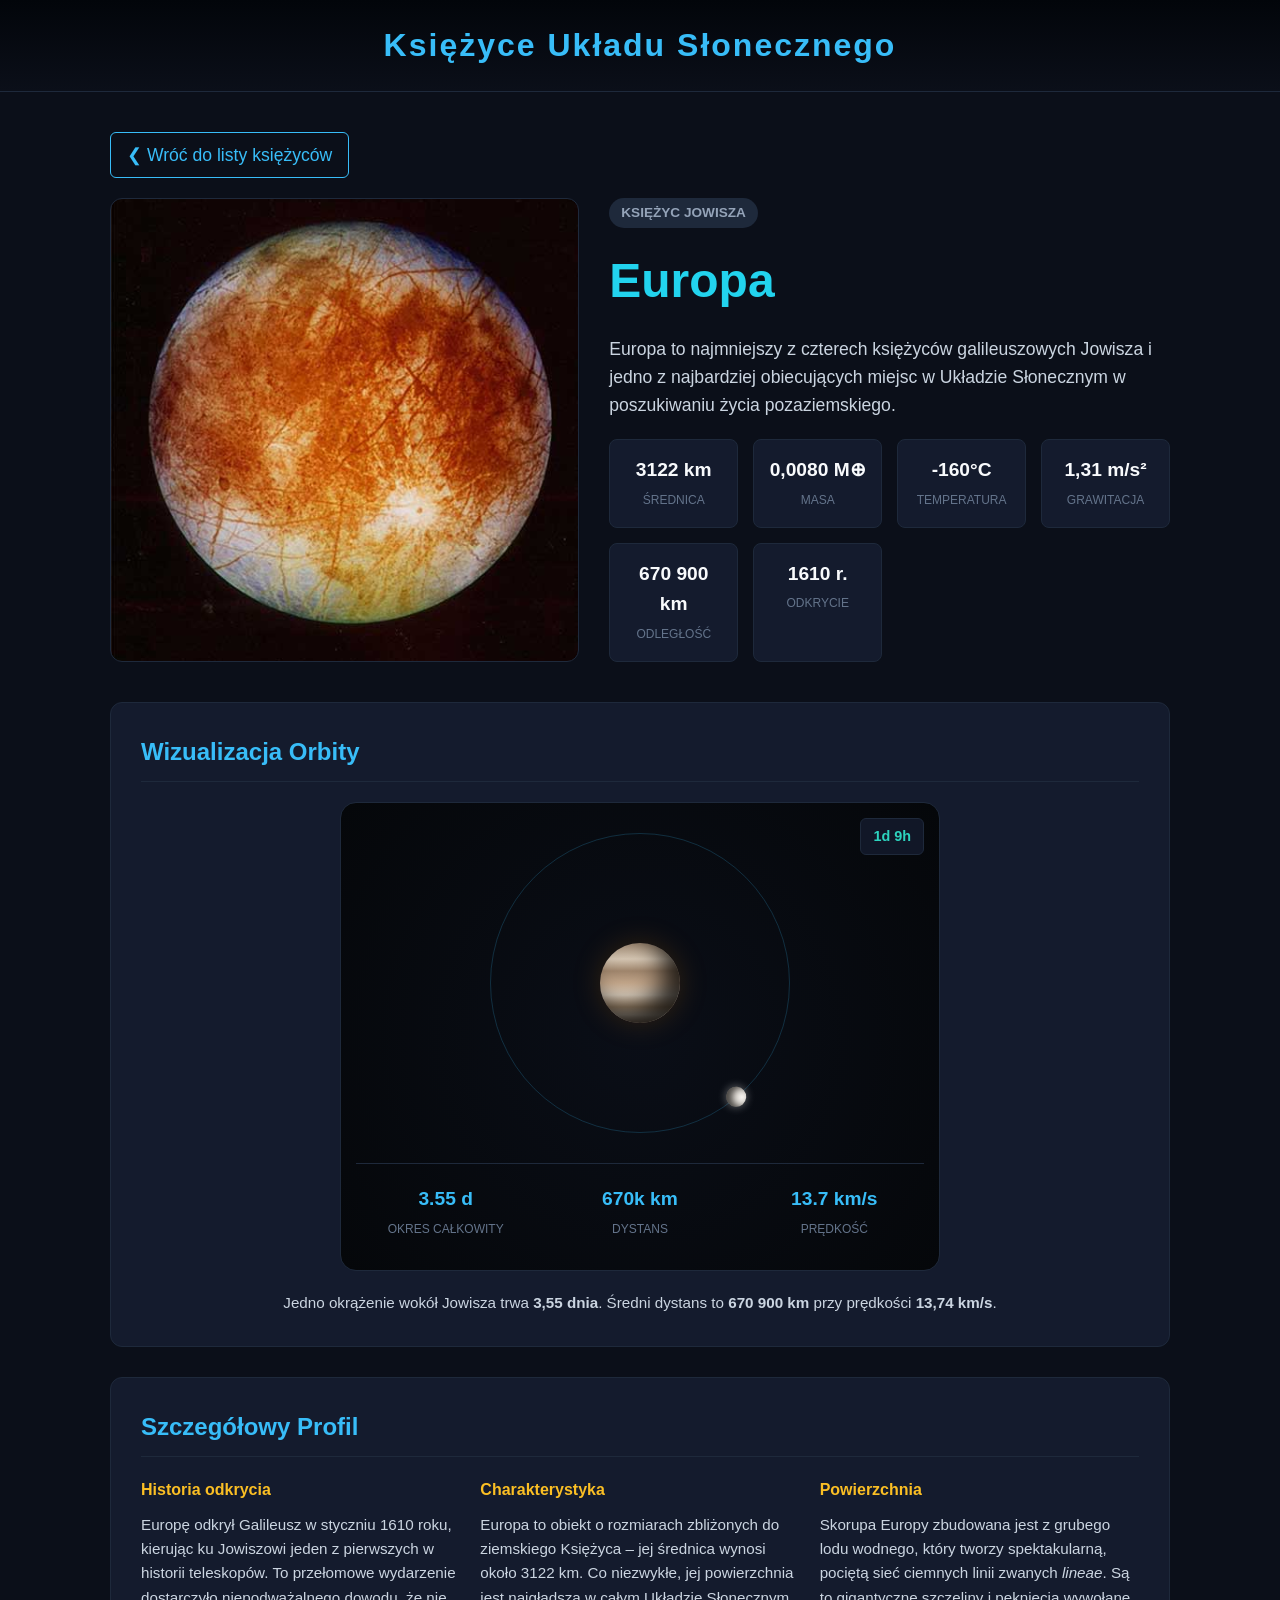
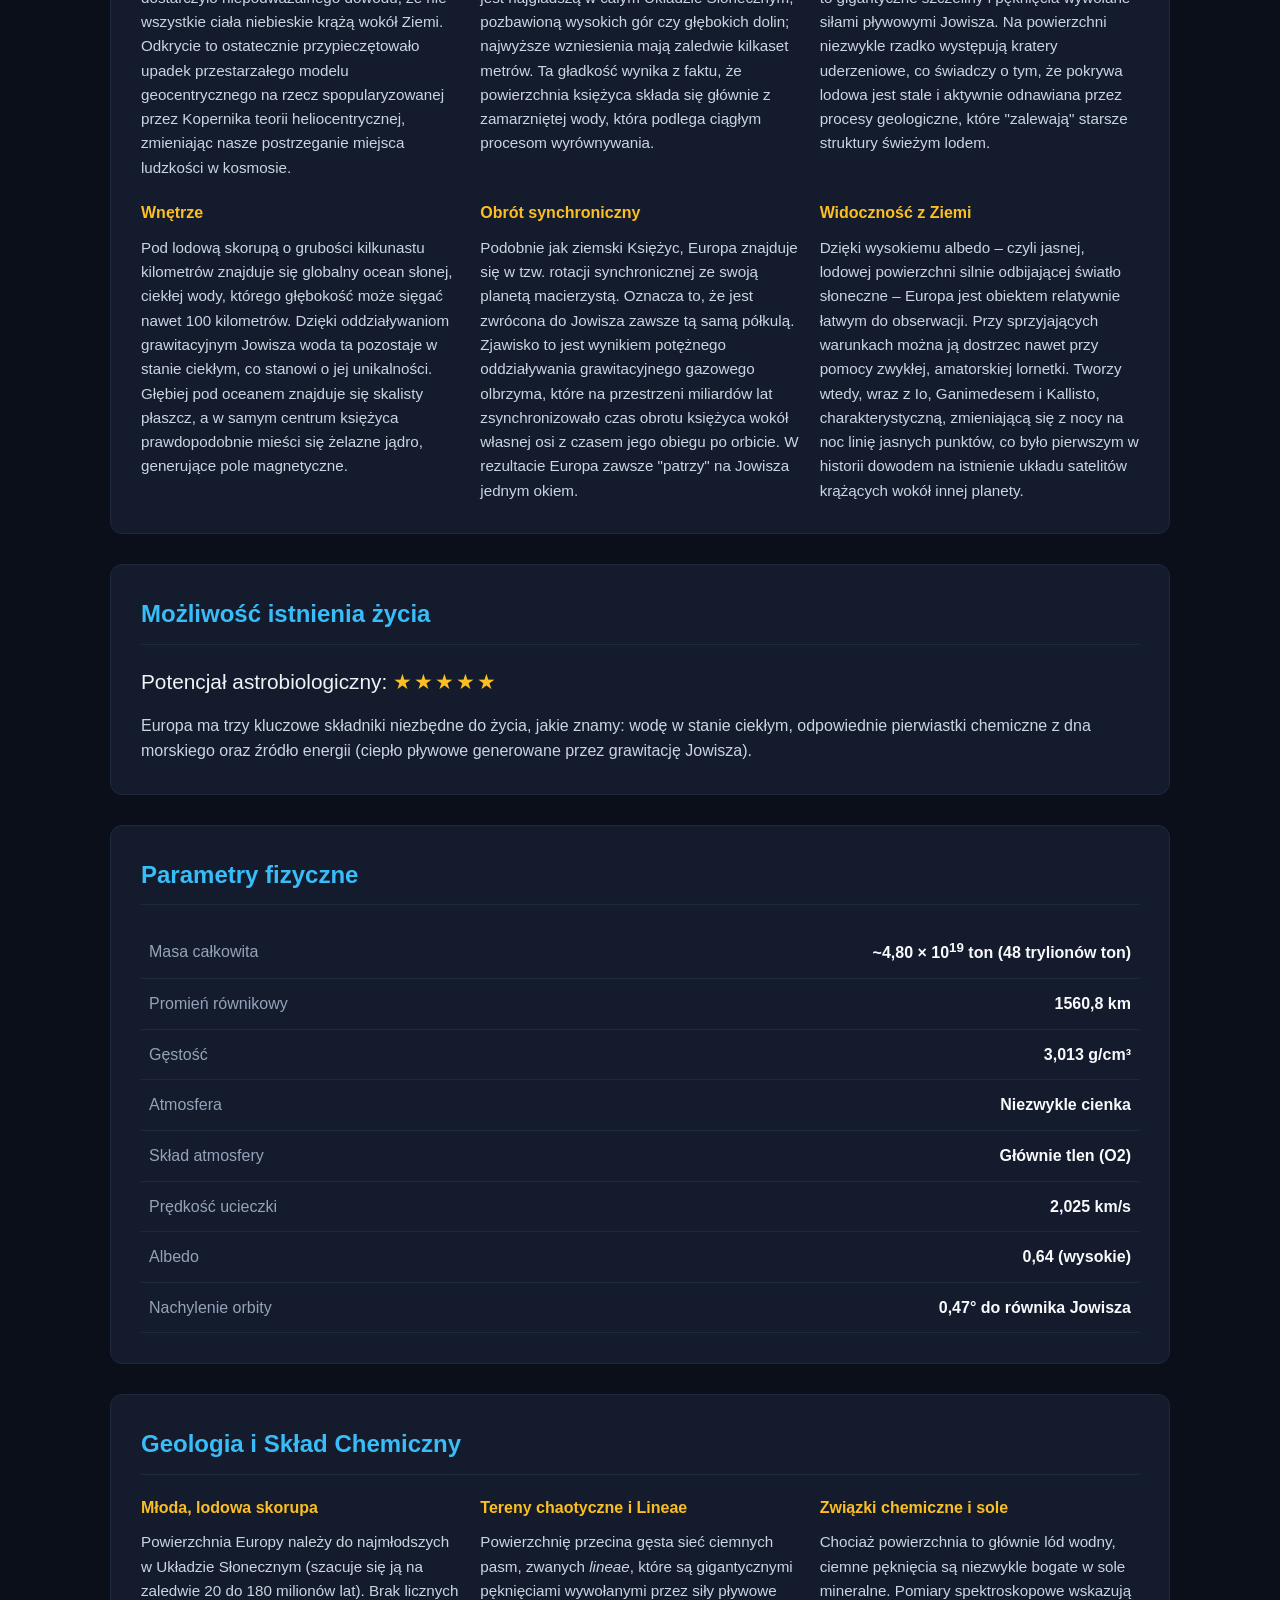
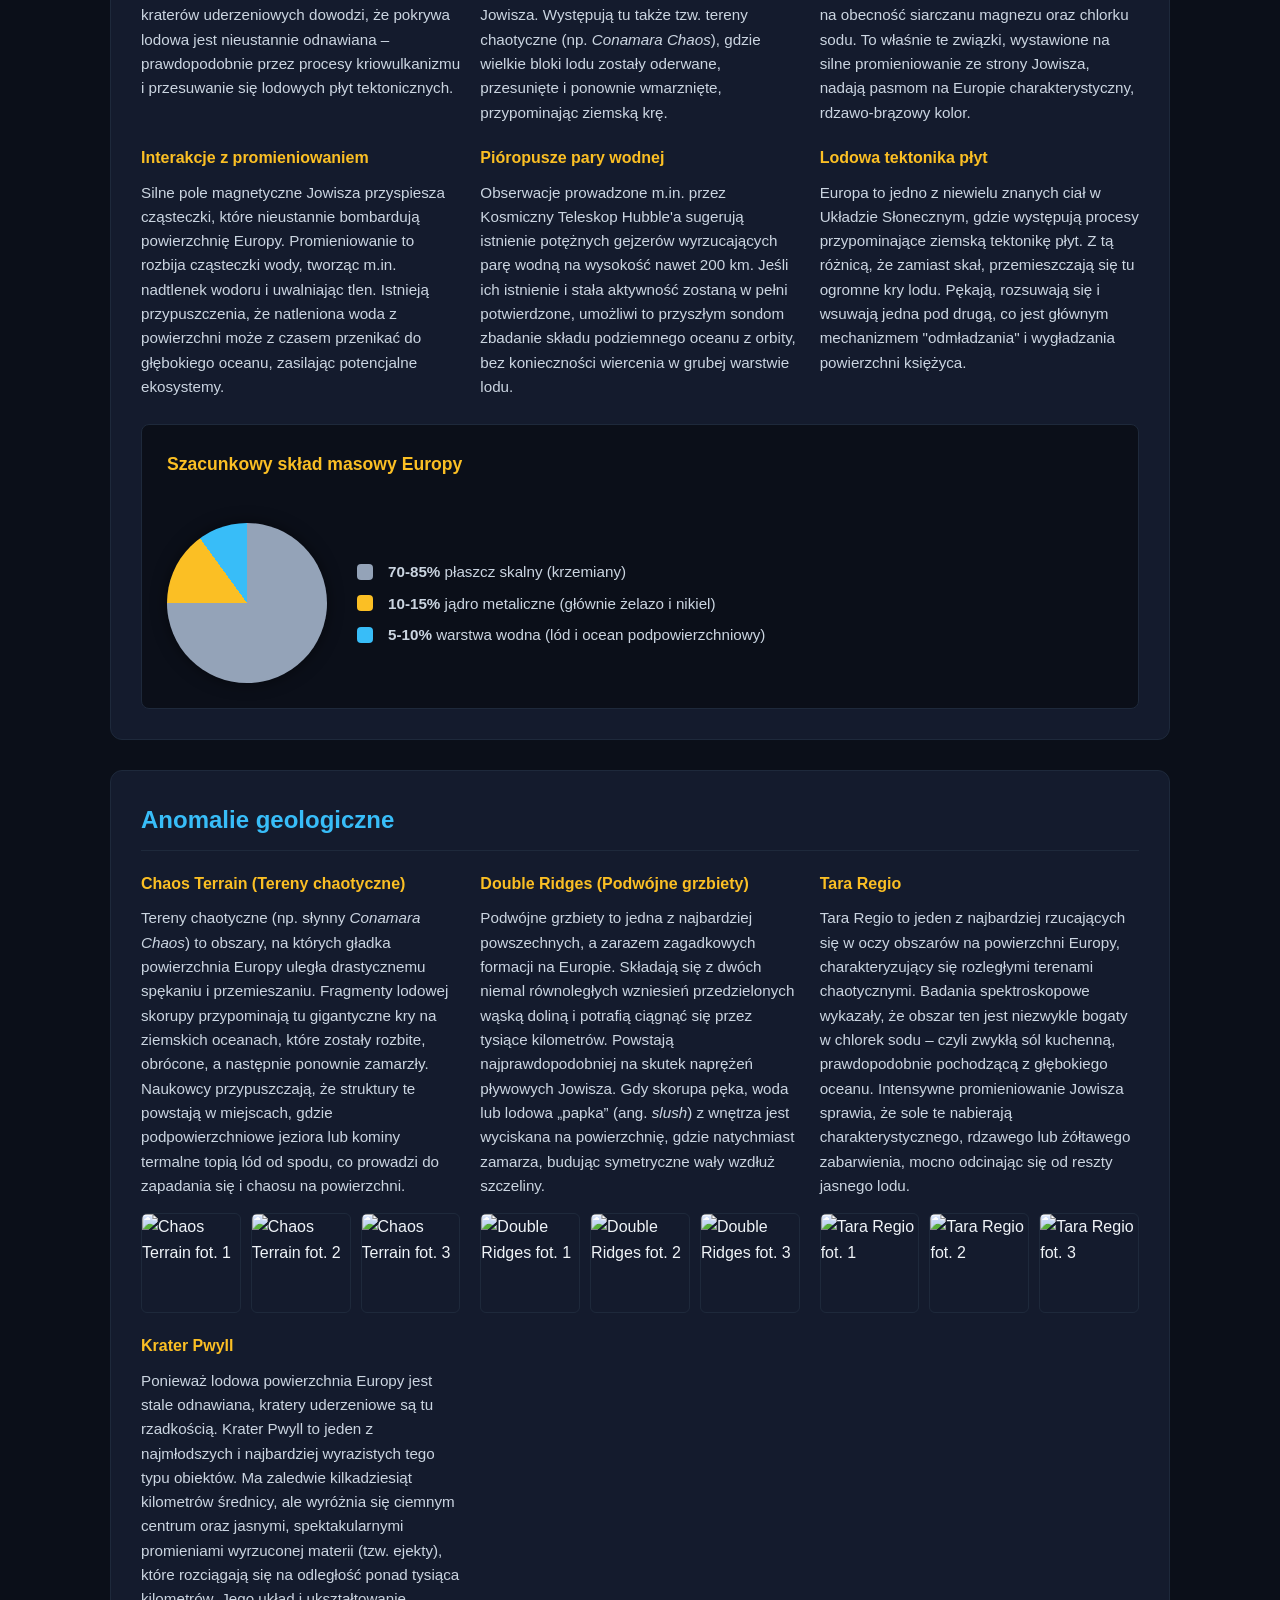
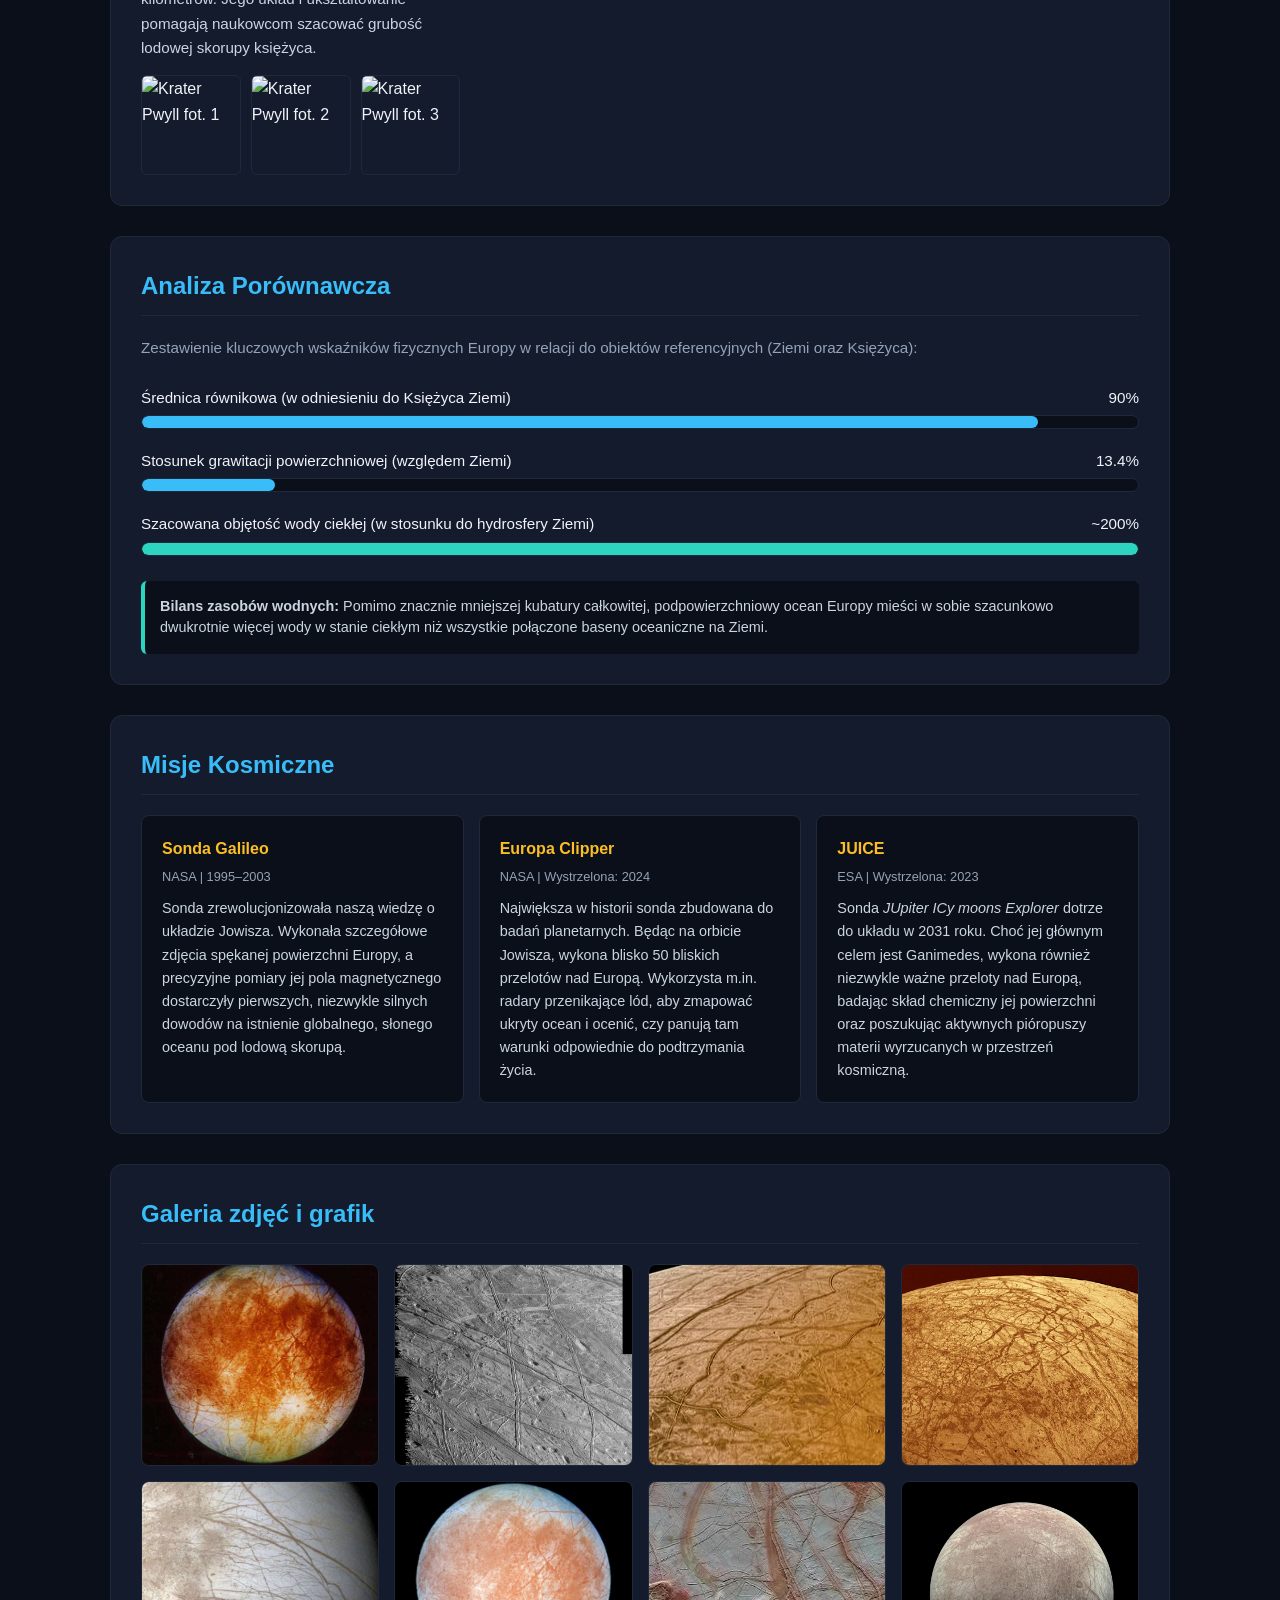
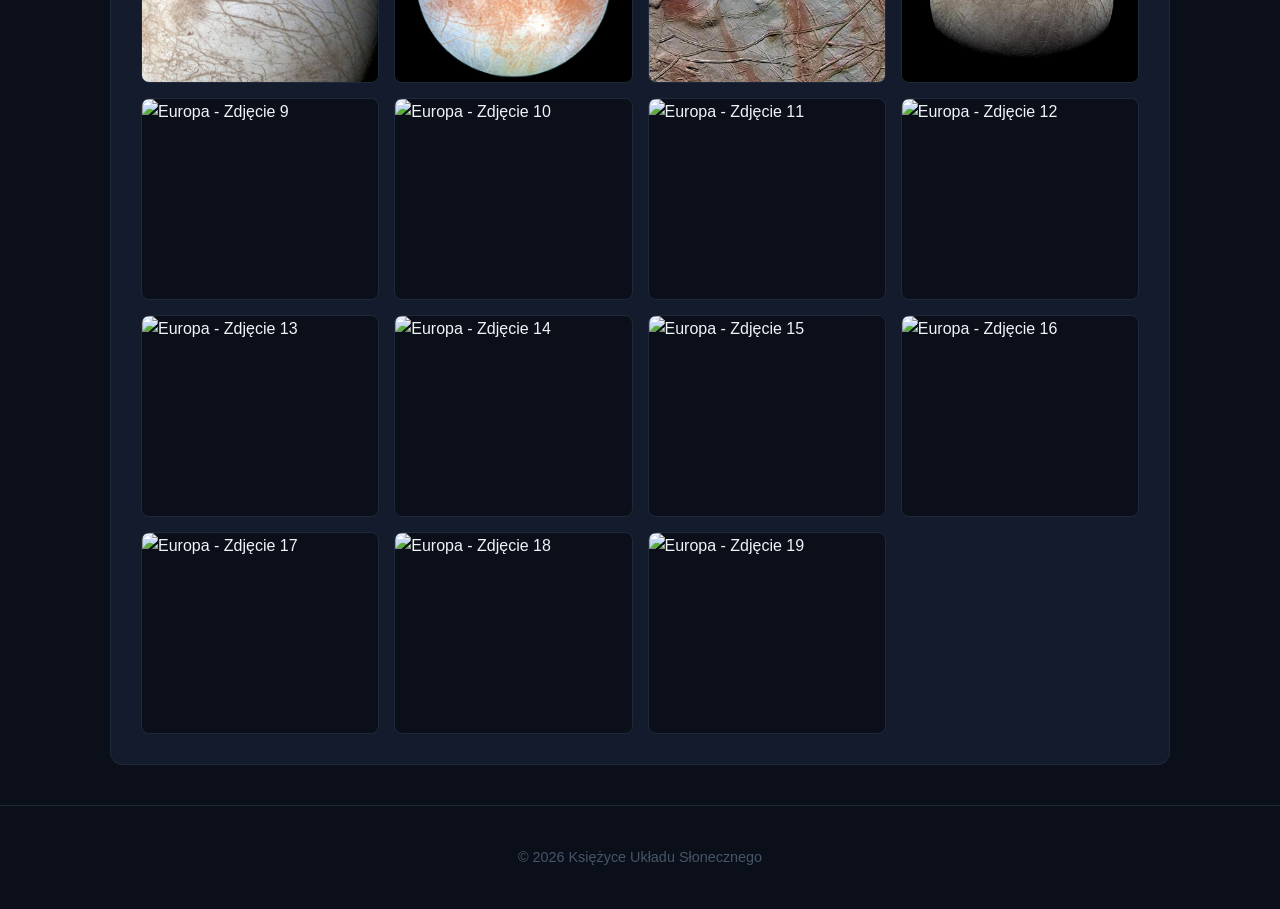
==== commit a9350abe: "Update europa.html" ====
--- a/europa.html
+++ b/europa.html
@@ -283,6 +283,7 @@
                 <div class="slide-container"><img src="Europa8.webp" alt="Europa - Zdjęcie 16"></div>
                 <div class="slide-container"><img src="chaos-1920.jpg" alt="Europa - Zdjęcie 17"></div>
                 <div class="slide-container"><img src="Image3_1024x576.jpg" alt="Europa - Zdjęcie 18"></div>
+                <div class="slide-container"><img src="europa-1920.jpg" alt="Europa - Zdjęcie 19"></div>
 
             </div>
         </div>
